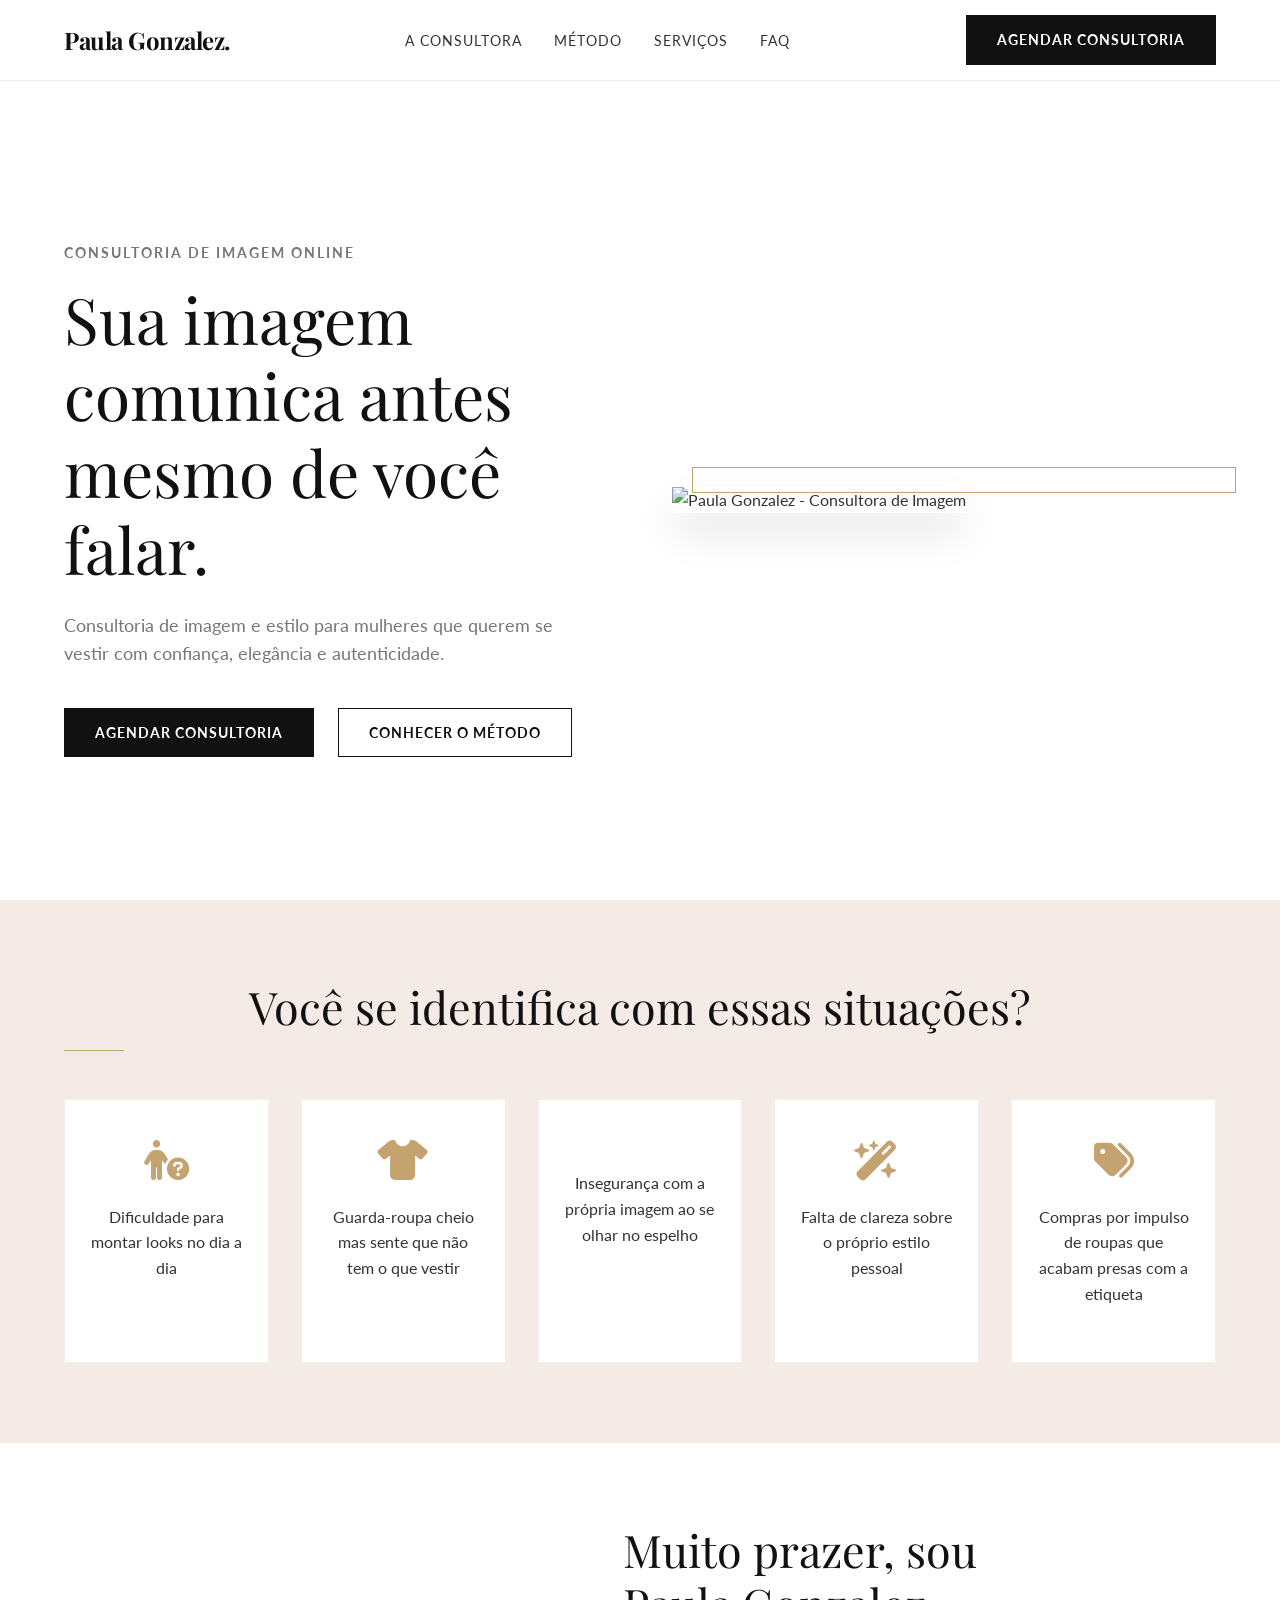
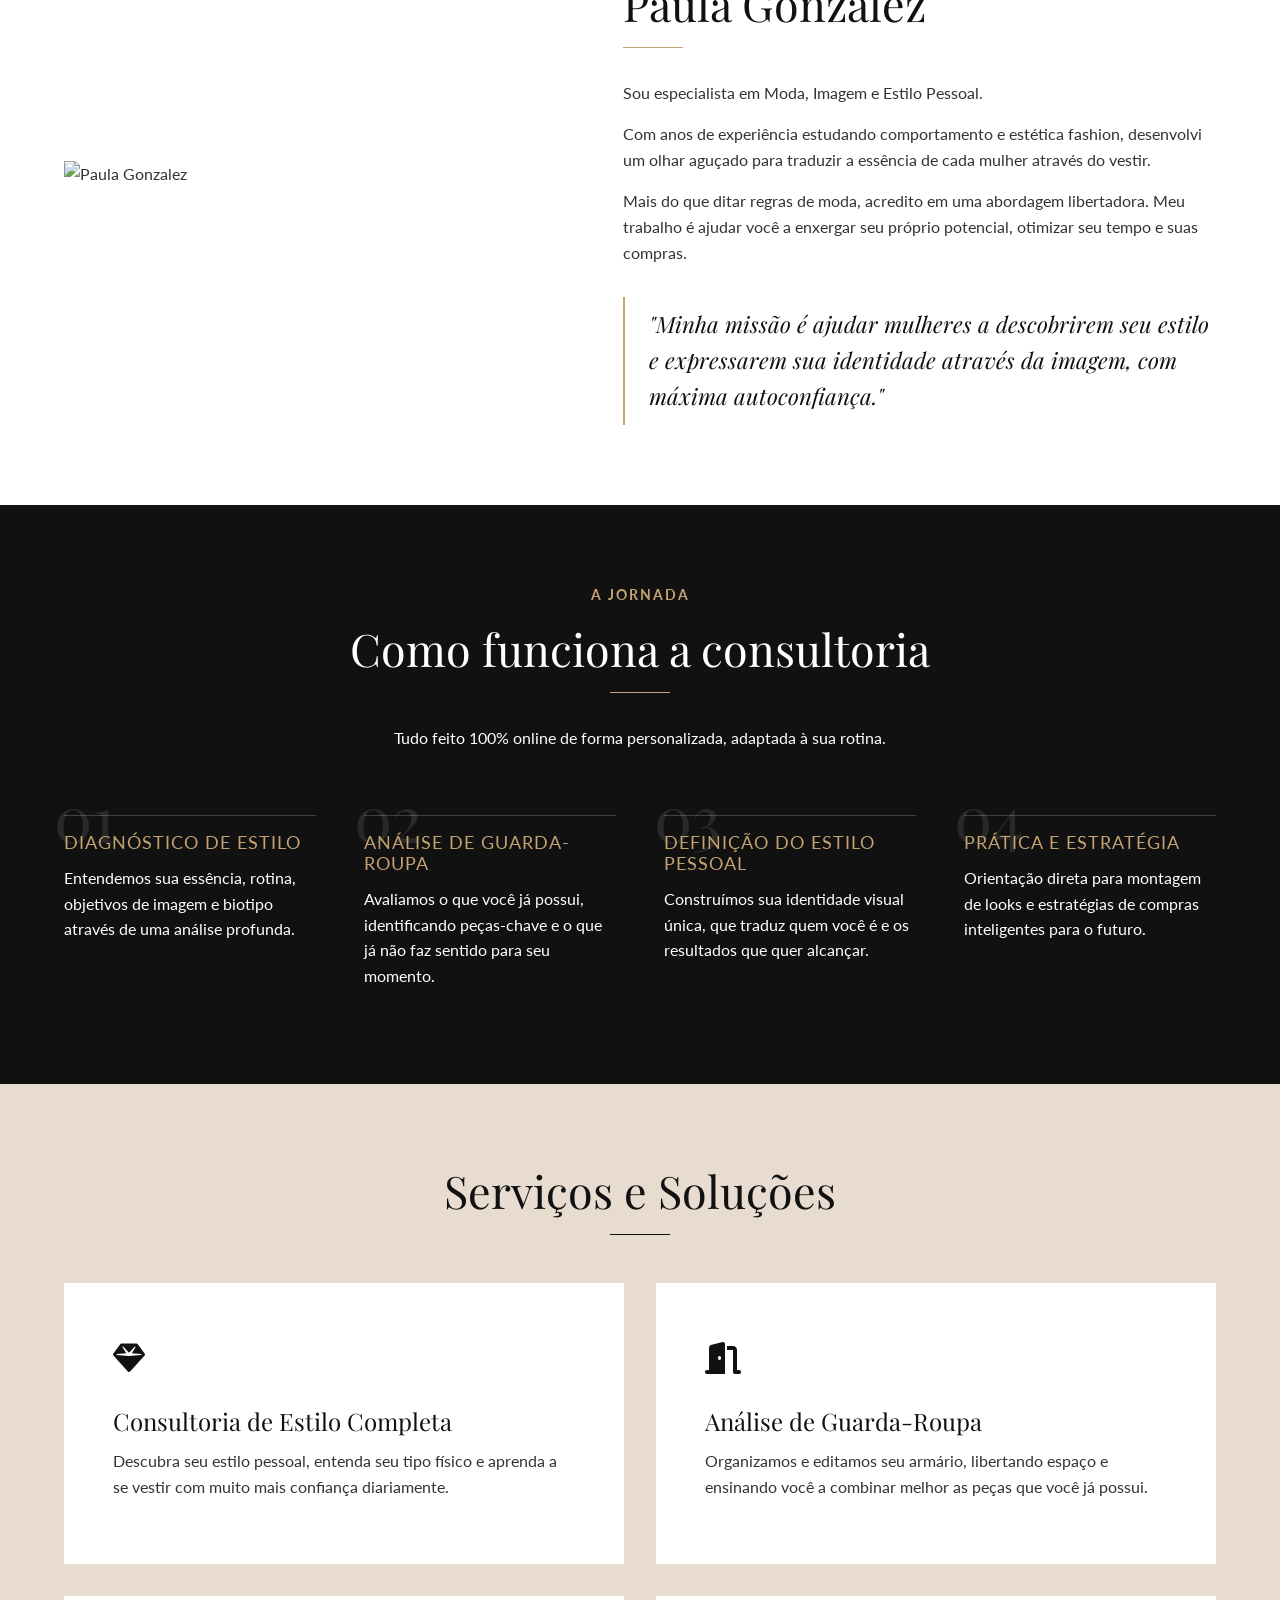
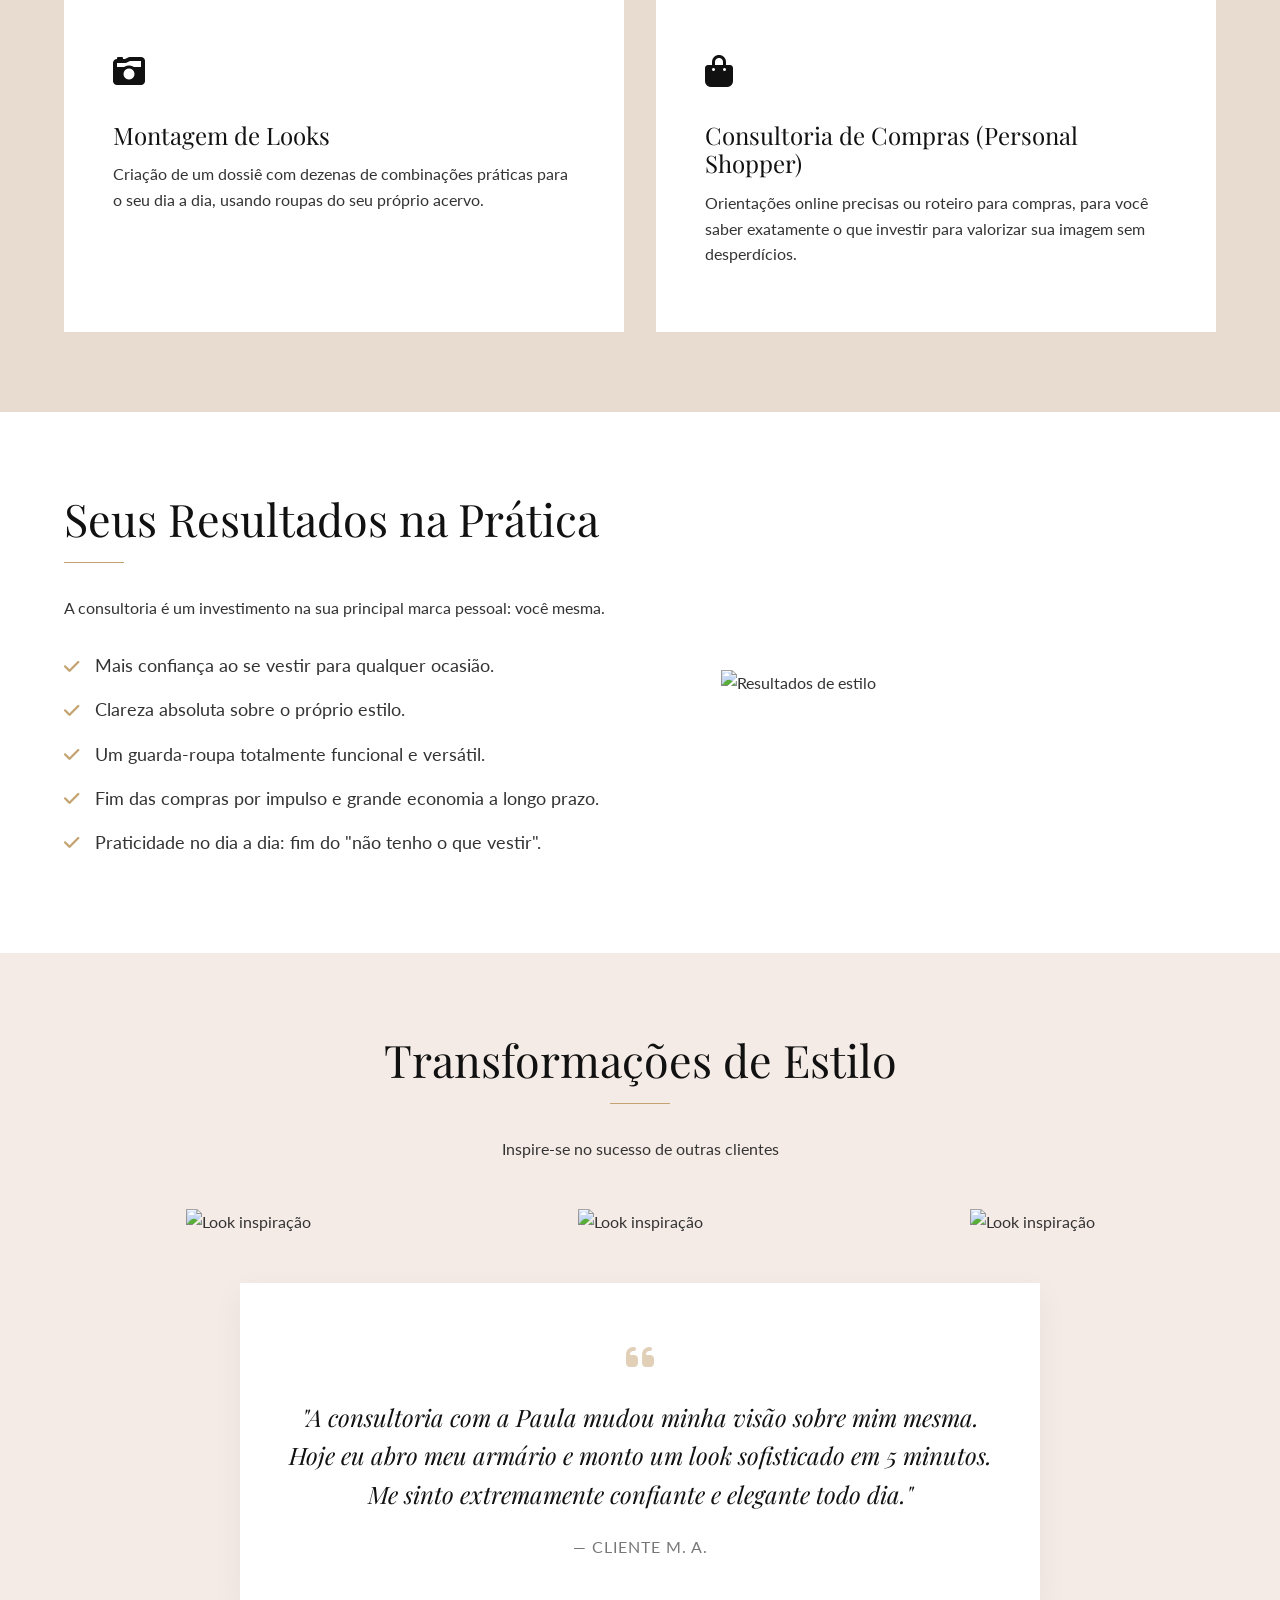
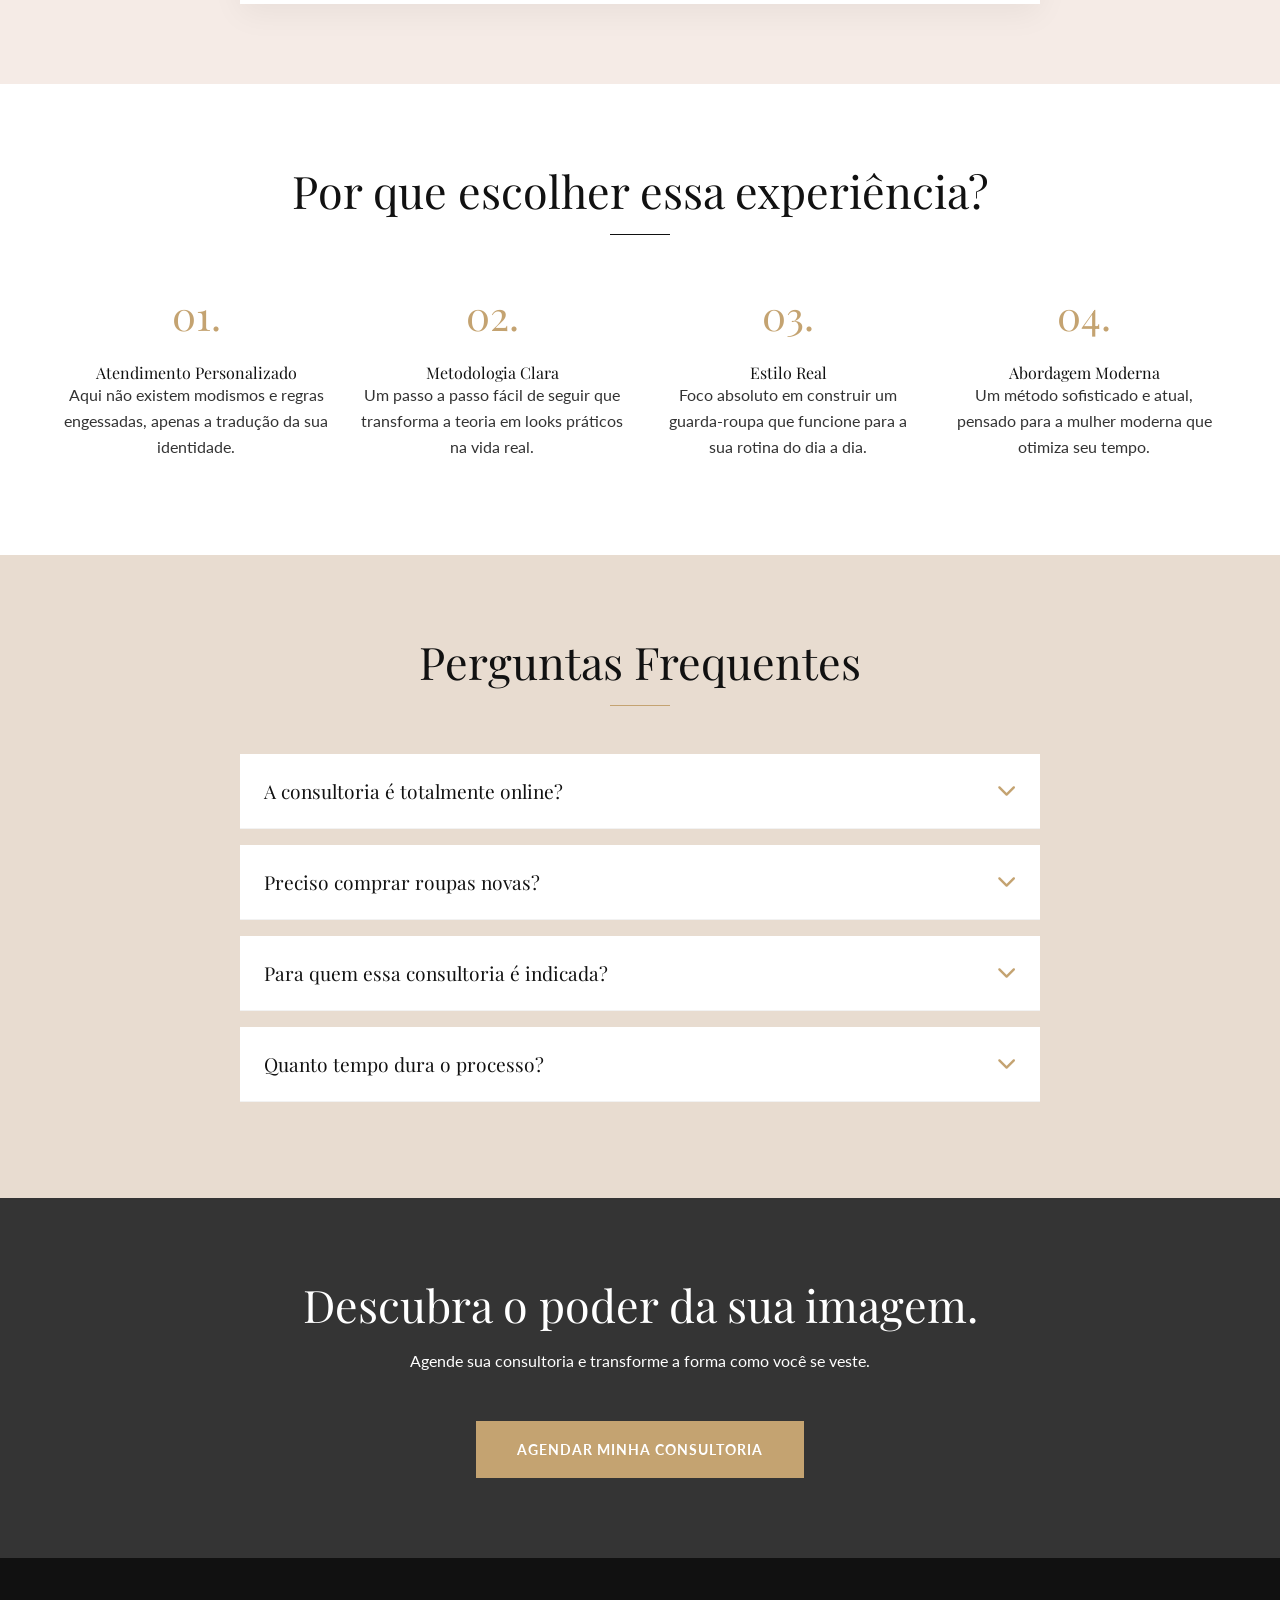
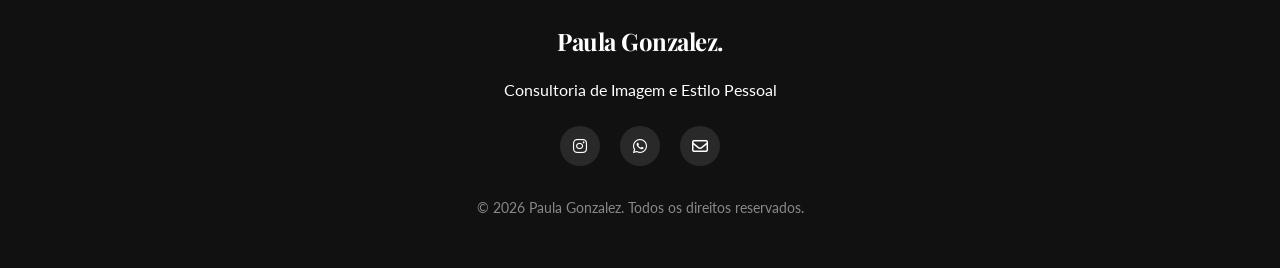
==== index.html @ 7d207715 "first commit" ====
<!DOCTYPE html>
<html lang="pt-BR">
<head>
    <meta charset="UTF-8">
    <meta name="viewport" content="width=device-width, initial-scale=1.0">
    <meta name="description" content="Consultoria de imagem e estilo pessoal para mulheres. Descubra seu estilo e se vista com confiança, elegância e autenticidade.">
    
    <title>Paula Gonzalez | Consultoria de Imagem e Estilo Pessoal</title>
    
    <!-- Google Fonts -->
    <link rel="preconnect" href="https://fonts.googleapis.com">
    <link rel="preconnect" href="https://fonts.gstatic.com" crossorigin>
    <!-- Playfair Display for headings (aesthetic elegant) & Lato for body -->
    <link href="https://fonts.googleapis.com/css2?family=Lato:wght@300;400;700&family=Playfair+Display:ital,wght@0,400;0,600;0,700;1,400&display=swap" rel="stylesheet">
    
    <!-- AOS Library for smooth animations -->
    <link href="https://unpkg.com/aos@2.3.1/dist/aos.css" rel="stylesheet">
    
    <!-- FontAwesome for icons -->
    <link rel="stylesheet" href="https://cdnjs.cloudflare.com/ajax/libs/font-awesome/6.4.0/css/all.min.css">
    
    <!-- Custom CSS -->
    <link rel="stylesheet" href="styles.css">
</head>
<body>

    <!-- Sticky Header -->
    <header id="header">
        <div class="container header-content">
            <a href="#" class="logo">Paula Gonzalez.</a>
            <nav class="desktop-nav">
                <ul>
                    <li><a href="#sobre">A Consultora</a></li>
                    <li><a href="#como-funciona">Método</a></li>
                    <li><a href="#servicos">Serviços</a></li>
                    <li><a href="#faq">FAQ</a></li>
                </ul>
            </nav>
            <a href="#contato" class="btn btn-primary d-none-mobile">Agendar Consultoria</a>
            <button class="mobile-menu-toggle" aria-label="Abrir Menu">
                <i class="fas fa-bars"></i>
            </button>
        </div>
        
        <!-- Mobile Nav Menu -->
        <nav class="mobile-nav">
            <ul>
                <li><a href="#sobre">A Consultora</a></li>
                <li><a href="#como-funciona">Método</a></li>
                <li><a href="#servicos">Serviços</a></li>
                <li><a href="#faq">FAQ</a></li>
                <li><a href="#contato" class="btn btn-primary btn-block">Agendar Consultoria</a></li>
            </ul>
        </nav>
    </header>

    <!-- 1. Hero Section -->
    <section class="hero" id="inicio">
        <div class="container hero-container">
            <div class="hero-text" data-aos="fade-up" data-aos-duration="1000">
                <span class="eyebrow">Consultoria de Imagem Online</span>
                <h1>Sua imagem comunica antes mesmo de você falar.</h1>
                <p>Consultoria de imagem e estilo para mulheres que querem se vestir com confiança, elegância e autenticidade.</p>
                <div class="hero-buttons">
                    <a href="#contato" class="btn btn-primary">Agendar consultoria</a>
                    <a href="#como-funciona" class="btn btn-outline">Conhecer o método</a>
                </div>
            </div>
            <div class="hero-image-wrapper" data-aos="fade-left" data-aos-duration="1200">
                <!-- Placeholder for Instagram profile picture/main portrait -->
                <div class="image-frame">
                    <img src="https://images.unsplash.com/photo-1515886657613-9f3515b0c78f?q=80&w=1000&auto=format&fit=crop" alt="Paula Gonzalez - Consultora de Imagem" class="hero-img">
                </div>
            </div>
        </div>
    </section>

    <!-- 2. Problema -->
    <section class="problem bg-nude section-padding" id="problema">
        <div class="container">
            <div class="section-title text-center" data-aos="fade-up">
                <h2>Você se identifica com essas situações?</h2>
                <div class="separator-gold"></div>
            </div>
            
            <div class="problem-grid">
                <div class="problem-card" data-aos="fade-up" data-aos-delay="100">
                    <i class="fa-solid fa-person-circle-question gold-icon"></i>
                    <p>Dificuldade para montar looks no dia a dia</p>
                </div>
                <div class="problem-card" data-aos="fade-up" data-aos-delay="200">
                    <i class="fa-solid fa-shirt gold-icon"></i>
                    <p>Guarda-roupa cheio mas sente que não tem o que vestir</p>
                </div>
                <div class="problem-card" data-aos="fade-up" data-aos-delay="300">
                    <i class="fa-solid fa-mirror gold-icon"></i>
                    <p>Insegurança com a própria imagem ao se olhar no espelho</p>
                </div>
                <div class="problem-card" data-aos="fade-up" data-aos-delay="400">
                    <i class="fa-solid fa-wand-magic-sparkles gold-icon"></i>
                    <p>Falta de clareza sobre o próprio estilo pessoal</p>
                </div>
                <div class="problem-card" data-aos="fade-up" data-aos-delay="500">
                    <i class="fa-solid fa-tags gold-icon"></i>
                    <p>Compras por impulso de roupas que acabam presas com a etiqueta</p>
                </div>
            </div>
        </div>
    </section>

    <!-- 3. Apresentação da consultora -->
    <section class="about section-padding" id="sobre">
        <div class="container about-container">
            <div class="about-image" data-aos="fade-right">
                <!-- Placeholder for secondary portrait -->
                <img src="https://images.unsplash.com/photo-1485230405346-71acb9518d9c?q=80&w=1000&auto=format&fit=crop" alt="Paula Gonzalez" class="about-img">
            </div>
            <div class="about-content" data-aos="fade-left">
                <h2>Muito prazer, sou <br>Paula Gonzalez</h2>
                <div class="separator-gold left"></div>
                <p>Sou especialista em Moda, Imagem e Estilo Pessoal.</p>
                <p>Com anos de experiência estudando comportamento e estética fashion, desenvolvi um olhar aguçado para traduzir a essência de cada mulher através do vestir.</p>
                <p>Mais do que ditar regras de moda, acredito em uma abordagem libertadora. Meu trabalho é ajudar você a enxergar seu próprio potencial, otimizar seu tempo e suas compras.</p>
                <blockquote class="mission-quote">
                    "Minha missão é ajudar mulheres a descobrirem seu estilo e expressarem sua identidade através da imagem, com máxima autoconfiança."
                </blockquote>
            </div>
        </div>
    </section>

    <!-- 4. Como funciona -->
    <section class="how-it-works bg-black text-white section-padding" id="como-funciona">
        <div class="container">
            <div class="section-title text-center" data-aos="fade-up">
                <span class="eyebrow gold-text">A Jornada</span>
                <h2>Como funciona a consultoria</h2>
                <div class="separator-gold mx-auto"></div>
                <p class="subtitle mt-3">Tudo feito 100% online de forma personalizada, adaptada à sua rotina.</p>
            </div>
            
            <div class="steps-container">
                <div class="step" data-aos="fade-up" data-aos-delay="100">
                    <div class="step-number">01</div>
                    <div class="step-content">
                        <h3>Diagnóstico de Estilo</h3>
                        <p>Entendemos sua essência, rotina, objetivos de imagem e biotipo através de uma análise profunda.</p>
                    </div>
                </div>
                
                <div class="step" data-aos="fade-up" data-aos-delay="200">
                    <div class="step-number">02</div>
                    <div class="step-content">
                        <h3>Análise de Guarda-Roupa</h3>
                        <p>Avaliamos o que você já possui, identificando peças-chave e o que já não faz sentido para seu momento.</p>
                    </div>
                </div>

                <div class="step" data-aos="fade-up" data-aos-delay="300">
                    <div class="step-number">03</div>
                    <div class="step-content">
                        <h3>Definição do Estilo Pessoal</h3>
                        <p>Construímos sua identidade visual única, que traduz quem você é e os resultados que quer alcançar.</p>
                    </div>
                </div>

                <div class="step" data-aos="fade-up" data-aos-delay="400">
                    <div class="step-number">04</div>
                    <div class="step-content">
                        <h3>Prática e Estratégia</h3>
                        <p>Orientação direta para montagem de looks e estratégias de compras inteligentes para o futuro.</p>
                    </div>
                </div>
            </div>
        </div>
    </section>

    <!-- 5. Serviços oferecidos -->
    <section class="services section-padding bg-beige" id="servicos">
        <div class="container">
            <div class="section-title text-center" data-aos="fade-up">
                <h2>Serviços e Soluções</h2>
                <div class="separator-black mx-auto"></div>
            </div>

            <div class="services-grid">
                <div class="service-card" data-aos="fade-up" data-aos-delay="100">
                    <div class="service-icon"><i class="fa-solid fa-gem"></i></div>
                    <h3>Consultoria de Estilo Completa</h3>
                    <p>Descubra seu estilo pessoal, entenda seu tipo físico e aprenda a se vestir com muito mais confiança diariamente.</p>
                </div>
                
                <div class="service-card" data-aos="fade-up" data-aos-delay="200">
                    <div class="service-icon"><i class="fa-solid fa-door-open"></i></div>
                    <h3>Análise de Guarda-Roupa</h3>
                    <p>Organizamos e editamos seu armário, libertando espaço e ensinando você a combinar melhor as peças que você já possui.</p>
                </div>

                <div class="service-card" data-aos="fade-up" data-aos-delay="300">
                    <div class="service-icon"><i class="fa-solid fa-camera-retro"></i></div>
                    <h3>Montagem de Looks</h3>
                    <p>Criação de um dossiê com dezenas de combinações práticas para o seu dia a dia, usando roupas do seu próprio acervo.</p>
                </div>

                <div class="service-card" data-aos="fade-up" data-aos-delay="400">
                    <div class="service-icon"><i class="fa-solid fa-bag-shopping"></i></div>
                    <h3>Consultoria de Compras (Personal Shopper)</h3>
                    <p>Orientações online precisas ou roteiro para compras, para você saber exatamente o que investir para valorizar sua imagem sem desperdícios.</p>
                </div>
            </div>
        </div>
    </section>

    <!-- 6. Resultados -->
    <section class="results section-padding" id="resultados">
        <div class="container results-container">
            <div class="results-content" data-aos="fade-right">
                <h2>Seus Resultados na Prática</h2>
                <div class="separator-gold left"></div>
                <p>A consultoria é um investimento na sua principal marca pessoal: você mesma.</p>
                <ul class="results-list mt-4">
                    <li><i class="fa-solid fa-check gold-icon"></i> Mais confiança ao se vestir para qualquer ocasião.</li>
                    <li><i class="fa-solid fa-check gold-icon"></i> Clareza absoluta sobre o próprio estilo.</li>
                    <li><i class="fa-solid fa-check gold-icon"></i> Um guarda-roupa totalmente funcional e versátil.</li>
                    <li><i class="fa-solid fa-check gold-icon"></i> Fim das compras por impulso e grande economia a longo prazo.</li>
                    <li><i class="fa-solid fa-check gold-icon"></i> Praticidade no dia a dia: fim do "não tenho o que vestir".</li>
                </ul>
            </div>
            <div class="results-image" data-aos="fade-left">
                <!-- Aesthetic lifestyle photo -->
                <img src="https://images.unsplash.com/photo-1550639525-c97d455acf70?q=80&w=1000&auto=format&fit=crop" alt="Resultados de estilo" class="results-img">
            </div>
        </div>
    </section>

    <!-- 7. Prova Social e Looks -->
    <section class="social-proof bg-nude section-padding" id="depoimentos">
        <div class="container text-center">
            <div class="section-title" data-aos="fade-up">
                <h2>Transformações de Estilo</h2>
                <div class="separator-gold mx-auto"></div>
                <p>Inspire-se no sucesso de outras clientes</p>
            </div>

            <div class="gallery-grid">
                <!-- Placeholders for IG photos -->
                <div class="gallery-item" data-aos="zoom-in" data-aos-delay="100">
                    <img src="https://images.unsplash.com/photo-1495385794356-15371f348c31?q=80&w=600&auto=format&fit=crop" alt="Look inspiração">
                </div>
                <div class="gallery-item" data-aos="zoom-in" data-aos-delay="200">
                    <img src="https://images.unsplash.com/photo-1551488831-00ddcb6c6bd3?q=80&w=600&auto=format&fit=crop" alt="Look inspiração">
                </div>
                <div class="gallery-item" data-aos="zoom-in" data-aos-delay="300">
                    <img src="https://images.unsplash.com/photo-1434389678232-0aaa5b8429ed?q=80&w=600&auto=format&fit=crop" alt="Look inspiração">
                </div>
            </div>

            <div class="testimonials mt-5">
                <div class="testimonial-card" data-aos="fade-up">
                    <div class="quote-icon"><i class="fa-solid fa-quote-left"></i></div>
                    <p>"A consultoria com a Paula mudou minha visão sobre mim mesma. Hoje eu abro meu armário e monto um look sofisticado em 5 minutos. Me sinto extremamente confiante e elegante todo dia."</p>
                    <h4>— Cliente M. A.</h4>
                </div>
            </div>
        </div>
    </section>

    <!-- 8. Diferenciais -->
    <section class="differentials section-padding text-center">
        <div class="container">
            <h2 data-aos="fade-up">Por que escolher essa experiência?</h2>
            <div class="separator-black mx-auto" data-aos="fade-up"></div>
            
            <div class="diff-grid mt-5">
                <div class="diff-item" data-aos="fade-up" data-aos-delay="100">
                    <span class="diff-number">01.</span>
                    <h4>Atendimento Personalizado</h4>
                    <p>Aqui não existem modismos e regras engessadas, apenas a tradução da sua identidade.</p>
                </div>
                <div class="diff-item" data-aos="fade-up" data-aos-delay="200">
                    <span class="diff-number">02.</span>
                    <h4>Metodologia Clara</h4>
                    <p>Um passo a passo fácil de seguir que transforma a teoria em looks práticos na vida real.</p>
                </div>
                <div class="diff-item" data-aos="fade-up" data-aos-delay="300">
                    <span class="diff-number">03.</span>
                    <h4>Estilo Real</h4>
                    <p>Foco absoluto em construir um guarda-roupa que funcione para a sua rotina do dia a dia.</p>
                </div>
                <div class="diff-item" data-aos="fade-up" data-aos-delay="400">
                    <span class="diff-number">04.</span>
                    <h4>Abordagem Moderna</h4>
                    <p>Um método sofisticado e atual, pensado para a mulher moderna que otimiza seu tempo.</p>
                </div>
            </div>
        </div>
    </section>

    <!-- 10. FAQ -->
    <section class="faq bg-beige section-padding" id="faq">
        <div class="container faq-container">
            <div class="section-title text-center" data-aos="fade-up">
                <h2>Perguntas Frequentes</h2>
                <div class="separator-gold mx-auto"></div>
            </div>
            
            <div class="accordion" data-aos="fade-up" data-aos-delay="200">
                <div class="accordion-item">
                    <button class="accordion-header">
                        A consultoria é totalmente online?
                        <i class="fas fa-chevron-down"></i>
                    </button>
                    <div class="accordion-content">
                        <p>Sim! Todo o processo foi desenvolvido com uma metodologia inovadora para ser conduzido 100% à distância, mantendo a excelência, o nível de detalhe e o contato próximo, através de encontros por vídeo e materiais digitais de suporte.</p>
                    </div>
                </div>

                <div class="accordion-item">
                    <button class="accordion-header">
                        Preciso comprar roupas novas?
                        <i class="fas fa-chevron-down"></i>
                    </button>
                    <div class="accordion-content">
                        <p>Não obrigatoriamente. O objetivo primário é otimizar o guarda-roupa que você já possui ensinando novas formas de usá-lo. As compras são direcionadas apenas para peças-chave faltantes e de forma muito estratégica.</p>
                    </div>
                </div>

                <div class="accordion-item">
                    <button class="accordion-header">
                        Para quem essa consultoria é indicada?
                        <i class="fas fa-chevron-down"></i>
                    </button>
                    <div class="accordion-content">
                        <p>Para toda mulher que sente a necessidade de alinhar sua imagem externa ao seu momento de vida interior e profissional, que deseja projetar mais autoridade e autoconfiança sem perder a própria essência.</p>
                    </div>
                </div>

                <div class="accordion-item">
                    <button class="accordion-header">
                        Quanto tempo dura o processo?
                        <i class="fas fa-chevron-down"></i>
                    </button>
                    <div class="accordion-content">
                        <p>O tempo pode variar de acordo com a sua disponibilidade para os encontros online, mas em média o processo completo de Consultoria de Estilo leva de 4 a 6 semanas para a entrega do dossiê final.</p>
                    </div>
                </div>
            </div>
        </div>
    </section>

    <!-- 9. CTA -->
    <section class="cta section-padding" id="contato">
        <div class="cta-overlay"></div>
        <div class="container text-center relative z-10" data-aos="zoom-in">
            <h2>Descubra o poder da sua imagem.</h2>
            <p>Agende sua consultoria e transforme a forma como você se veste.</p>
            <a href="https://wa.me/SEUNUMERO" target="_blank" class="btn btn-gold btn-large mt-4">Agendar Minha Consultoria</a>
        </div>
    </section>

    <!-- Footer -->
    <footer>
        <div class="container text-center">
            <a href="#" class="logo footer-logo">Paula Gonzalez.</a>
            <p>Consultoria de Imagem e Estilo Pessoal</p>
            <div class="social-links mt-3">
                <a href="https://www.instagram.com/paulagonzalez.estilo/" target="_blank" aria-label="Instagram"><i class="fab fa-instagram"></i></a>
                <a href="#" aria-label="WhatsApp"><i class="fab fa-whatsapp"></i></a>
                <a href="#" aria-label="Email"><i class="far fa-envelope"></i></a>
            </div>
            <p class="copyright mt-4">&copy; 2026 Paula Gonzalez. Todos os direitos reservados.</p>
        </div>
    </footer>

    <!-- Scripts -->
    <script src="https://unpkg.com/aos@2.3.1/dist/aos.js"></script>
    <script src="script.js"></script>
</body>
</html>
---- styles.css ----
/* =========================================
   VARIABLES & SETUP
   ========================================= */
   :root {
    --primary-color: #111111; /* Black */
    --secondary-color: #c4a371; /* Soft Gold */
    --accent-color: #e8dcd0; /* Beige */
    --bg-color: #ffffff;
    --nude-color: #f5ebe6; /* Nude */
    --text-color: #333333;
    --light-text: #777777;
    
    --font-heading: 'Playfair Display', serif;
    --font-body: 'Lato', sans-serif;
    
    --transition: all 0.3s cubic-bezier(0.25, 0.8, 0.25, 1);
}

* {
    margin: 0;
    padding: 0;
    box-sizing: border-box;
}

html {
    scroll-behavior: smooth;
    font-size: 16px;
}

body {
    font-family: var(--font-body);
    color: var(--text-color);
    background-color: var(--bg-color);
    line-height: 1.6;
    overflow-x: hidden;
}

/* =========================================
   TYPOGRAPHY
   ========================================= */
h1, h2, h3, h4, h5, h6 {
    font-family: var(--font-heading);
    color: var(--primary-color);
    font-weight: 400;
    line-height: 1.2;
}

h1 {
    font-size: clamp(2.5rem, 5vw, 4rem);
    margin-bottom: 1.5rem;
}

h2 {
    font-size: clamp(2rem, 3.5vw, 3rem);
    margin-bottom: 1rem;
}

h3 {
    font-size: 1.5rem;
    margin-bottom: 0.75rem;
}

p {
    margin-bottom: 1rem;
}

a {
    text-decoration: none;
    color: inherit;
    transition: var(--transition);
}

.eyebrow {
    text-transform: uppercase;
    letter-spacing: 2px;
    font-size: 0.85rem;
    font-weight: 700;
    color: var(--light-text);
    display: block;
    margin-bottom: 1rem;
}

/* =========================================
   UTILITIES
   ========================================= */
.container {
    width: 90%;
    max-width: 1200px;
    margin: 0 auto;
}

.text-center { text-align: center; }
.relative { position: relative; }
.z-10 { z-index: 10; }
.mt-3 { margin-top: 1.5rem; }
.mt-4 { margin-top: 2rem; }
.mt-5 { margin-top: 3rem; }

.section-padding {
    padding: 5rem 0;
}

/* Variables mapping */
.bg-nude { background-color: var(--nude-color); }
.bg-beige { background-color: var(--accent-color); }
.bg-black { background-color: var(--primary-color); }
.bg-white { background-color: var(--bg-color); }

.text-white h2, .text-white h3, .text-white p, .text-white .eyebrow {
    color: #ffffff;
}

.gold-text {
    color: var(--secondary-color) !important;
}

.gold-icon {
    color: var(--secondary-color);
}

/* Separators */
.separator-gold, .separator-black {
    height: 1px;
    width: 60px;
    margin-bottom: 2rem;
}

.separator-gold.mx-auto, .separator-black.mx-auto {
    margin-left: auto;
    margin-right: auto;
}

.separator-gold.left {
    margin-left: 0;
}

.separator-gold { background-color: var(--secondary-color); }
.separator-black { background-color: var(--primary-color); }

/* =========================================
   BUTTONS
   ========================================= */
.btn {
    display: inline-block;
    padding: 12px 30px;
    font-family: var(--font-body);
    font-size: 0.9rem;
    font-weight: 700;
    text-transform: uppercase;
    letter-spacing: 1px;
    cursor: pointer;
    border: 1px solid transparent;
}

.btn-primary {
    background-color: var(--primary-color);
    color: #ffffff;
}

.btn-primary:hover {
    background-color: #333333;
}

.btn-outline {
    background-color: transparent;
    border-color: var(--primary-color);
    color: var(--primary-color);
}

.btn-outline:hover {
    background-color: var(--primary-color);
    color: #ffffff;
}

.btn-gold {
    background-color: var(--secondary-color);
    color: #ffffff;
}

.btn-gold:hover {
    background-color: #b08d58;
}

.btn-large {
    padding: 16px 40px;
}

.btn-block {
    display: block;
    width: 100%;
    text-align: center;
}

/* =========================================
   HEADER & NAVIGATION
   ========================================= */
header {
    position: fixed;
    top: 0;
    left: 0;
    width: 100%;
    z-index: 1000;
    background-color: rgba(255, 255, 255, 0.95);
    backdrop-filter: blur(5px);
    border-bottom: 1px solid #eeeeee;
    transition: var(--transition);
}

header.scrolled {
    box-shadow: 0 4px 20px rgba(0, 0, 0, 0.05);
}

.header-content {
    display: flex;
    justify-content: space-between;
    align-items: center;
    height: 80px;
}

.logo {
    font-family: var(--font-heading);
    font-size: 1.5rem;
    font-weight: 700;
    color: var(--primary-color);
    letter-spacing: -0.5px;
}

.desktop-nav ul {
    list-style: none;
    display: flex;
    gap: 2rem;
}

.desktop-nav a {
    font-size: 0.9rem;
    font-weight: 400;
    text-transform: uppercase;
    letter-spacing: 1px;
}

.desktop-nav a:hover {
    color: var(--secondary-color);
}

.mobile-menu-toggle {
    display: none;
    background: none;
    border: none;
    font-size: 1.5rem;
    color: var(--primary-color);
    cursor: pointer;
}

.mobile-nav {
    display: none;
    background-color: #ffffff;
    padding: 2rem;
    position: absolute;
    top: 80px;
    left: 0;
    width: 100%;
    box-shadow: 0 10px 15px rgba(0,0,0,0.05);
}

.mobile-nav.active {
    display: block;
}

.mobile-nav ul {
    list-style: none;
    display: flex;
    flex-direction: column;
    gap: 1.5rem;
}

.mobile-nav a:not(.btn) {
    display: block;
    font-size: 1.1rem;
    text-transform: uppercase;
    letter-spacing: 1px;
}

/* =========================================
   HERO SECTION
   ========================================= */
.hero {
    min-height: 100vh;
    padding-top: 100px;
    display: flex;
    align-items: center;
}

.hero-container {
    display: grid;
    grid-template-columns: 1fr 1fr;
    gap: 4rem;
    align-items: center;
}

.hero-text h1 {
    margin-bottom: 1.5rem;
}

.hero-text p {
    font-size: 1.1rem;
    color: var(--light-text);
    margin-bottom: 2.5rem;
    max-width: 90%;
}

.hero-buttons {
    display: flex;
    gap: 1.5rem;
}

.hero-image-wrapper {
    position: relative;
}

.image-frame {
    position: relative;
}

.image-frame::after {
    content: '';
    position: absolute;
    top: -20px;
    right: -20px;
    bottom: 20px;
    left: 20px;
    border: 1px solid var(--secondary-color);
    z-index: -1;
}

.hero-img {
    width: 100%;
    height: auto;
    object-fit: cover;
    aspect-ratio: 4/5;
    box-shadow: 0 20px 40px rgba(0,0,0,0.1);
}

/* =========================================
   PROBLEM SECTION
   ========================================= */
.problem-grid {
    display: grid;
    grid-template-columns: repeat(auto-fit, minmax(200px, 1fr));
    gap: 2rem;
    margin-top: 3rem;
}

.problem-card {
    background-color: #ffffff;
    padding: 2.5rem 1.5rem;
    text-align: center;
    border: 1px solid #f0f0f0;
    transition: var(--transition);
}

.problem-card:hover {
    transform: translateY(-10px);
    box-shadow: 0 15px 30px rgba(0,0,0,0.05);
    border-color: var(--secondary-color);
}

.problem-card i {
    font-size: 2.5rem;
    margin-bottom: 1.5rem;
}

/* =========================================
   ABOUT SECTION
   ========================================= */
.about-container {
    display: grid;
    grid-template-columns: 1fr 1.2fr;
    gap: 4rem;
    align-items: center;
}

.about-img {
    width: 100%;
    height: auto;
    object-fit: cover;
    aspect-ratio: 3/4;
    filter: grayscale(20%);
    transition: var(--transition);
}

.about-img:hover {
    filter: grayscale(0%);
}

.mission-quote {
    font-family: var(--font-heading);
    font-size: 1.4rem;
    font-style: italic;
    color: var(--primary-color);
    border-left: 2px solid var(--secondary-color);
    padding-left: 1.5rem;
    padding-top: 10px;
    padding-bottom: 10px;
    margin-top: 2rem;
}

/* =========================================
   HOW IT WORKS (STEPS)
   ========================================= */
.steps-container {
    display: grid;
    grid-template-columns: repeat(auto-fit, minmax(250px, 1fr));
    gap: 3rem;
    margin-top: 4rem;
}

.step {
    position: relative;
}

.step-number {
    font-family: var(--font-heading);
    font-size: 4rem;
    color: rgba(255, 255, 255, 0.1);
    position: absolute;
    top: -30px;
    left: -10px;
    line-height: 1;
    z-index: 1;
}

.step-content {
    position: relative;
    z-index: 2;
    padding-top: 1rem;
    border-top: 1px solid rgba(255,255,255,0.2);
}

.step-content h3 {
    color: var(--secondary-color);
    font-family: var(--font-body);
    font-size: 1.1rem;
    text-transform: uppercase;
    letter-spacing: 1px;
}

/* =========================================
   SERVICES
   ========================================= */
.services-grid {
    display: grid;
    grid-template-columns: repeat(2, 1fr);
    gap: 2rem;
    margin-top: 3rem;
}

.service-card {
    background-color: #ffffff;
    padding: 3rem;
    border: 1px solid transparent;
    transition: var(--transition);
}

.service-card:hover {
    background-color: var(--primary-color);
    color: #ffffff;
    border-color: var(--primary-color);
}

.service-card:hover h3, .service-card:hover p {
    color: #ffffff;
}

.service-card:hover .service-icon {
    color: var(--secondary-color);
}

.service-icon {
    font-size: 2rem;
    color: var(--primary-color);
    margin-bottom: 1.5rem;
    transition: var(--transition);
}

/* =========================================
   RESULTS
   ========================================= */
.results-container {
    display: grid;
    grid-template-columns: 1.2fr 1fr;
    gap: 4rem;
    align-items: center;
}

.results-list {
    list-style: none;
}

.results-list li {
    font-size: 1.1rem;
    margin-bottom: 1rem;
    display: flex;
    align-items: center;
    gap: 1rem;
}

.results-img {
    width: 100%;
    height: auto;
    object-fit: cover;
    aspect-ratio: 3/4;
}

/* =========================================
   SOCIAL PROOF (GALLERY/TESTIMONIALS)
   ========================================= */
.gallery-grid {
    display: grid;
    grid-template-columns: repeat(3, 1fr);
    gap: 1.5rem;
    margin-top: 3rem;
}

.gallery-item {
    overflow: hidden;
    position: relative;
}

.gallery-item img {
    width: 100%;
    height: 100%;
    object-fit: cover;
    aspect-ratio: 1/1;
    transition: transform 0.8s ease;
}

.gallery-item:hover img {
    transform: scale(1.05);
}

.testimonial-card {
    max-width: 800px;
    margin: 0 auto;
    background-color: #ffffff;
    padding: 3rem;
    box-shadow: 0 10px 30px rgba(0,0,0,0.05);
}

.quote-icon {
    font-size: 2rem;
    color: var(--secondary-color);
    margin-bottom: 1rem;
    opacity: 0.5;
}

.testimonial-card p {
    font-family: var(--font-heading);
    font-size: 1.5rem;
    font-style: italic;
    color: var(--primary-color);
}

.testimonial-card h4 {
    margin-top: 1.5rem;
    font-family: var(--font-body);
    font-size: 1rem;
    text-transform: uppercase;
    letter-spacing: 1px;
    color: var(--light-text);
}

/* =========================================
   DIFFERENTIALS
   ========================================= */
.diff-grid {
    display: grid;
    grid-template-columns: repeat(4, 1fr);
    gap: 2rem;
}

.diff-number {
    font-family: var(--font-heading);
    font-size: 2.5rem;
    color: var(--secondary-color);
    display: block;
    margin-bottom: 1rem;
}

/* =========================================
   FAQ
   ========================================= */
.faq-container {
    max-width: 800px;
}

.accordion {
    margin-top: 3rem;
}

.accordion-item {
    background-color: #ffffff;
    border-bottom: 1px solid rgba(0,0,0,0.05);
    margin-bottom: 1rem;
}

.accordion-header {
    width: 100%;
    padding: 1.5rem;
    background: none;
    border: none;
    text-align: left;
    font-family: var(--font-heading);
    font-size: 1.2rem;
    color: var(--primary-color);
    cursor: pointer;
    display: flex;
    justify-content: space-between;
    align-items: center;
}

.accordion-header i {
    color: var(--secondary-color);
    transition: var(--transition);
}

.accordion-header.active i {
    transform: rotate(180deg);
}

.accordion-content {
    padding: 0 1.5rem;
    max-height: 0;
    overflow: hidden;
    transition: max-height 0.3s ease;
}

.accordion-content p {
    padding-bottom: 1.5rem;
    color: var(--light-text);
}

/* =========================================
   CTA SECTION
   ========================================= */
.cta {
    position: relative;
    background-image: url('https://images.unsplash.com/photo-1490481651871-ab68de25d43d?q=80&w=2000&auto=format&fit=crop');
    background-size: cover;
    background-position: center;
    background-attachment: fixed;
    color: white;
}

.cta-overlay {
    position: absolute;
    top: 0;
    left: 0;
    width: 100%;
    height: 100%;
    background-color: rgba(17, 17, 17, 0.85);
}

.cta h2 {
    color: white;
}

/* =========================================
   FOOTER
   ========================================= */
footer {
    background-color: var(--primary-color);
    color: #ffffff;
    padding: 4rem 0 2rem;
}

.footer-logo {
    color: #ffffff;
    margin-bottom: 1rem;
    display: inline-block;
}

.social-links a {
    display: inline-block;
    width: 40px;
    height: 40px;
    line-height: 40px;
    background-color: rgba(255,255,255,0.1);
    border-radius: 50%;
    margin: 0 0.5rem;
    transition: var(--transition);
}

.social-links a:hover {
    background-color: var(--secondary-color);
    transform: translateY(-3px);
}

.copyright {
    color: rgba(255,255,255,0.5);
    font-size: 0.85rem;
}

/* =========================================
   MEDIA QUERIES
   ========================================= */
@media (max-width: 992px) {
    .d-none-mobile {
        display: none !important;
    }
    
    .mobile-menu-toggle {
        display: block;
    }

    .desktop-nav {
        display: none;
    }

    .hero-container, .about-container, .results-container {
        grid-template-columns: 1fr;
        gap: 3rem;
    }

    .hero-text, .about-content, .results-content {
        order: -1;
    }
    
    .image-frame::after {
        display: none;
    }

    .services-grid, .diff-grid {
        grid-template-columns: repeat(2, 1fr);
    }
}

@media (max-width: 768px) {
    .services-grid, .diff-grid {
        grid-template-columns: 1fr;
    }
    
    .gallery-grid {
        grid-template-columns: 1fr;
    }
    
    h1 {
        font-size: 2.5rem;
    }
    
    h2 {
        font-size: 2rem;
    }

    .hero-buttons {
        flex-direction: column;
    }
    
    .hero {
        padding-top: 120px;
    }
}
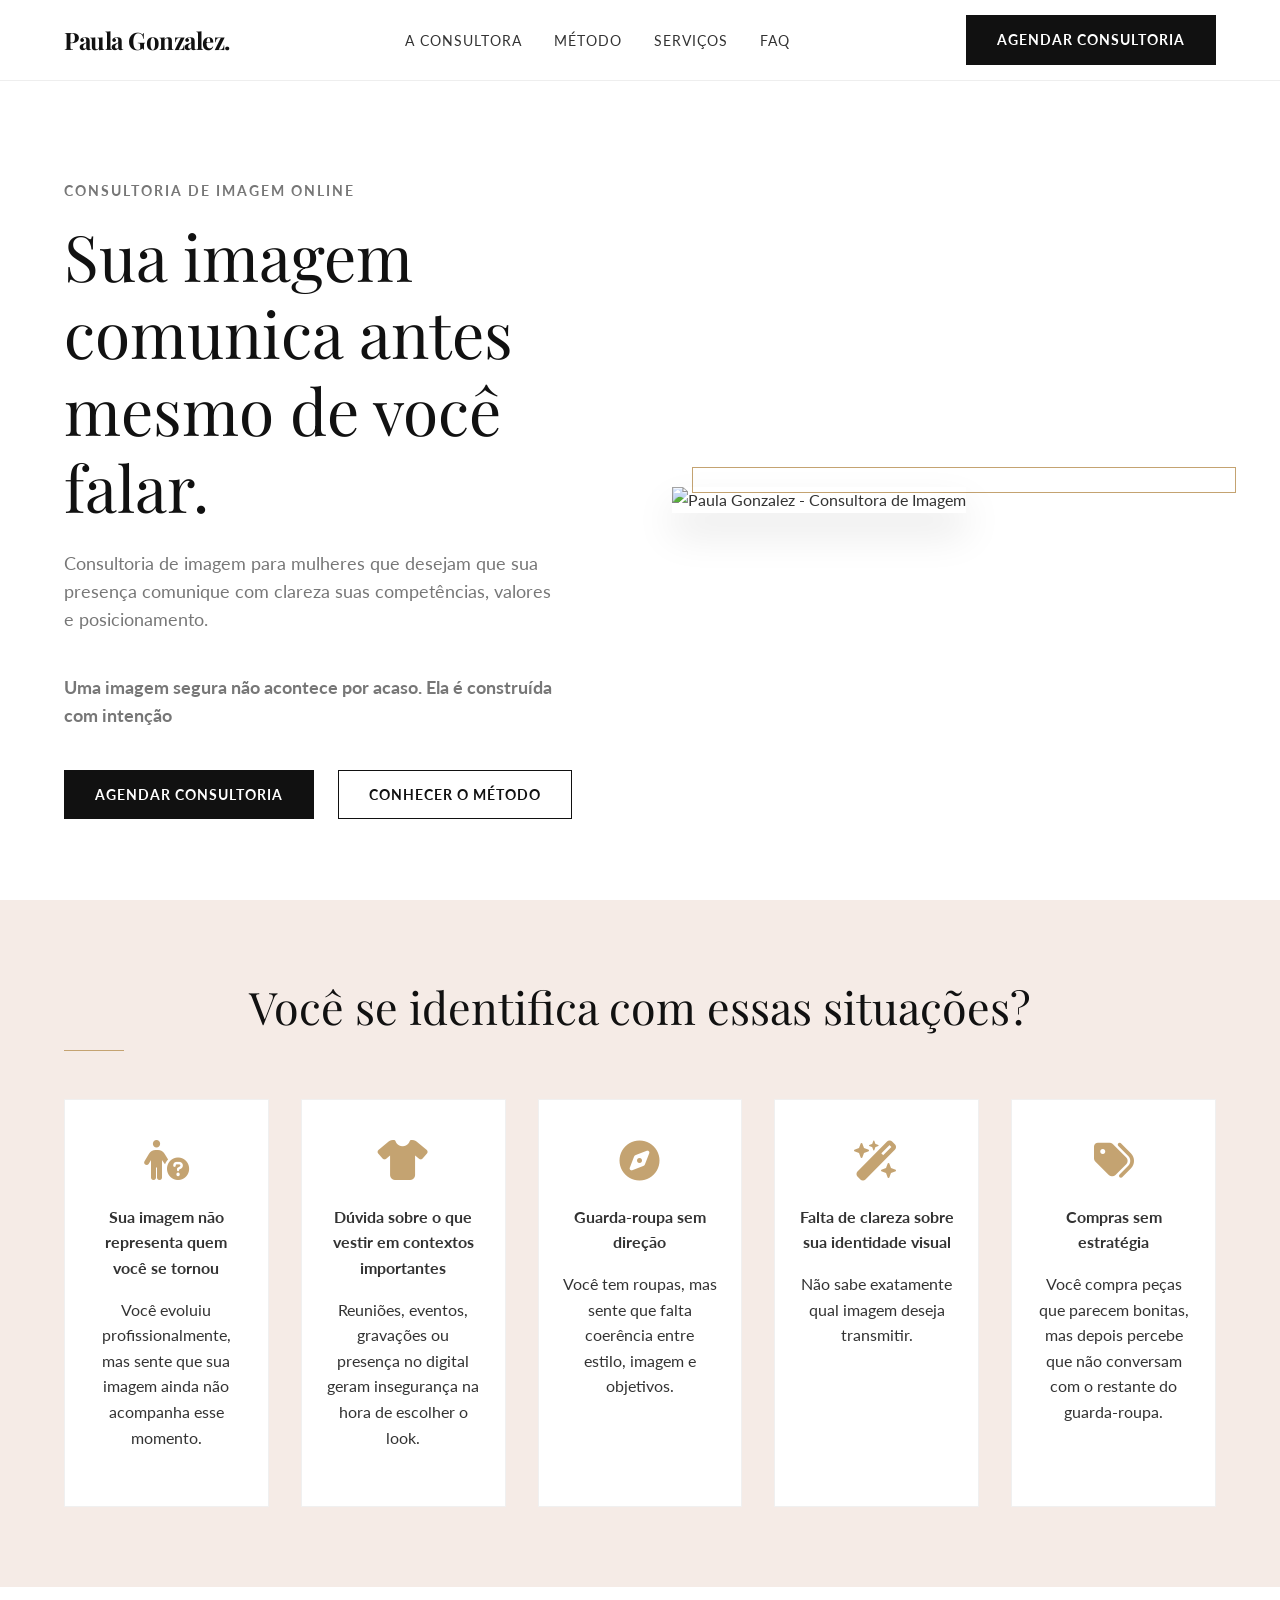
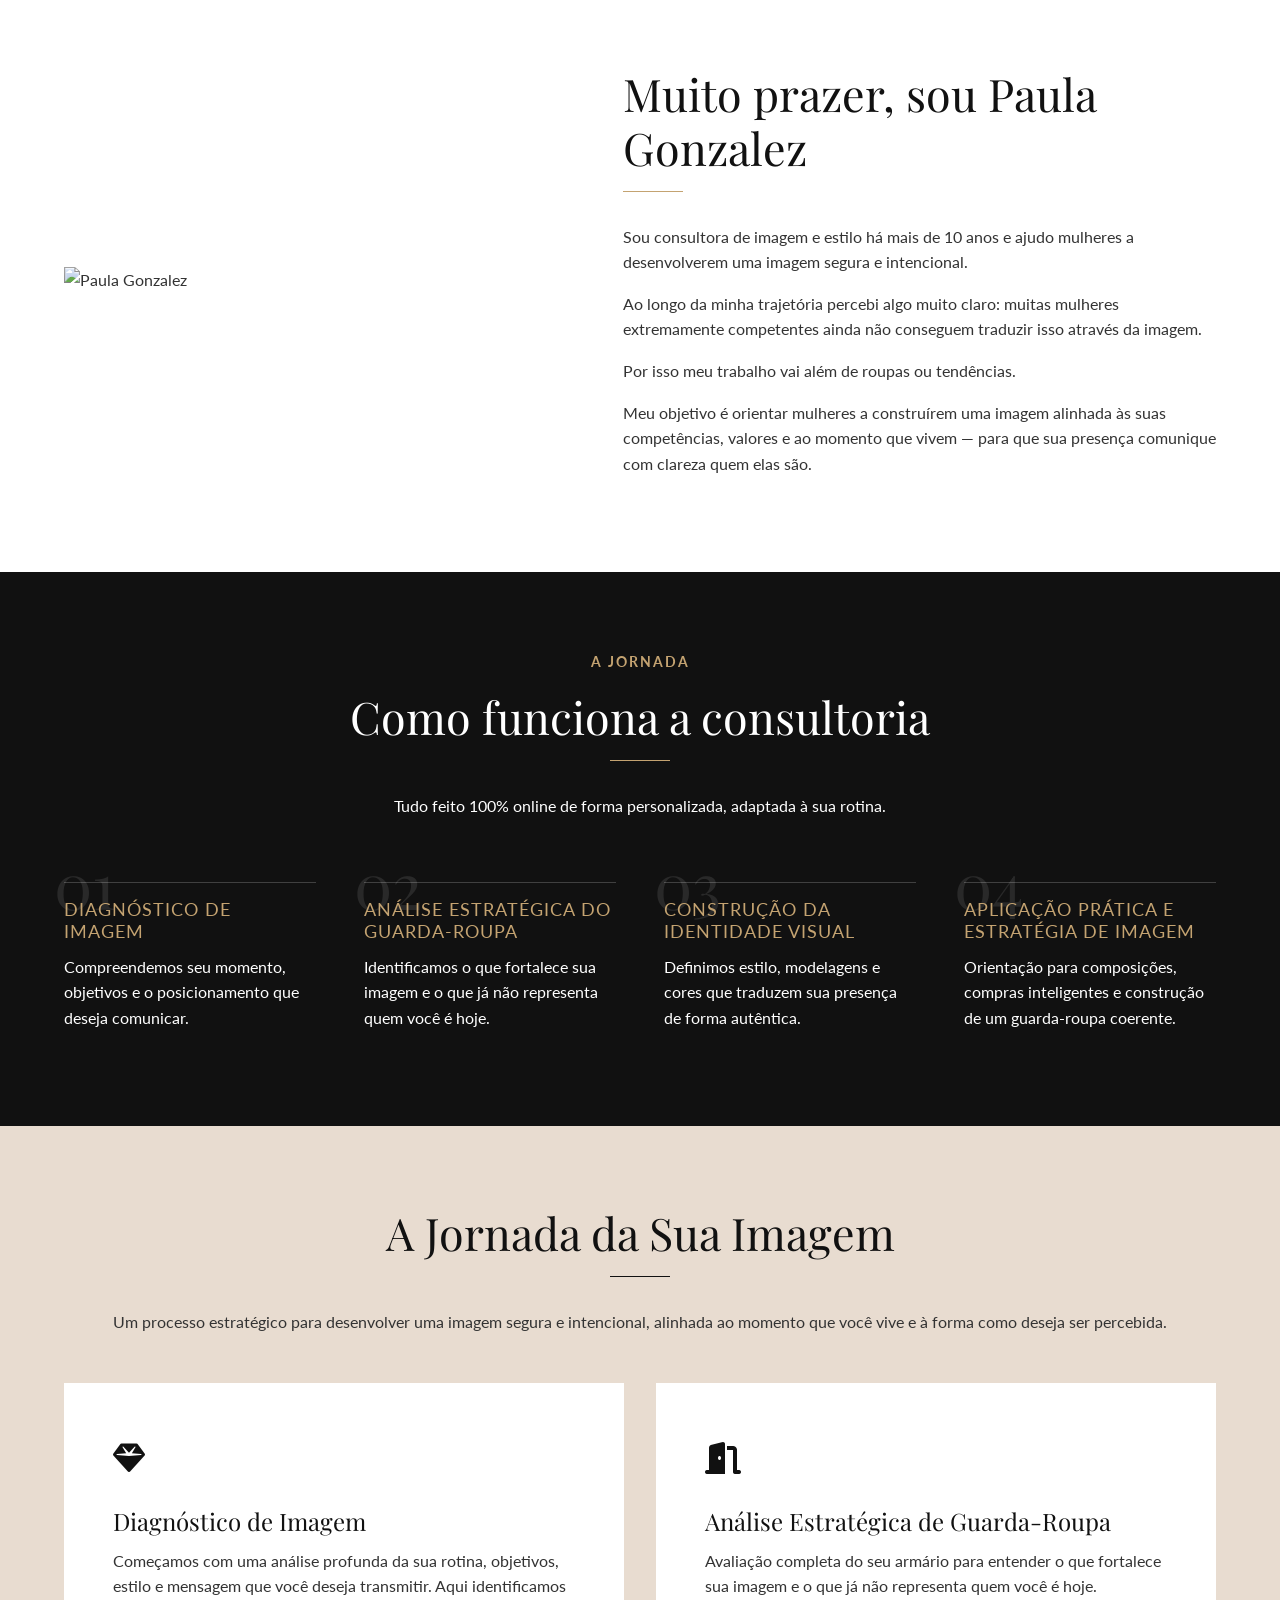
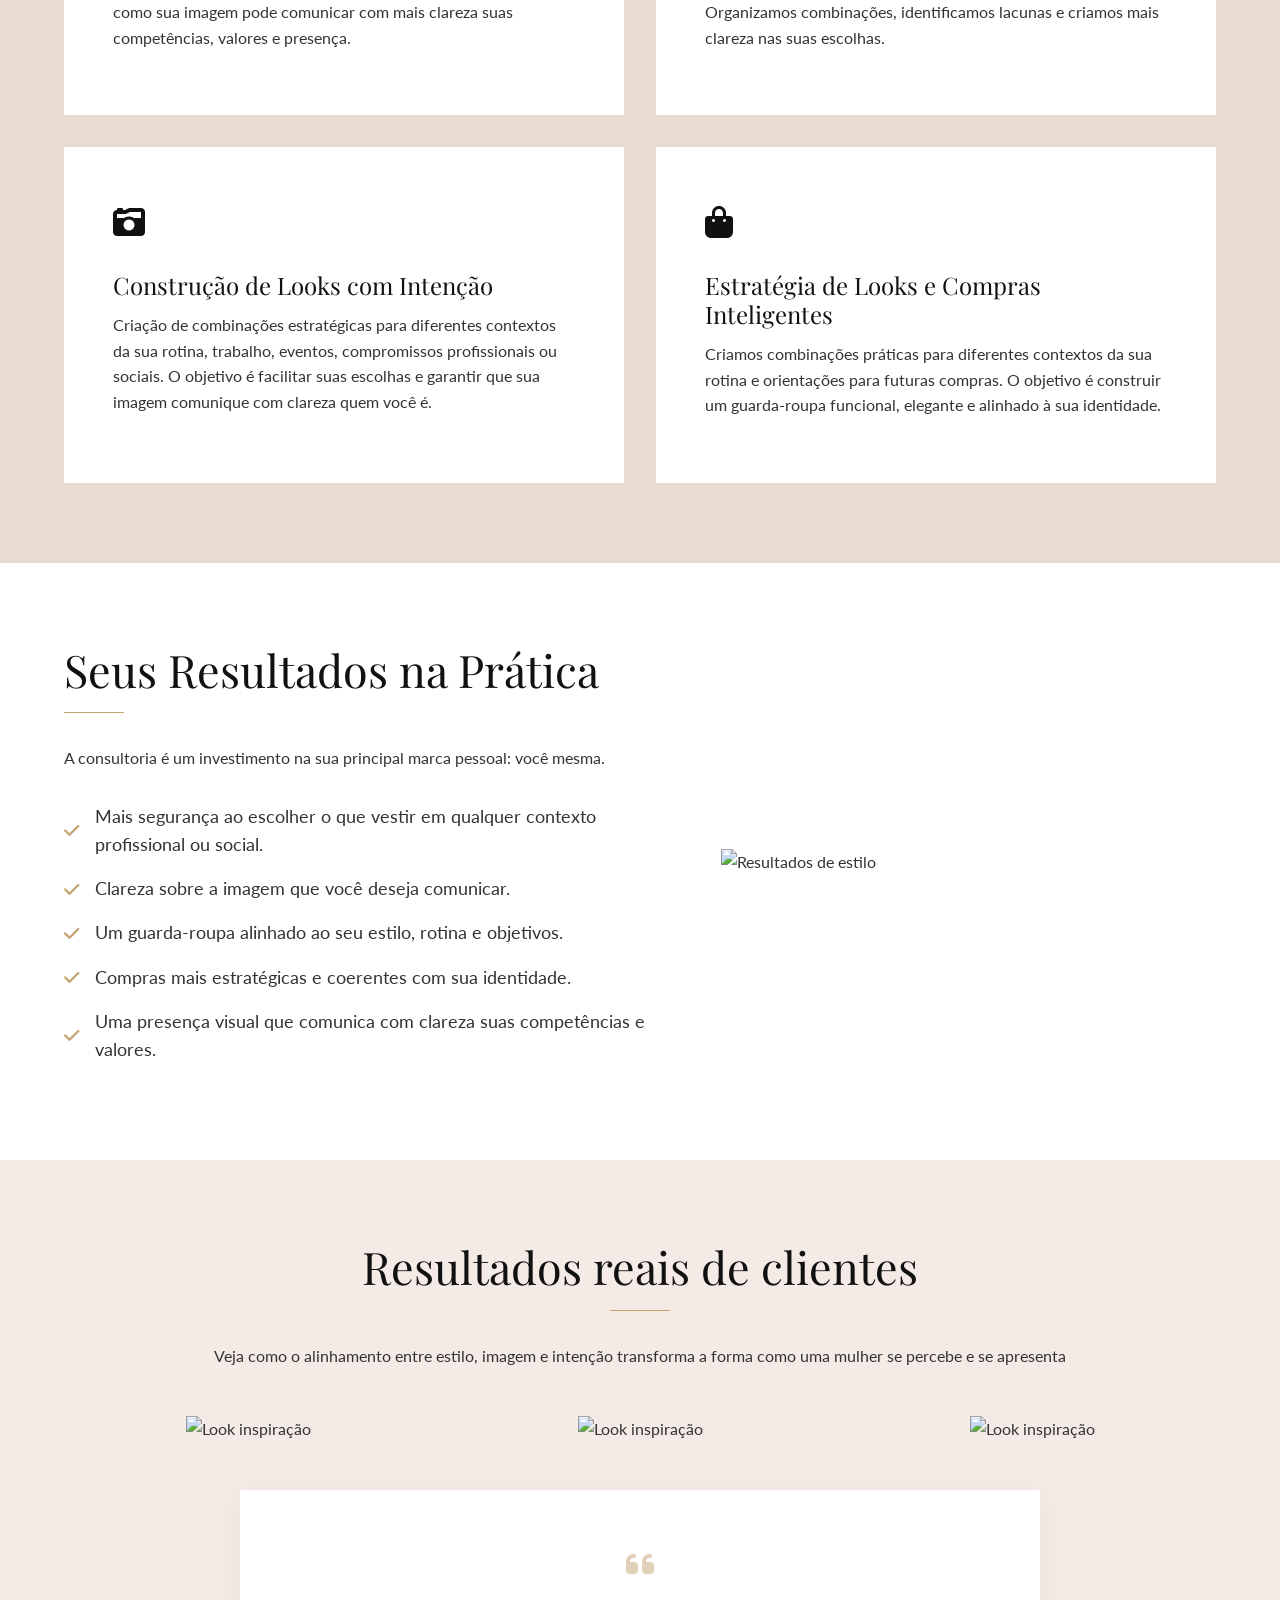
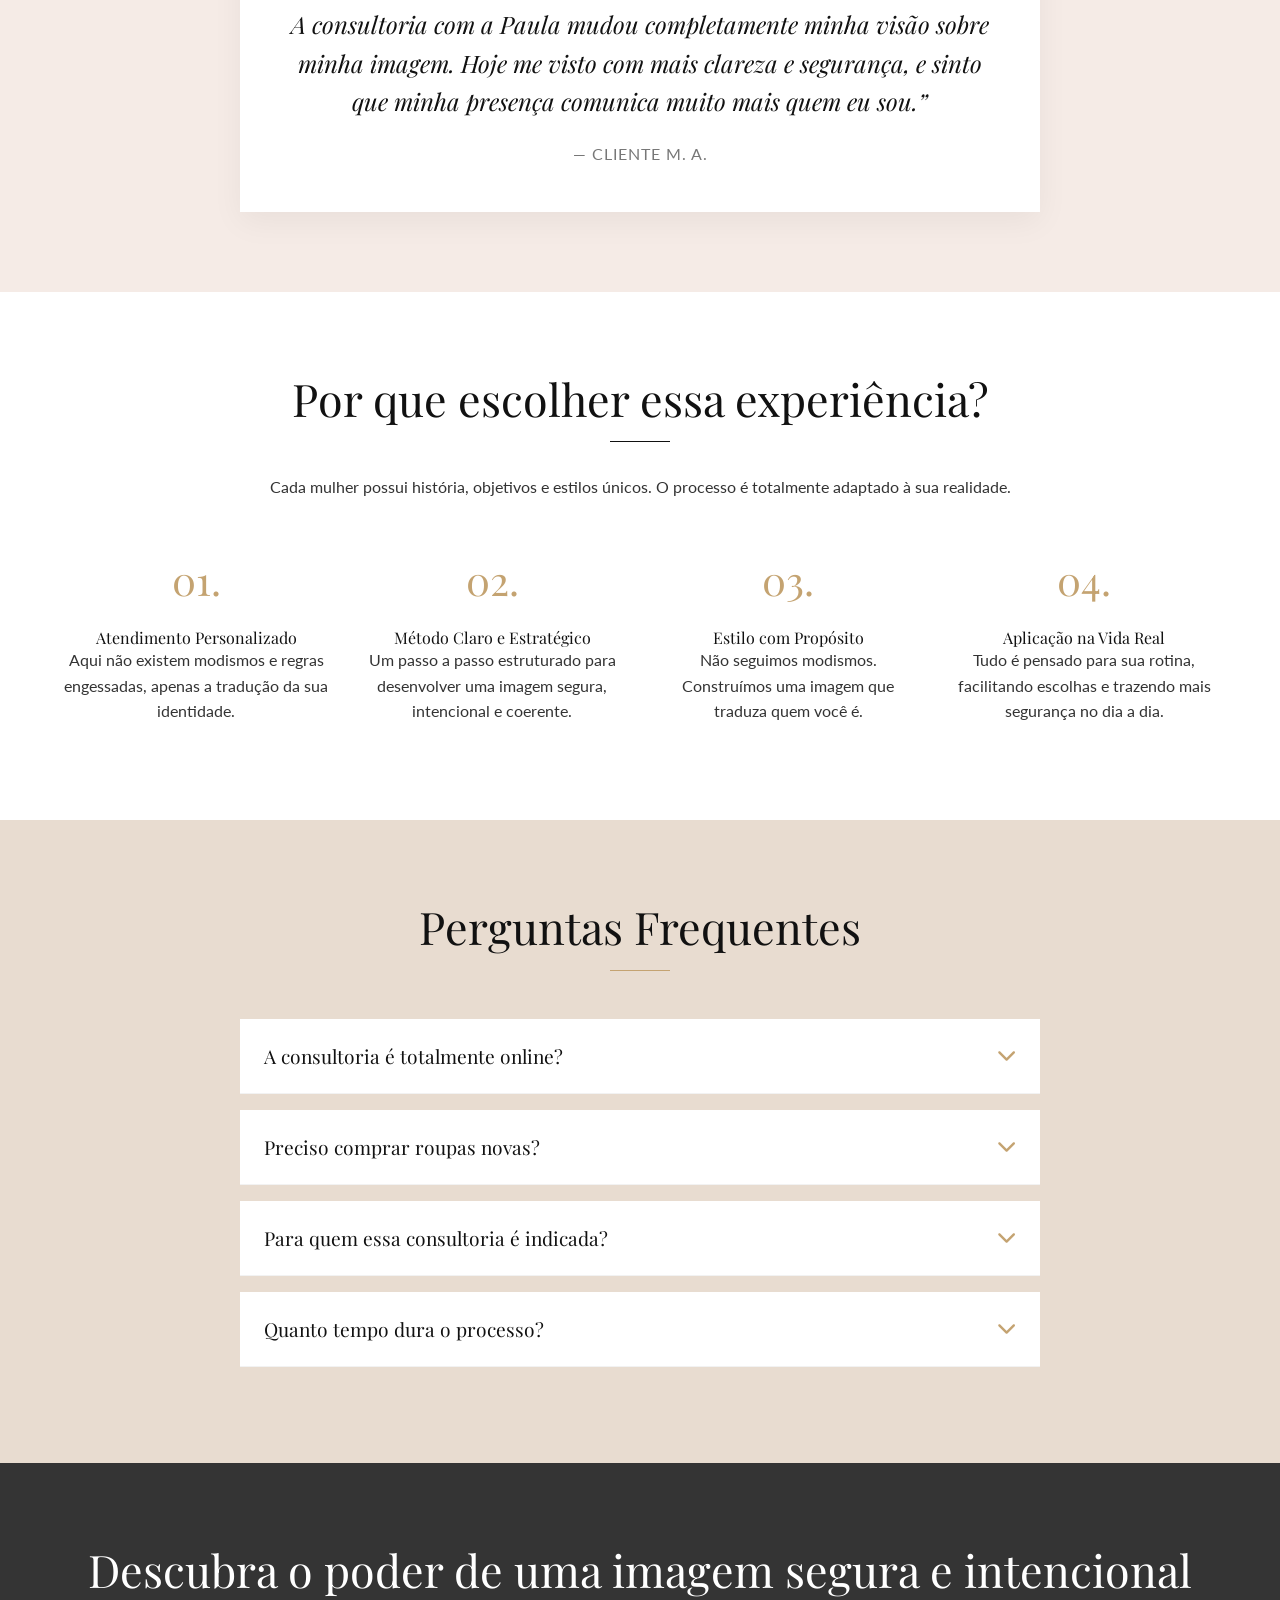
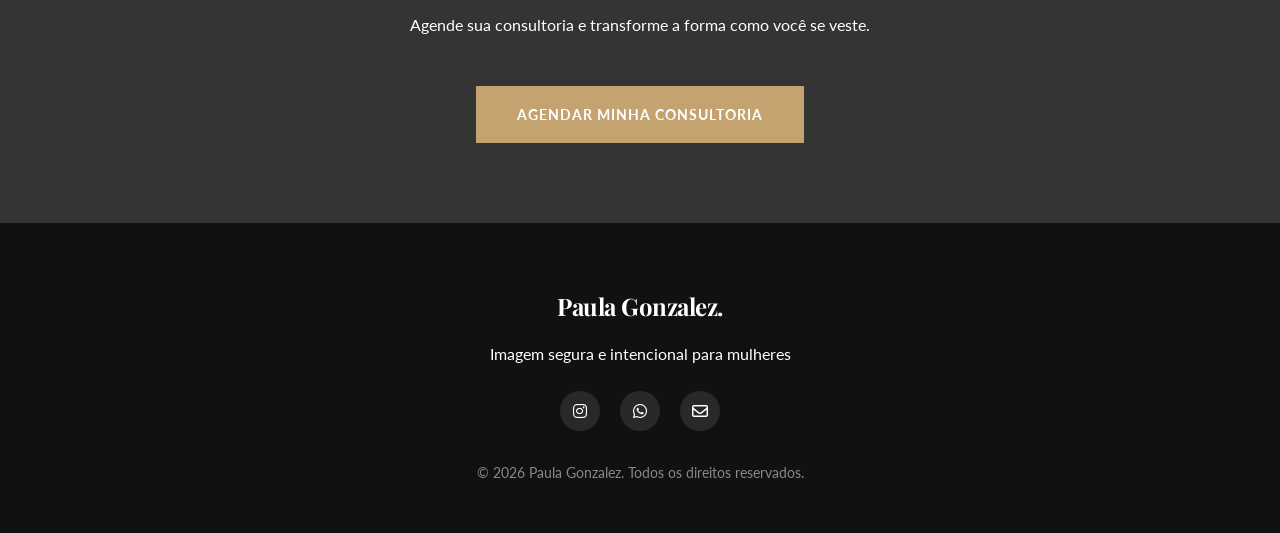
==== commit 254b613e: "melhorias" ====
--- a/index.html
+++ b/index.html
@@ -1,27 +1,32 @@
 <!DOCTYPE html>
 <html lang="pt-BR">
+
 <head>
     <meta charset="UTF-8">
     <meta name="viewport" content="width=device-width, initial-scale=1.0">
-    <meta name="description" content="Consultoria de imagem e estilo pessoal para mulheres. Descubra seu estilo e se vista com confiança, elegância e autenticidade.">
-    
+    <meta name="description"
+        content="Consultoria de imagem e estilo pessoal para mulheres. Descubra seu estilo e se vista com confiança, elegância e autenticidade.">
+
     <title>Paula Gonzalez | Consultoria de Imagem e Estilo Pessoal</title>
-    
+
     <!-- Google Fonts -->
     <link rel="preconnect" href="https://fonts.googleapis.com">
     <link rel="preconnect" href="https://fonts.gstatic.com" crossorigin>
     <!-- Playfair Display for headings (aesthetic elegant) & Lato for body -->
-    <link href="https://fonts.googleapis.com/css2?family=Lato:wght@300;400;700&family=Playfair+Display:ital,wght@0,400;0,600;0,700;1,400&display=swap" rel="stylesheet">
-    
+    <link
+        href="https://fonts.googleapis.com/css2?family=Lato:wght@300;400;700&family=Playfair+Display:ital,wght@0,400;0,600;0,700;1,400&display=swap"
+        rel="stylesheet">
+
     <!-- AOS Library for smooth animations -->
     <link href="https://unpkg.com/aos@2.3.1/dist/aos.css" rel="stylesheet">
-    
+
     <!-- FontAwesome for icons -->
     <link rel="stylesheet" href="https://cdnjs.cloudflare.com/ajax/libs/font-awesome/6.4.0/css/all.min.css">
-    
+
     <!-- Custom CSS -->
     <link rel="stylesheet" href="styles.css">
 </head>
+
 <body>
 
     <!-- Sticky Header -->
@@ -41,7 +46,7 @@
                 <i class="fas fa-bars"></i>
             </button>
         </div>
-        
+
         <!-- Mobile Nav Menu -->
         <nav class="mobile-nav">
             <ul>
@@ -60,7 +65,10 @@
             <div class="hero-text" data-aos="fade-up" data-aos-duration="1000">
                 <span class="eyebrow">Consultoria de Imagem Online</span>
                 <h1>Sua imagem comunica antes mesmo de você falar.</h1>
-                <p>Consultoria de imagem e estilo para mulheres que querem se vestir com confiança, elegância e autenticidade.</p>
+                <p>Consultoria de imagem para mulheres que desejam que sua presença comunique com clareza suas
+                    competências, valores e posicionamento.</p>
+                <p><strong>Uma imagem segura não acontece por acaso.
+                        Ela é construída com intenção</strong> </p>
                 <div class="hero-buttons">
                     <a href="#contato" class="btn btn-primary">Agendar consultoria</a>
                     <a href="#como-funciona" class="btn btn-outline">Conhecer o método</a>
@@ -69,7 +77,8 @@
             <div class="hero-image-wrapper" data-aos="fade-left" data-aos-duration="1200">
                 <!-- Placeholder for Instagram profile picture/main portrait -->
                 <div class="image-frame">
-                    <img src="https://images.unsplash.com/photo-1515886657613-9f3515b0c78f?q=80&w=1000&auto=format&fit=crop" alt="Paula Gonzalez - Consultora de Imagem" class="hero-img">
+                    <img src="https://images.unsplash.com/photo-1515886657613-9f3515b0c78f?q=80&w=1000&auto=format&fit=crop"
+                        alt="Paula Gonzalez - Consultora de Imagem" class="hero-img">
                 </div>
             </div>
         </div>
@@ -82,27 +91,35 @@
                 <h2>Você se identifica com essas situações?</h2>
                 <div class="separator-gold"></div>
             </div>
-            
+
             <div class="problem-grid">
                 <div class="problem-card" data-aos="fade-up" data-aos-delay="100">
                     <i class="fa-solid fa-person-circle-question gold-icon"></i>
-                    <p>Dificuldade para montar looks no dia a dia</p>
+                    <p><strong>Sua imagem não representa quem você se tornou</strong></p>
+                    <p>Você evoluiu profissionalmente, mas sente que sua imagem ainda não
+                        acompanha esse momento.</p>
                 </div>
                 <div class="problem-card" data-aos="fade-up" data-aos-delay="200">
                     <i class="fa-solid fa-shirt gold-icon"></i>
-                    <p>Guarda-roupa cheio mas sente que não tem o que vestir</p>
+                    <p><strong>Dúvida sobre o que vestir em contextos importantes</strong></p>
+                    <p>Reuniões, eventos, gravações ou presença no digital geram insegurança na hora de escolher o look.
+                    </p>
                 </div>
                 <div class="problem-card" data-aos="fade-up" data-aos-delay="300">
-                    <i class="fa-solid fa-mirror gold-icon"></i>
-                    <p>Insegurança com a própria imagem ao se olhar no espelho</p>
+                    <i class="fa-solid fa-compass gold-icon"></i>
+                    <p><strong>Guarda-roupa sem direção</strong></p>
+                    <p>Você tem roupas, mas sente que falta coerência entre estilo, imagem e objetivos.</p>
                 </div>
                 <div class="problem-card" data-aos="fade-up" data-aos-delay="400">
                     <i class="fa-solid fa-wand-magic-sparkles gold-icon"></i>
-                    <p>Falta de clareza sobre o próprio estilo pessoal</p>
+                    <p><strong>Falta de clareza sobre sua identidade visual</strong></p>
+                    <p>Não sabe exatamente qual imagem deseja transmitir.</p>
                 </div>
                 <div class="problem-card" data-aos="fade-up" data-aos-delay="500">
                     <i class="fa-solid fa-tags gold-icon"></i>
-                    <p>Compras por impulso de roupas que acabam presas com a etiqueta</p>
+                    <p><strong>Compras sem estratégia</strong></p>
+                    <p>Você compra peças que parecem bonitas, mas depois percebe que não conversam com o restante do
+                        guarda-roupa.</p>
                 </div>
             </div>
         </div>
@@ -113,17 +130,19 @@
         <div class="container about-container">
             <div class="about-image" data-aos="fade-right">
                 <!-- Placeholder for secondary portrait -->
-                <img src="https://images.unsplash.com/photo-1485230405346-71acb9518d9c?q=80&w=1000&auto=format&fit=crop" alt="Paula Gonzalez" class="about-img">
+                <img src="https://images.unsplash.com/photo-1485230405346-71acb9518d9c?q=80&w=1000&auto=format&fit=crop"
+                    alt="Paula Gonzalez" class="about-img">
             </div>
             <div class="about-content" data-aos="fade-left">
-                <h2>Muito prazer, sou <br>Paula Gonzalez</h2>
+                <h2>Muito prazer, sou Paula Gonzalez</h2>
                 <div class="separator-gold left"></div>
-                <p>Sou especialista em Moda, Imagem e Estilo Pessoal.</p>
-                <p>Com anos de experiência estudando comportamento e estética fashion, desenvolvi um olhar aguçado para traduzir a essência de cada mulher através do vestir.</p>
-                <p>Mais do que ditar regras de moda, acredito em uma abordagem libertadora. Meu trabalho é ajudar você a enxergar seu próprio potencial, otimizar seu tempo e suas compras.</p>
-                <blockquote class="mission-quote">
-                    "Minha missão é ajudar mulheres a descobrirem seu estilo e expressarem sua identidade através da imagem, com máxima autoconfiança."
-                </blockquote>
+                <p>Sou consultora de imagem e estilo há mais de 10 anos e ajudo mulheres a desenvolverem uma imagem
+                    segura e intencional.</p>
+                <p>Ao longo da minha trajetória percebi algo muito claro: muitas mulheres extremamente competentes ainda
+                    não conseguem traduzir isso através da imagem.</p>
+                <p>Por isso meu trabalho vai além de roupas ou tendências.</p>
+                <p>Meu objetivo é orientar mulheres a construírem uma imagem alinhada às suas competências, valores e ao
+                    momento que vivem — para que sua presença comunique com clareza quem elas são.</p>
             </div>
         </div>
     </section>
@@ -137,37 +156,38 @@
                 <div class="separator-gold mx-auto"></div>
                 <p class="subtitle mt-3">Tudo feito 100% online de forma personalizada, adaptada à sua rotina.</p>
             </div>
-            
+
             <div class="steps-container">
                 <div class="step" data-aos="fade-up" data-aos-delay="100">
                     <div class="step-number">01</div>
                     <div class="step-content">
-                        <h3>Diagnóstico de Estilo</h3>
-                        <p>Entendemos sua essência, rotina, objetivos de imagem e biotipo através de uma análise profunda.</p>
-                    </div>
-                </div>
-                
+                        <h3>Diagnóstico de imagem</h3>
+                        <p>Compreendemos seu momento, objetivos e o posicionamento que deseja comunicar.</p>
+                    </div>
+                </div>
+
                 <div class="step" data-aos="fade-up" data-aos-delay="200">
                     <div class="step-number">02</div>
                     <div class="step-content">
-                        <h3>Análise de Guarda-Roupa</h3>
-                        <p>Avaliamos o que você já possui, identificando peças-chave e o que já não faz sentido para seu momento.</p>
+                        <h3>Análise estratégica do guarda-roupa</h3>
+                        <p>Identificamos o que fortalece sua imagem e o que já não representa quem você é hoje.</p>
                     </div>
                 </div>
 
                 <div class="step" data-aos="fade-up" data-aos-delay="300">
                     <div class="step-number">03</div>
                     <div class="step-content">
-                        <h3>Definição do Estilo Pessoal</h3>
-                        <p>Construímos sua identidade visual única, que traduz quem você é e os resultados que quer alcançar.</p>
+                        <h3>Construção da identidade visual</h3>
+                        <p>Definimos estilo, modelagens e cores que traduzem sua presença de forma autêntica.</p>
                     </div>
                 </div>
 
                 <div class="step" data-aos="fade-up" data-aos-delay="400">
                     <div class="step-number">04</div>
                     <div class="step-content">
-                        <h3>Prática e Estratégia</h3>
-                        <p>Orientação direta para montagem de looks e estratégias de compras inteligentes para o futuro.</p>
+                        <h3>Aplicação prática e estratégia de imagem</h3>
+                        <p>Orientação para composições, compras inteligentes e construção de um guarda-roupa coerente.
+                        </p>
                     </div>
                 </div>
             </div>
@@ -178,33 +198,45 @@
     <section class="services section-padding bg-beige" id="servicos">
         <div class="container">
             <div class="section-title text-center" data-aos="fade-up">
-                <h2>Serviços e Soluções</h2>
+                <h2>A Jornada da Sua Imagem</h2>
                 <div class="separator-black mx-auto"></div>
+                <p>Um processo estratégico para desenvolver uma imagem segura e intencional, alinhada ao momento que
+                    você vive e à forma como deseja ser percebida.</p>
             </div>
 
             <div class="services-grid">
                 <div class="service-card" data-aos="fade-up" data-aos-delay="100">
                     <div class="service-icon"><i class="fa-solid fa-gem"></i></div>
-                    <h3>Consultoria de Estilo Completa</h3>
-                    <p>Descubra seu estilo pessoal, entenda seu tipo físico e aprenda a se vestir com muito mais confiança diariamente.</p>
-                </div>
-                
+                    <h3>Diagnóstico de Imagem</h3>
+                    <p>Começamos com uma análise profunda da sua rotina, objetivos, estilo e mensagem que você deseja
+                        transmitir.
+                        Aqui identificamos como sua imagem pode comunicar com mais clareza suas competências, valores e
+                        presença.</p>
+                </div>
+
                 <div class="service-card" data-aos="fade-up" data-aos-delay="200">
                     <div class="service-icon"><i class="fa-solid fa-door-open"></i></div>
-                    <h3>Análise de Guarda-Roupa</h3>
-                    <p>Organizamos e editamos seu armário, libertando espaço e ensinando você a combinar melhor as peças que você já possui.</p>
+                    <h3>Análise Estratégica de Guarda-Roupa</h3>
+                    <p>Avaliação completa do seu armário para entender o que fortalece sua imagem e o que já não
+                        representa quem você é hoje.
+                        Organizamos combinações, identificamos lacunas e criamos mais clareza nas suas escolhas.</p>
                 </div>
 
                 <div class="service-card" data-aos="fade-up" data-aos-delay="300">
                     <div class="service-icon"><i class="fa-solid fa-camera-retro"></i></div>
-                    <h3>Montagem de Looks</h3>
-                    <p>Criação de um dossiê com dezenas de combinações práticas para o seu dia a dia, usando roupas do seu próprio acervo.</p>
+                    <h3>Construção de Looks com Intenção</h3>
+                    <p>Criação de combinações estratégicas para diferentes contextos da sua rotina, trabalho, eventos,
+                        compromissos profissionais ou sociais.
+                        O objetivo é facilitar suas escolhas e garantir que sua imagem comunique com clareza quem você
+                        é.</p>
                 </div>
 
                 <div class="service-card" data-aos="fade-up" data-aos-delay="400">
                     <div class="service-icon"><i class="fa-solid fa-bag-shopping"></i></div>
-                    <h3>Consultoria de Compras (Personal Shopper)</h3>
-                    <p>Orientações online precisas ou roteiro para compras, para você saber exatamente o que investir para valorizar sua imagem sem desperdícios.</p>
+                    <h3>Estratégia de Looks e Compras Inteligentes</h3>
+                    <p>Criamos combinações práticas para diferentes contextos da sua rotina e orientações para futuras
+                        compras.
+                        O objetivo é construir um guarda-roupa funcional, elegante e alinhado à sua identidade.</p>
                 </div>
             </div>
         </div>
@@ -218,16 +250,24 @@
                 <div class="separator-gold left"></div>
                 <p>A consultoria é um investimento na sua principal marca pessoal: você mesma.</p>
                 <ul class="results-list mt-4">
-                    <li><i class="fa-solid fa-check gold-icon"></i> Mais confiança ao se vestir para qualquer ocasião.</li>
-                    <li><i class="fa-solid fa-check gold-icon"></i> Clareza absoluta sobre o próprio estilo.</li>
-                    <li><i class="fa-solid fa-check gold-icon"></i> Um guarda-roupa totalmente funcional e versátil.</li>
-                    <li><i class="fa-solid fa-check gold-icon"></i> Fim das compras por impulso e grande economia a longo prazo.</li>
-                    <li><i class="fa-solid fa-check gold-icon"></i> Praticidade no dia a dia: fim do "não tenho o que vestir".</li>
+                    <li><i class="fa-solid fa-check gold-icon"></i> Mais segurança ao escolher o que vestir em qualquer
+                        contexto profissional ou social.
+                    </li>
+                    <li><i class="fa-solid fa-check gold-icon"></i> Clareza sobre a imagem que você deseja comunicar.
+                    </li>
+                    <li><i class="fa-solid fa-check gold-icon"></i> Um guarda-roupa alinhado ao seu estilo, rotina e
+                        objetivos.
+                    </li>
+                    <li><i class="fa-solid fa-check gold-icon"></i> Compras mais estratégicas e coerentes com sua
+                        identidade.</li>
+                    <li><i class="fa-solid fa-check gold-icon"></i> Uma presença visual que comunica com clareza suas
+                        competências e valores.</li>
                 </ul>
             </div>
             <div class="results-image" data-aos="fade-left">
                 <!-- Aesthetic lifestyle photo -->
-                <img src="https://images.unsplash.com/photo-1550639525-c97d455acf70?q=80&w=1000&auto=format&fit=crop" alt="Resultados de estilo" class="results-img">
+                <img src="https://images.unsplash.com/photo-1550639525-c97d455acf70?q=80&w=1000&auto=format&fit=crop"
+                    alt="Resultados de estilo" class="results-img">
             </div>
         </div>
     </section>
@@ -236,28 +276,33 @@
     <section class="social-proof bg-nude section-padding" id="depoimentos">
         <div class="container text-center">
             <div class="section-title" data-aos="fade-up">
-                <h2>Transformações de Estilo</h2>
+                <h2>Resultados reais de clientes</h2>
                 <div class="separator-gold mx-auto"></div>
-                <p>Inspire-se no sucesso de outras clientes</p>
+                <p>Veja como o alinhamento entre estilo, imagem e intenção transforma a forma como uma mulher se percebe
+                    e se apresenta</p>
             </div>
 
             <div class="gallery-grid">
                 <!-- Placeholders for IG photos -->
                 <div class="gallery-item" data-aos="zoom-in" data-aos-delay="100">
-                    <img src="https://images.unsplash.com/photo-1495385794356-15371f348c31?q=80&w=600&auto=format&fit=crop" alt="Look inspiração">
+                    <img src="https://images.unsplash.com/photo-1495385794356-15371f348c31?q=80&w=600&auto=format&fit=crop"
+                        alt="Look inspiração">
                 </div>
                 <div class="gallery-item" data-aos="zoom-in" data-aos-delay="200">
-                    <img src="https://images.unsplash.com/photo-1551488831-00ddcb6c6bd3?q=80&w=600&auto=format&fit=crop" alt="Look inspiração">
+                    <img src="https://images.unsplash.com/photo-1551488831-00ddcb6c6bd3?q=80&w=600&auto=format&fit=crop"
+                        alt="Look inspiração">
                 </div>
                 <div class="gallery-item" data-aos="zoom-in" data-aos-delay="300">
-                    <img src="https://images.unsplash.com/photo-1434389678232-0aaa5b8429ed?q=80&w=600&auto=format&fit=crop" alt="Look inspiração">
+                    <img src="https://images.unsplash.com/photo-1434389678232-0aaa5b8429ed?q=80&w=600&auto=format&fit=crop"
+                        alt="Look inspiração">
                 </div>
             </div>
 
             <div class="testimonials mt-5">
                 <div class="testimonial-card" data-aos="fade-up">
                     <div class="quote-icon"><i class="fa-solid fa-quote-left"></i></div>
-                    <p>"A consultoria com a Paula mudou minha visão sobre mim mesma. Hoje eu abro meu armário e monto um look sofisticado em 5 minutos. Me sinto extremamente confiante e elegante todo dia."</p>
+                    <p>A consultoria com a Paula mudou completamente minha visão sobre minha imagem. Hoje me visto com
+                        mais clareza e segurança, e sinto que minha presença comunica muito mais quem eu sou.”</p>
                     <h4>— Cliente M. A.</h4>
                 </div>
             </div>
@@ -266,10 +311,14 @@
 
     <!-- 8. Diferenciais -->
     <section class="differentials section-padding text-center">
-        <div class="container">
-            <h2 data-aos="fade-up">Por que escolher essa experiência?</h2>
-            <div class="separator-black mx-auto" data-aos="fade-up"></div>
-            
+        <div class="container text-center">
+            <div class="section-title" data-aos="fade-up">
+                <h2 data-aos="fade-up">Por que escolher essa experiência?</h2>
+                <div class="separator-black mx-auto" data-aos="fade-up"></div>
+                <p>Cada mulher possui história, objetivos e estilos únicos. O processo é totalmente adaptado à sua
+                    realidade.</p>
+            </div>
+
             <div class="diff-grid mt-5">
                 <div class="diff-item" data-aos="fade-up" data-aos-delay="100">
                     <span class="diff-number">01.</span>
@@ -278,18 +327,18 @@
                 </div>
                 <div class="diff-item" data-aos="fade-up" data-aos-delay="200">
                     <span class="diff-number">02.</span>
-                    <h4>Metodologia Clara</h4>
-                    <p>Um passo a passo fácil de seguir que transforma a teoria em looks práticos na vida real.</p>
+                    <h4>Método Claro e Estratégico</h4>
+                    <p>Um passo a passo estruturado para desenvolver uma imagem segura, intencional e coerente.</p>
                 </div>
                 <div class="diff-item" data-aos="fade-up" data-aos-delay="300">
                     <span class="diff-number">03.</span>
-                    <h4>Estilo Real</h4>
-                    <p>Foco absoluto em construir um guarda-roupa que funcione para a sua rotina do dia a dia.</p>
+                    <h4>Estilo com Propósito</h4>
+                    <p>Não seguimos modismos. Construímos uma imagem que traduza quem você é.</p>
                 </div>
                 <div class="diff-item" data-aos="fade-up" data-aos-delay="400">
                     <span class="diff-number">04.</span>
-                    <h4>Abordagem Moderna</h4>
-                    <p>Um método sofisticado e atual, pensado para a mulher moderna que otimiza seu tempo.</p>
+                    <h4>Aplicação na Vida Real</h4>
+                    <p>Tudo é pensado para sua rotina, facilitando escolhas e trazendo mais segurança no dia a dia.</p>
                 </div>
             </div>
         </div>
@@ -302,7 +351,7 @@
                 <h2>Perguntas Frequentes</h2>
                 <div class="separator-gold mx-auto"></div>
             </div>
-            
+
             <div class="accordion" data-aos="fade-up" data-aos-delay="200">
                 <div class="accordion-item">
                     <button class="accordion-header">
@@ -310,7 +359,9 @@
                         <i class="fas fa-chevron-down"></i>
                     </button>
                     <div class="accordion-content">
-                        <p>Sim! Todo o processo foi desenvolvido com uma metodologia inovadora para ser conduzido 100% à distância, mantendo a excelência, o nível de detalhe e o contato próximo, através de encontros por vídeo e materiais digitais de suporte.</p>
+                        <p>Sim! Todo o processo foi desenvolvido com uma metodologia inovadora para ser conduzido 100% à
+                            distância, mantendo a excelência, o nível de detalhe e o contato próximo, através de
+                            encontros por vídeo e materiais digitais de suporte.</p>
                     </div>
                 </div>
 
@@ -320,7 +371,9 @@
                         <i class="fas fa-chevron-down"></i>
                     </button>
                     <div class="accordion-content">
-                        <p>Não obrigatoriamente. O objetivo primário é otimizar o guarda-roupa que você já possui ensinando novas formas de usá-lo. As compras são direcionadas apenas para peças-chave faltantes e de forma muito estratégica.</p>
+                        <p>Não obrigatoriamente. O objetivo primário é otimizar o guarda-roupa que você já possui
+                            ensinando novas formas de usá-lo. As compras são direcionadas apenas para peças-chave
+                            faltantes e de forma muito estratégica.</p>
                     </div>
                 </div>
 
@@ -330,7 +383,9 @@
                         <i class="fas fa-chevron-down"></i>
                     </button>
                     <div class="accordion-content">
-                        <p>Para toda mulher que sente a necessidade de alinhar sua imagem externa ao seu momento de vida interior e profissional, que deseja projetar mais autoridade e autoconfiança sem perder a própria essência.</p>
+                        <p>Esta consultoria é indicada para mulheres que desejam desenvolver uma imagem mais segura,
+                            coerente e alinhada ao momento que vivem — seja no ambiente profissional, social ou no
+                            digital.</p>
                     </div>
                 </div>
 
@@ -340,7 +395,9 @@
                         <i class="fas fa-chevron-down"></i>
                     </button>
                     <div class="accordion-content">
-                        <p>O tempo pode variar de acordo com a sua disponibilidade para os encontros online, mas em média o processo completo de Consultoria de Estilo leva de 4 a 6 semanas para a entrega do dossiê final.</p>
+                        <p>O tempo pode variar de acordo com a sua disponibilidade para os encontros online, mas em
+                            média o processo completo de Consultoria de Estilo leva de 4 a 6 semanas para a entrega do
+                            dossiê final.</p>
                     </div>
                 </div>
             </div>
@@ -351,9 +408,10 @@
     <section class="cta section-padding" id="contato">
         <div class="cta-overlay"></div>
         <div class="container text-center relative z-10" data-aos="zoom-in">
-            <h2>Descubra o poder da sua imagem.</h2>
+            <h2>Descubra o poder de uma imagem segura e intencional</h2>
             <p>Agende sua consultoria e transforme a forma como você se veste.</p>
-            <a href="https://wa.me/SEUNUMERO" target="_blank" class="btn btn-gold btn-large mt-4">Agendar Minha Consultoria</a>
+            <a href="https://wa.me/SEUNUMERO" target="_blank" class="btn btn-gold btn-large mt-4">Agendar Minha
+                Consultoria</a>
         </div>
     </section>
 
@@ -361,9 +419,10 @@
     <footer>
         <div class="container text-center">
             <a href="#" class="logo footer-logo">Paula Gonzalez.</a>
-            <p>Consultoria de Imagem e Estilo Pessoal</p>
+            <p>Imagem segura e intencional para mulheres</p>
             <div class="social-links mt-3">
-                <a href="https://www.instagram.com/paulagonzalez.estilo/" target="_blank" aria-label="Instagram"><i class="fab fa-instagram"></i></a>
+                <a href="https://www.instagram.com/paulagonzalez.estilo/" target="_blank" aria-label="Instagram"><i
+                        class="fab fa-instagram"></i></a>
                 <a href="#" aria-label="WhatsApp"><i class="fab fa-whatsapp"></i></a>
                 <a href="#" aria-label="Email"><i class="far fa-envelope"></i></a>
             </div>
@@ -375,4 +434,5 @@
     <script src="https://unpkg.com/aos@2.3.1/dist/aos.js"></script>
     <script src="script.js"></script>
 </body>
-</html>
+
+</html>
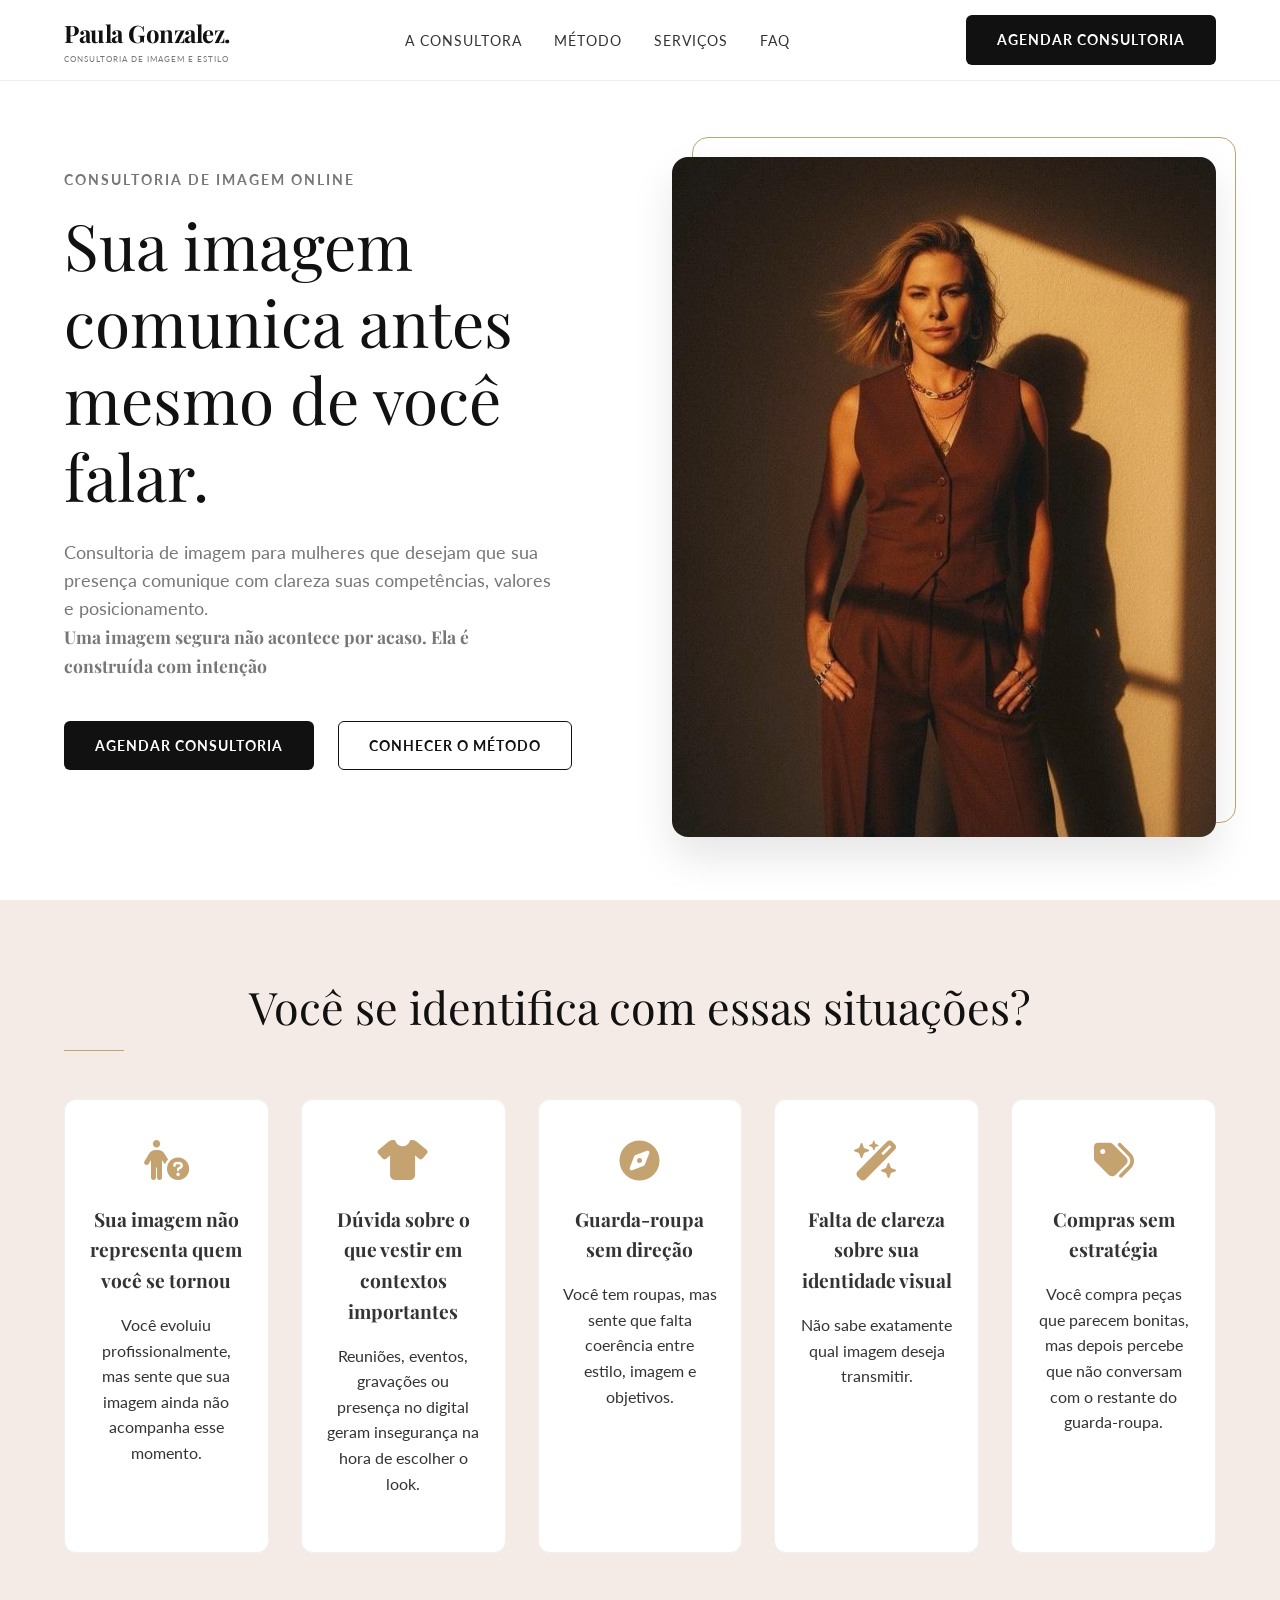
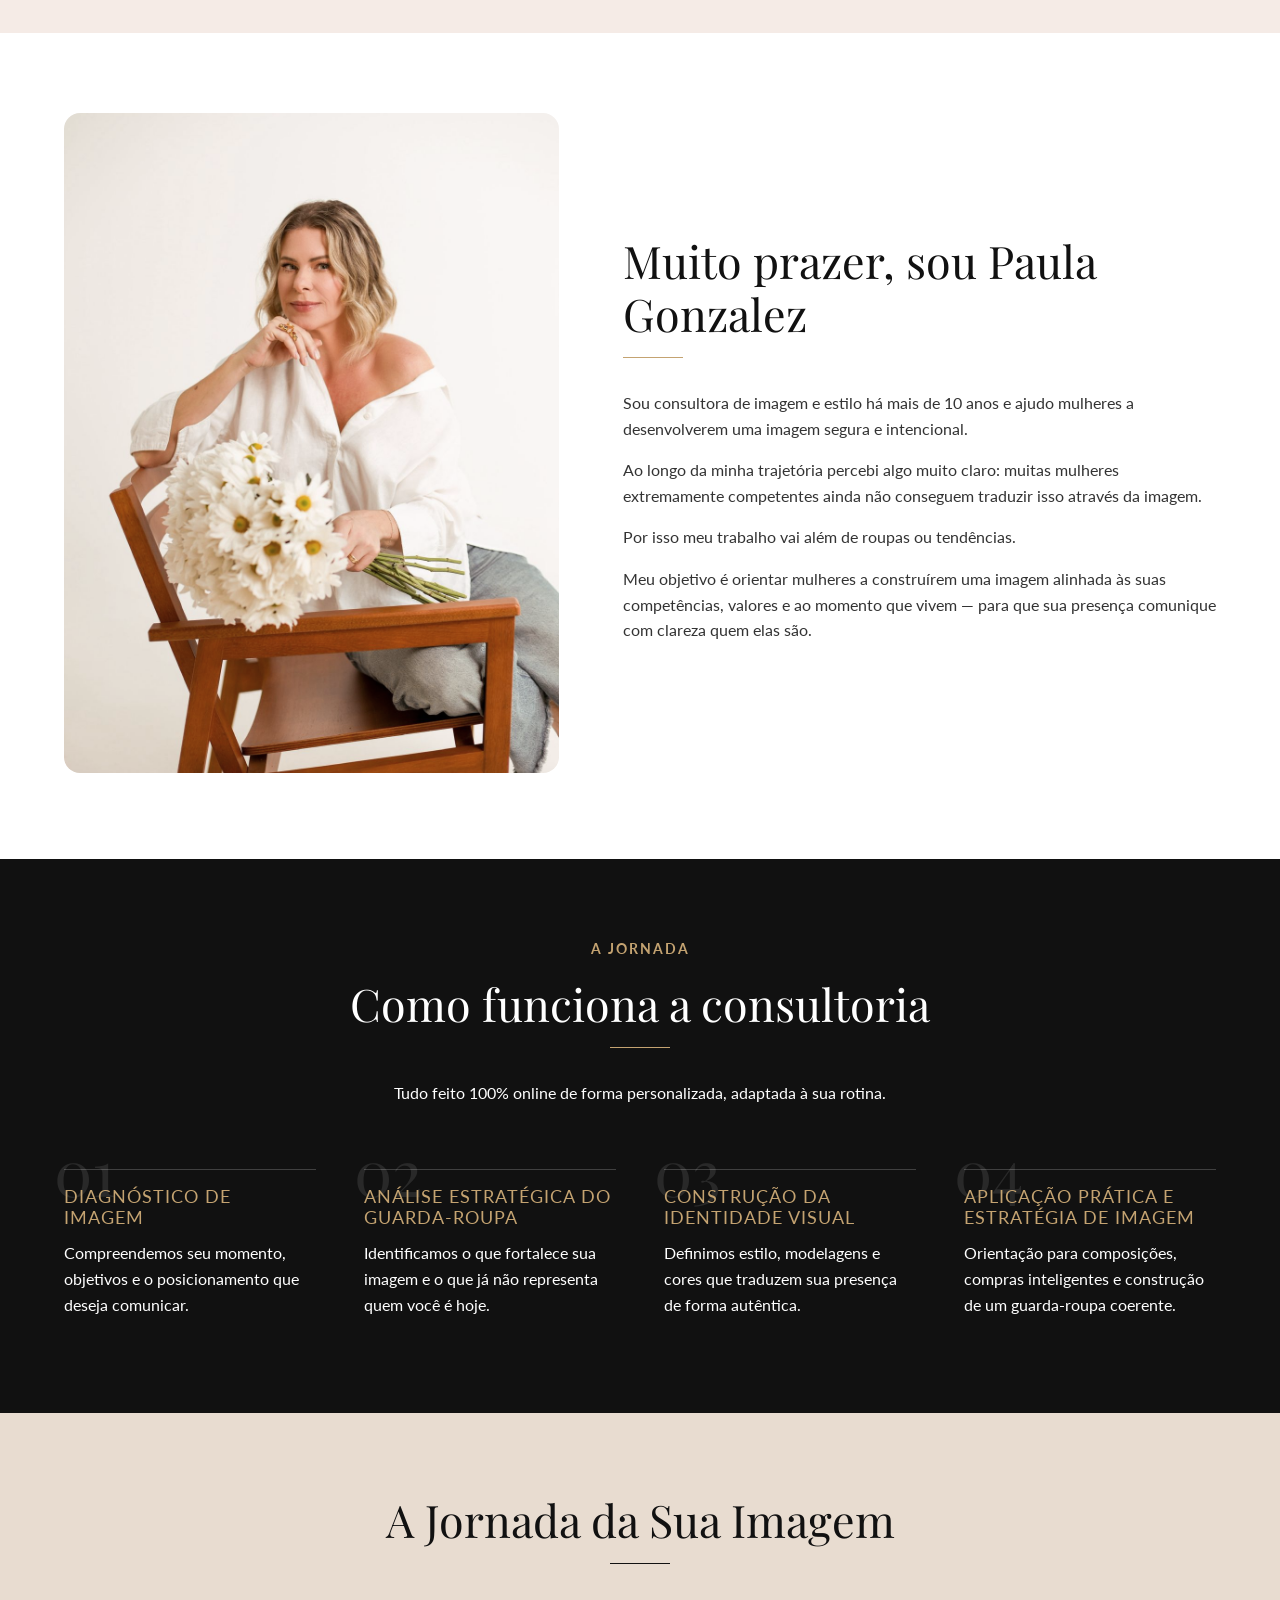
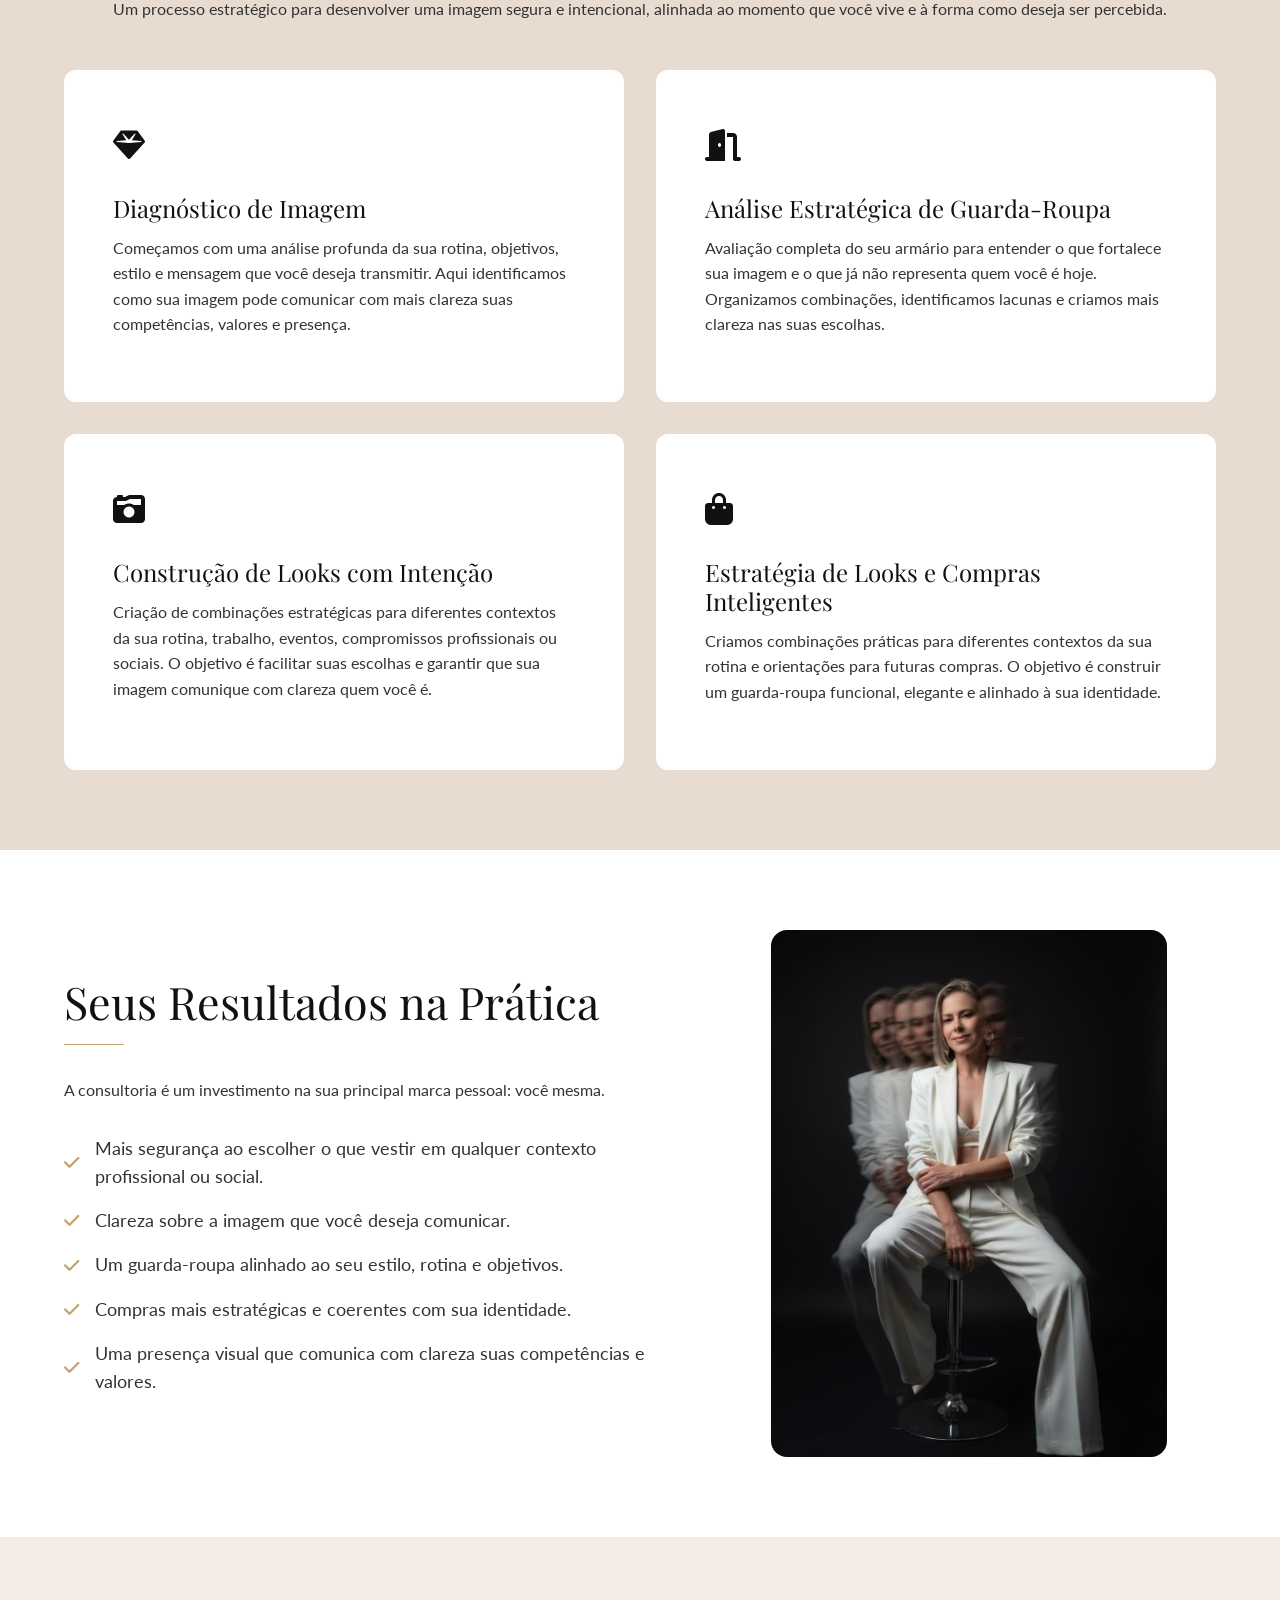
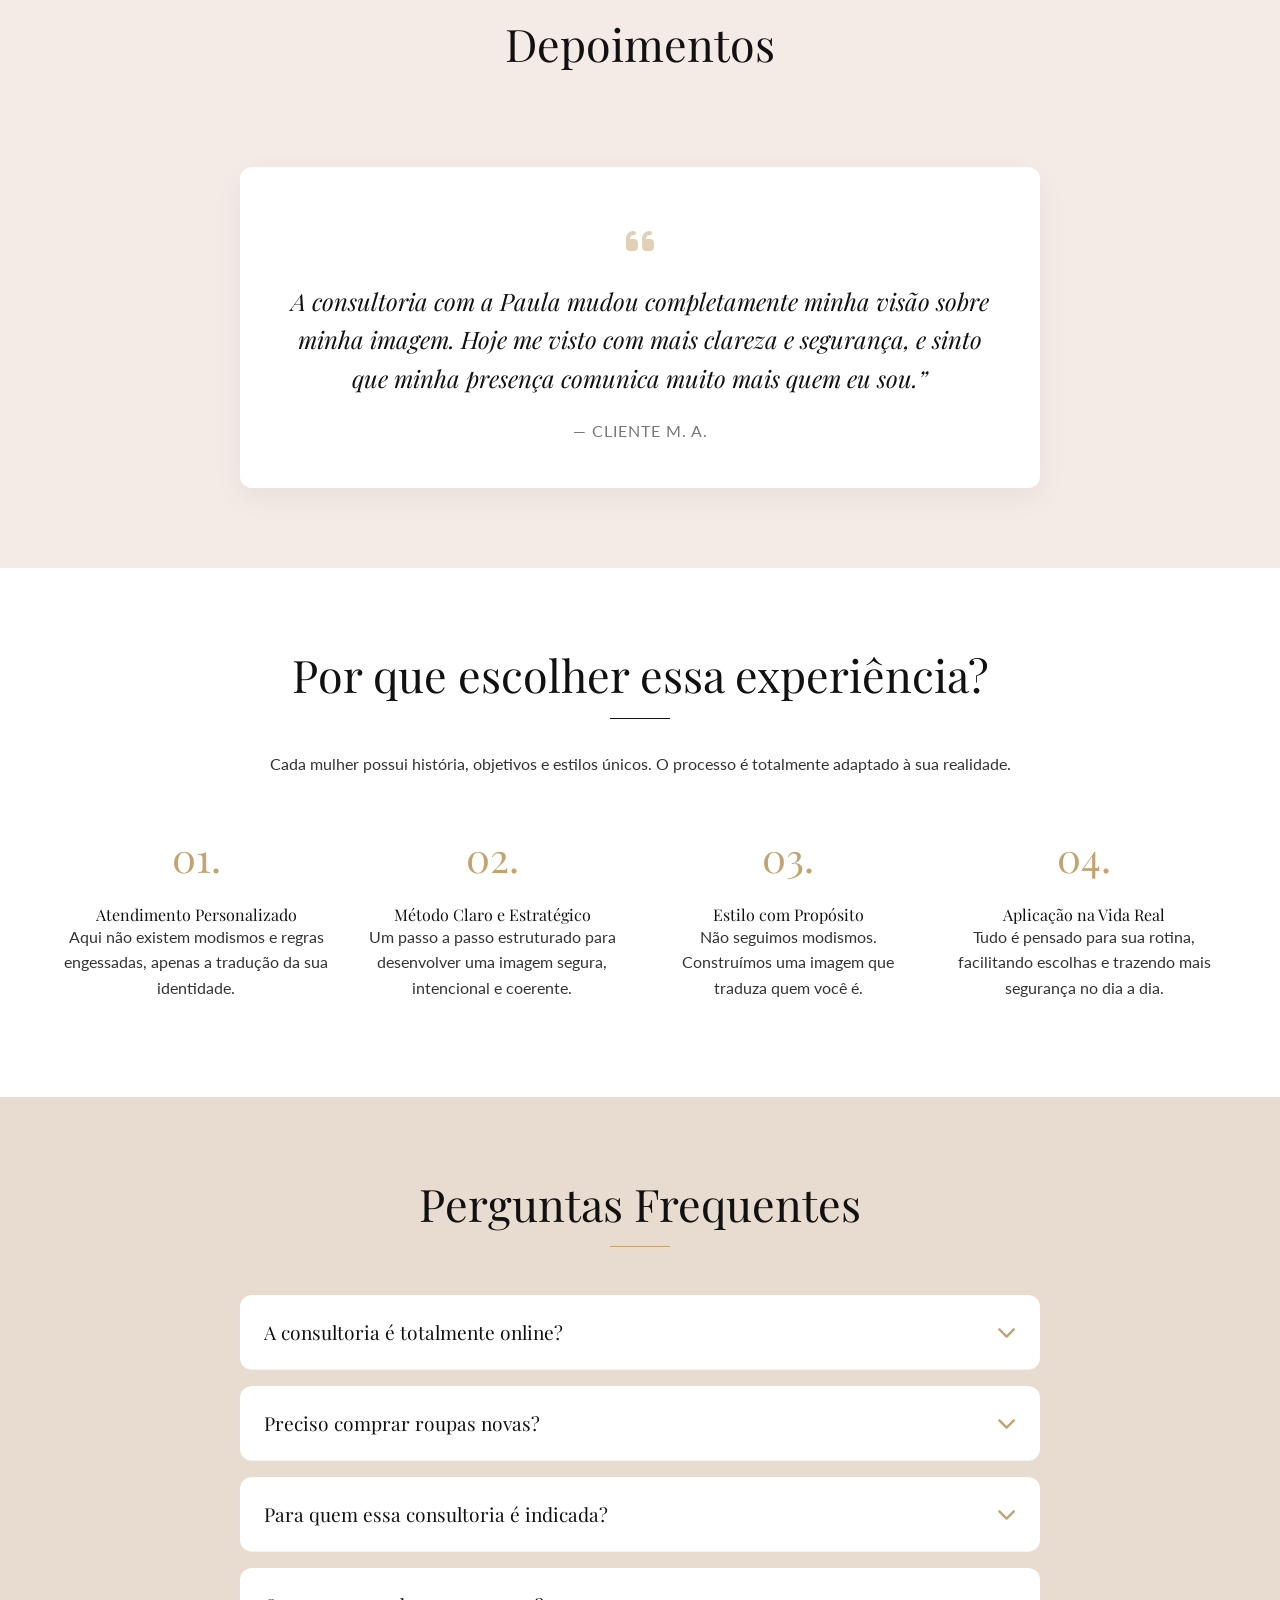
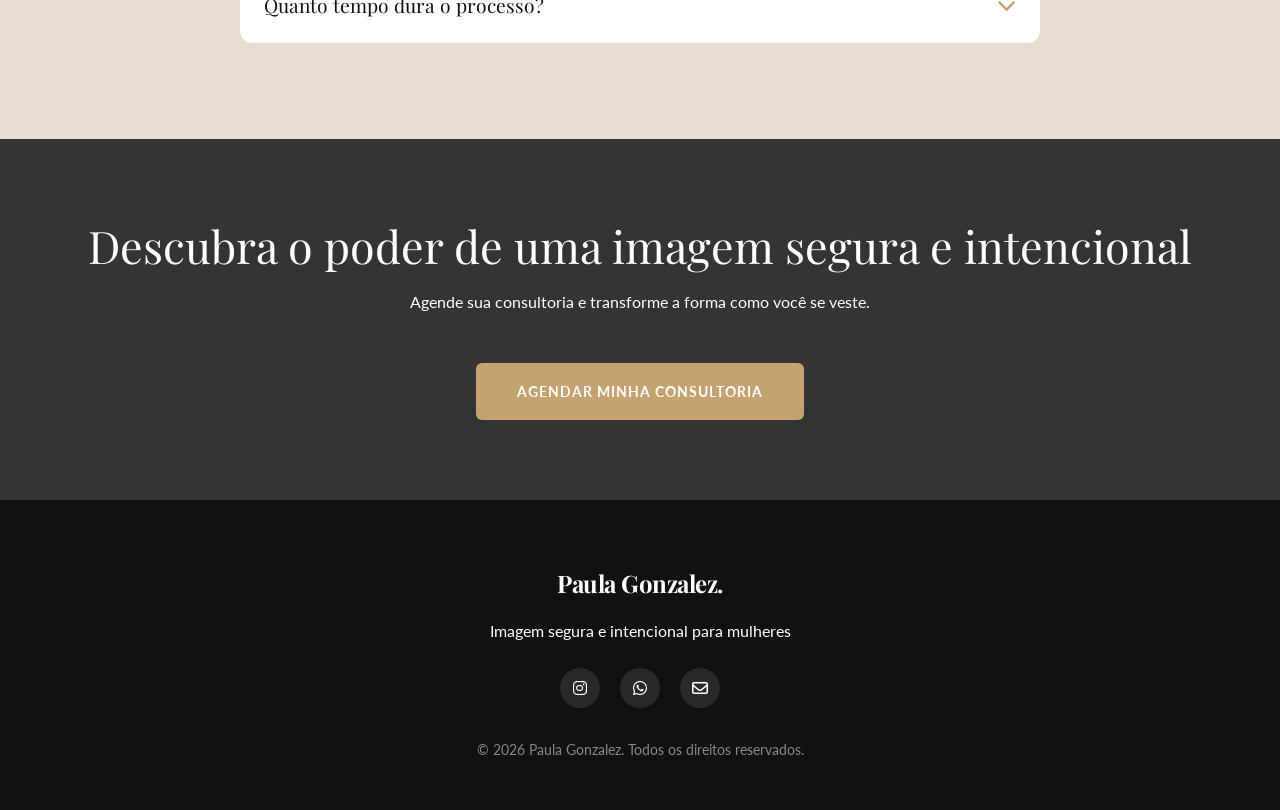
==== commit 303244e0: "melhorando" ====
--- a/index.html
+++ b/index.html
@@ -32,7 +32,13 @@
     <!-- Sticky Header -->
     <header id="header">
         <div class="container header-content">
-            <a href="#" class="logo">Paula Gonzalez.</a>
+            <div class="logo-container">
+                <a href="#" class="logo">Paula Gonzalez.</a>
+                <p
+                    style="font-size: 0.5rem; margin-bottom: 0; text-transform: uppercase; letter-spacing: 1px; color: var(--light-text);">
+                    Consultoria de Imagem e Estilo</p>
+            </div>
+
             <nav class="desktop-nav">
                 <ul>
                     <li><a href="#sobre">A Consultora</a></li>
@@ -62,13 +68,15 @@
     <!-- 1. Hero Section -->
     <section class="hero" id="inicio">
         <div class="container hero-container">
-            <div class="hero-text" data-aos="fade-up" data-aos-duration="1000">
+            <div class="hero-text" style="margin-top: -60px;" data-aos="fade-up" data-aos-duration="1000">
                 <span class="eyebrow">Consultoria de Imagem Online</span>
                 <h1>Sua imagem comunica antes mesmo de você falar.</h1>
                 <p>Consultoria de imagem para mulheres que desejam que sua presença comunique com clareza suas
-                    competências, valores e posicionamento.</p>
-                <p><strong>Uma imagem segura não acontece por acaso.
-                        Ela é construída com intenção</strong> </p>
+                    competências, valores e posicionamento. </br>
+                    <strong class="frase-hero">Uma imagem segura não
+                        acontece por acaso.
+                        Ela é construída com intenção</strong>
+                </p>
                 <div class="hero-buttons">
                     <a href="#contato" class="btn btn-primary">Agendar consultoria</a>
                     <a href="#como-funciona" class="btn btn-outline">Conhecer o método</a>
@@ -77,8 +85,7 @@
             <div class="hero-image-wrapper" data-aos="fade-left" data-aos-duration="1200">
                 <!-- Placeholder for Instagram profile picture/main portrait -->
                 <div class="image-frame">
-                    <img src="https://images.unsplash.com/photo-1515886657613-9f3515b0c78f?q=80&w=1000&auto=format&fit=crop"
-                        alt="Paula Gonzalez - Consultora de Imagem" class="hero-img">
+                    <img src="img/foto1.jpeg" alt="Paula Gonzalez - Consultora de Imagem" class="hero-img">
                 </div>
             </div>
         </div>
@@ -130,8 +137,7 @@
         <div class="container about-container">
             <div class="about-image" data-aos="fade-right">
                 <!-- Placeholder for secondary portrait -->
-                <img src="https://images.unsplash.com/photo-1485230405346-71acb9518d9c?q=80&w=1000&auto=format&fit=crop"
-                    alt="Paula Gonzalez" class="about-img">
+                <img src="img/foto2.jpeg" alt="Paula Gonzalez" class="about-img">
             </div>
             <div class="about-content" data-aos="fade-left">
                 <h2>Muito prazer, sou Paula Gonzalez</h2>
@@ -266,8 +272,9 @@
             </div>
             <div class="results-image" data-aos="fade-left">
                 <!-- Aesthetic lifestyle photo -->
-                <img src="https://images.unsplash.com/photo-1550639525-c97d455acf70?q=80&w=1000&auto=format&fit=crop"
-                    alt="Resultados de estilo" class="results-img">
+                <img src="img/foto3.jpeg" alt="Resultados de estilo" class="results-img"
+                    style="width: 80%; margin: 0 auto; display: block;">
+
             </div>
         </div>
     </section>
@@ -276,15 +283,16 @@
     <section class="social-proof bg-nude section-padding" id="depoimentos">
         <div class="container text-center">
             <div class="section-title" data-aos="fade-up">
-                <h2>Resultados reais de clientes</h2>
+                <h2>Depoimentos</h2>
+                <!-- <h2>Resultados reais de clientes</h2>
                 <div class="separator-gold mx-auto"></div>
                 <p>Veja como o alinhamento entre estilo, imagem e intenção transforma a forma como uma mulher se percebe
-                    e se apresenta</p>
+                    e se apresenta</p> -->
             </div>
 
             <div class="gallery-grid">
                 <!-- Placeholders for IG photos -->
-                <div class="gallery-item" data-aos="zoom-in" data-aos-delay="100">
+                <!-- <div class="gallery-item" data-aos="zoom-in" data-aos-delay="100">
                     <img src="https://images.unsplash.com/photo-1495385794356-15371f348c31?q=80&w=600&auto=format&fit=crop"
                         alt="Look inspiração">
                 </div>
@@ -295,7 +303,7 @@
                 <div class="gallery-item" data-aos="zoom-in" data-aos-delay="300">
                     <img src="https://images.unsplash.com/photo-1434389678232-0aaa5b8429ed?q=80&w=600&auto=format&fit=crop"
                         alt="Look inspiração">
-                </div>
+                </div> -->
             </div>
 
             <div class="testimonials mt-5">
@@ -410,7 +418,8 @@
         <div class="container text-center relative z-10" data-aos="zoom-in">
             <h2>Descubra o poder de uma imagem segura e intencional</h2>
             <p>Agende sua consultoria e transforme a forma como você se veste.</p>
-            <a href="https://wa.me/SEUNUMERO" target="_blank" class="btn btn-gold btn-large mt-4">Agendar Minha
+            <a href="https://wa.me/554591454407?text=Olá,%20gostaria%20de%20saber%20mais%20sobre%20a%20consultoria%20de%20imagem."
+                target="_blank" class="btn btn-gold btn-large mt-4">Agendar Minha
                 Consultoria</a>
         </div>
     </section>
@@ -423,8 +432,10 @@
             <div class="social-links mt-3">
                 <a href="https://www.instagram.com/paulagonzalez.estilo/" target="_blank" aria-label="Instagram"><i
                         class="fab fa-instagram"></i></a>
-                <a href="#" aria-label="WhatsApp"><i class="fab fa-whatsapp"></i></a>
-                <a href="#" aria-label="Email"><i class="far fa-envelope"></i></a>
+                <a href="https://wa.me/554591454407?text=Olá,%20gostaria%20de%20saber%20mais%20sobre%20a%20consultoria%20de%20imagem."
+                    target="_blank" aria-label="WhatsApp"><i class="fab fa-whatsapp"></i></a>
+                <a href="mailto:contatopaulagonzalez@gmail.com" aria-label="Email"><i class="far fa-envelope"></i></a>
+
             </div>
             <p class="copyright mt-4">&copy; 2026 Paula Gonzalez. Todos os direitos reservados.</p>
         </div>
--- a/styles.css
+++ b/styles.css
@@ -1,18 +1,22 @@
 /* =========================================
    VARIABLES & SETUP
    ========================================= */
-   :root {
-    --primary-color: #111111; /* Black */
-    --secondary-color: #c4a371; /* Soft Gold */
-    --accent-color: #e8dcd0; /* Beige */
+:root {
+    --primary-color: #111111;
+    /* Black */
+    --secondary-color: #c4a371;
+    /* Soft Gold */
+    --accent-color: #e8dcd0;
+    /* Beige */
     --bg-color: #ffffff;
-    --nude-color: #f5ebe6; /* Nude */
+    --nude-color: #f5ebe6;
+    /* Nude */
     --text-color: #333333;
     --light-text: #777777;
-    
+
     --font-heading: 'Playfair Display', serif;
     --font-body: 'Lato', sans-serif;
-    
+
     --transition: all 0.3s cubic-bezier(0.25, 0.8, 0.25, 1);
 }
 
@@ -38,7 +42,12 @@
 /* =========================================
    TYPOGRAPHY
    ========================================= */
-h1, h2, h3, h4, h5, h6 {
+h1,
+h2,
+h3,
+h4,
+h5,
+h6 {
     font-family: var(--font-heading);
     color: var(--primary-color);
     font-weight: 400;
@@ -80,6 +89,20 @@
     margin-bottom: 1rem;
 }
 
+.problem-card p strong {
+    font-family: var(--font-heading);
+    font-size: 1.2rem;
+    /* opcional: deixa um pouquinho maior */
+}
+
+.frase-hero {
+    font-family: var(--font-heading);
+
+    text-align: center;
+    /* opcional: deixa um pouquinho maior */
+}
+
+
 /* =========================================
    UTILITIES
    ========================================= */
@@ -89,24 +112,55 @@
     margin: 0 auto;
 }
 
-.text-center { text-align: center; }
-.relative { position: relative; }
-.z-10 { z-index: 10; }
-.mt-3 { margin-top: 1.5rem; }
-.mt-4 { margin-top: 2rem; }
-.mt-5 { margin-top: 3rem; }
+.text-center {
+    text-align: center;
+}
+
+.relative {
+    position: relative;
+}
+
+.z-10 {
+    z-index: 10;
+}
+
+.mt-3 {
+    margin-top: 1.5rem;
+}
+
+.mt-4 {
+    margin-top: 2rem;
+}
+
+.mt-5 {
+    margin-top: 3rem;
+}
 
 .section-padding {
     padding: 5rem 0;
 }
 
 /* Variables mapping */
-.bg-nude { background-color: var(--nude-color); }
-.bg-beige { background-color: var(--accent-color); }
-.bg-black { background-color: var(--primary-color); }
-.bg-white { background-color: var(--bg-color); }
-
-.text-white h2, .text-white h3, .text-white p, .text-white .eyebrow {
+.bg-nude {
+    background-color: var(--nude-color);
+}
+
+.bg-beige {
+    background-color: var(--accent-color);
+}
+
+.bg-black {
+    background-color: var(--primary-color);
+}
+
+.bg-white {
+    background-color: var(--bg-color);
+}
+
+.text-white h2,
+.text-white h3,
+.text-white p,
+.text-white .eyebrow {
     color: #ffffff;
 }
 
@@ -119,13 +173,15 @@
 }
 
 /* Separators */
-.separator-gold, .separator-black {
+.separator-gold,
+.separator-black {
     height: 1px;
     width: 60px;
     margin-bottom: 2rem;
 }
 
-.separator-gold.mx-auto, .separator-black.mx-auto {
+.separator-gold.mx-auto,
+.separator-black.mx-auto {
     margin-left: auto;
     margin-right: auto;
 }
@@ -134,8 +190,13 @@
     margin-left: 0;
 }
 
-.separator-gold { background-color: var(--secondary-color); }
-.separator-black { background-color: var(--primary-color); }
+.separator-gold {
+    background-color: var(--secondary-color);
+}
+
+.separator-black {
+    background-color: var(--primary-color);
+}
 
 /* =========================================
    BUTTONS
@@ -259,7 +320,7 @@
     top: 80px;
     left: 0;
     width: 100%;
-    box-shadow: 0 10px 15px rgba(0,0,0,0.05);
+    box-shadow: 0 10px 15px rgba(0, 0, 0, 0.05);
 }
 
 .mobile-nav.active {
@@ -337,7 +398,7 @@
     height: auto;
     object-fit: cover;
     aspect-ratio: 4/5;
-    box-shadow: 0 20px 40px rgba(0,0,0,0.1);
+    box-shadow: 0 20px 40px rgba(0, 0, 0, 0.1);
 }
 
 /* =========================================
@@ -360,7 +421,7 @@
 
 .problem-card:hover {
     transform: translateY(-10px);
-    box-shadow: 0 15px 30px rgba(0,0,0,0.05);
+    box-shadow: 0 15px 30px rgba(0, 0, 0, 0.05);
     border-color: var(--secondary-color);
 }
 
@@ -433,7 +494,7 @@
     position: relative;
     z-index: 2;
     padding-top: 1rem;
-    border-top: 1px solid rgba(255,255,255,0.2);
+    border-top: 1px solid rgba(255, 255, 255, 0.2);
 }
 
 .step-content h3 {
@@ -467,7 +528,8 @@
     border-color: var(--primary-color);
 }
 
-.service-card:hover h3, .service-card:hover p {
+.service-card:hover h3,
+.service-card:hover p {
     color: #ffffff;
 }
 
@@ -543,7 +605,7 @@
     margin: 0 auto;
     background-color: #ffffff;
     padding: 3rem;
-    box-shadow: 0 10px 30px rgba(0,0,0,0.05);
+    box-shadow: 0 10px 30px rgba(0, 0, 0, 0.05);
 }
 
 .quote-icon {
@@ -599,7 +661,7 @@
 
 .accordion-item {
     background-color: #ffffff;
-    border-bottom: 1px solid rgba(0,0,0,0.05);
+    border-bottom: 1px solid rgba(0, 0, 0, 0.05);
     margin-bottom: 1rem;
 }
 
@@ -684,7 +746,7 @@
     width: 40px;
     height: 40px;
     line-height: 40px;
-    background-color: rgba(255,255,255,0.1);
+    background-color: rgba(255, 255, 255, 0.1);
     border-radius: 50%;
     margin: 0 0.5rem;
     transition: var(--transition);
@@ -696,9 +758,44 @@
 }
 
 .copyright {
-    color: rgba(255,255,255,0.5);
+    color: rgba(255, 255, 255, 0.5);
     font-size: 0.85rem;
 }
+
+
+/* =========================================
+   BORDAS ARREDONDADAS (Suavização do layout)
+   ========================================= */
+
+/* 1. Botões */
+.btn {
+    border-radius: 6px;
+    /* Mude para 30px se quiser botões em formato de "pílula" */
+}
+
+/* 2. Cartões (Problemas, Serviços, Depoimentos e FAQ) */
+.problem-card,
+.service-card,
+.testimonial-card,
+.accordion-item {
+    border-radius: 12px;
+}
+
+/* 3. Imagens (Fotos da consultora e galeria) */
+.hero-img,
+.about-img,
+.results-img,
+.gallery-item,
+.gallery-item img {
+    border-radius: 16px;
+}
+
+/* 4. A moldura dourada atrás da foto principal */
+.image-frame::after {
+    border-radius: 16px;
+}
+
+
 
 /* =========================================
    MEDIA QUERIES
@@ -707,7 +804,7 @@
     .d-none-mobile {
         display: none !important;
     }
-    
+
     .mobile-menu-toggle {
         display: block;
     }
@@ -716,37 +813,44 @@
         display: none;
     }
 
-    .hero-container, .about-container, .results-container {
+    .hero-container,
+    .about-container,
+    .results-container {
         grid-template-columns: 1fr;
         gap: 3rem;
     }
 
-    .hero-text, .about-content, .results-content {
+    .hero-text,
+    .about-content,
+    .results-content {
         order: -1;
     }
-    
+
     .image-frame::after {
         display: none;
     }
 
-    .services-grid, .diff-grid {
+    .services-grid,
+    .diff-grid {
         grid-template-columns: repeat(2, 1fr);
     }
 }
 
 @media (max-width: 768px) {
-    .services-grid, .diff-grid {
+
+    .services-grid,
+    .diff-grid {
         grid-template-columns: 1fr;
     }
-    
+
     .gallery-grid {
         grid-template-columns: 1fr;
     }
-    
+
     h1 {
         font-size: 2.5rem;
     }
-    
+
     h2 {
         font-size: 2rem;
     }
@@ -754,8 +858,8 @@
     .hero-buttons {
         flex-direction: column;
     }
-    
+
     .hero {
         padding-top: 120px;
     }
-}
+}
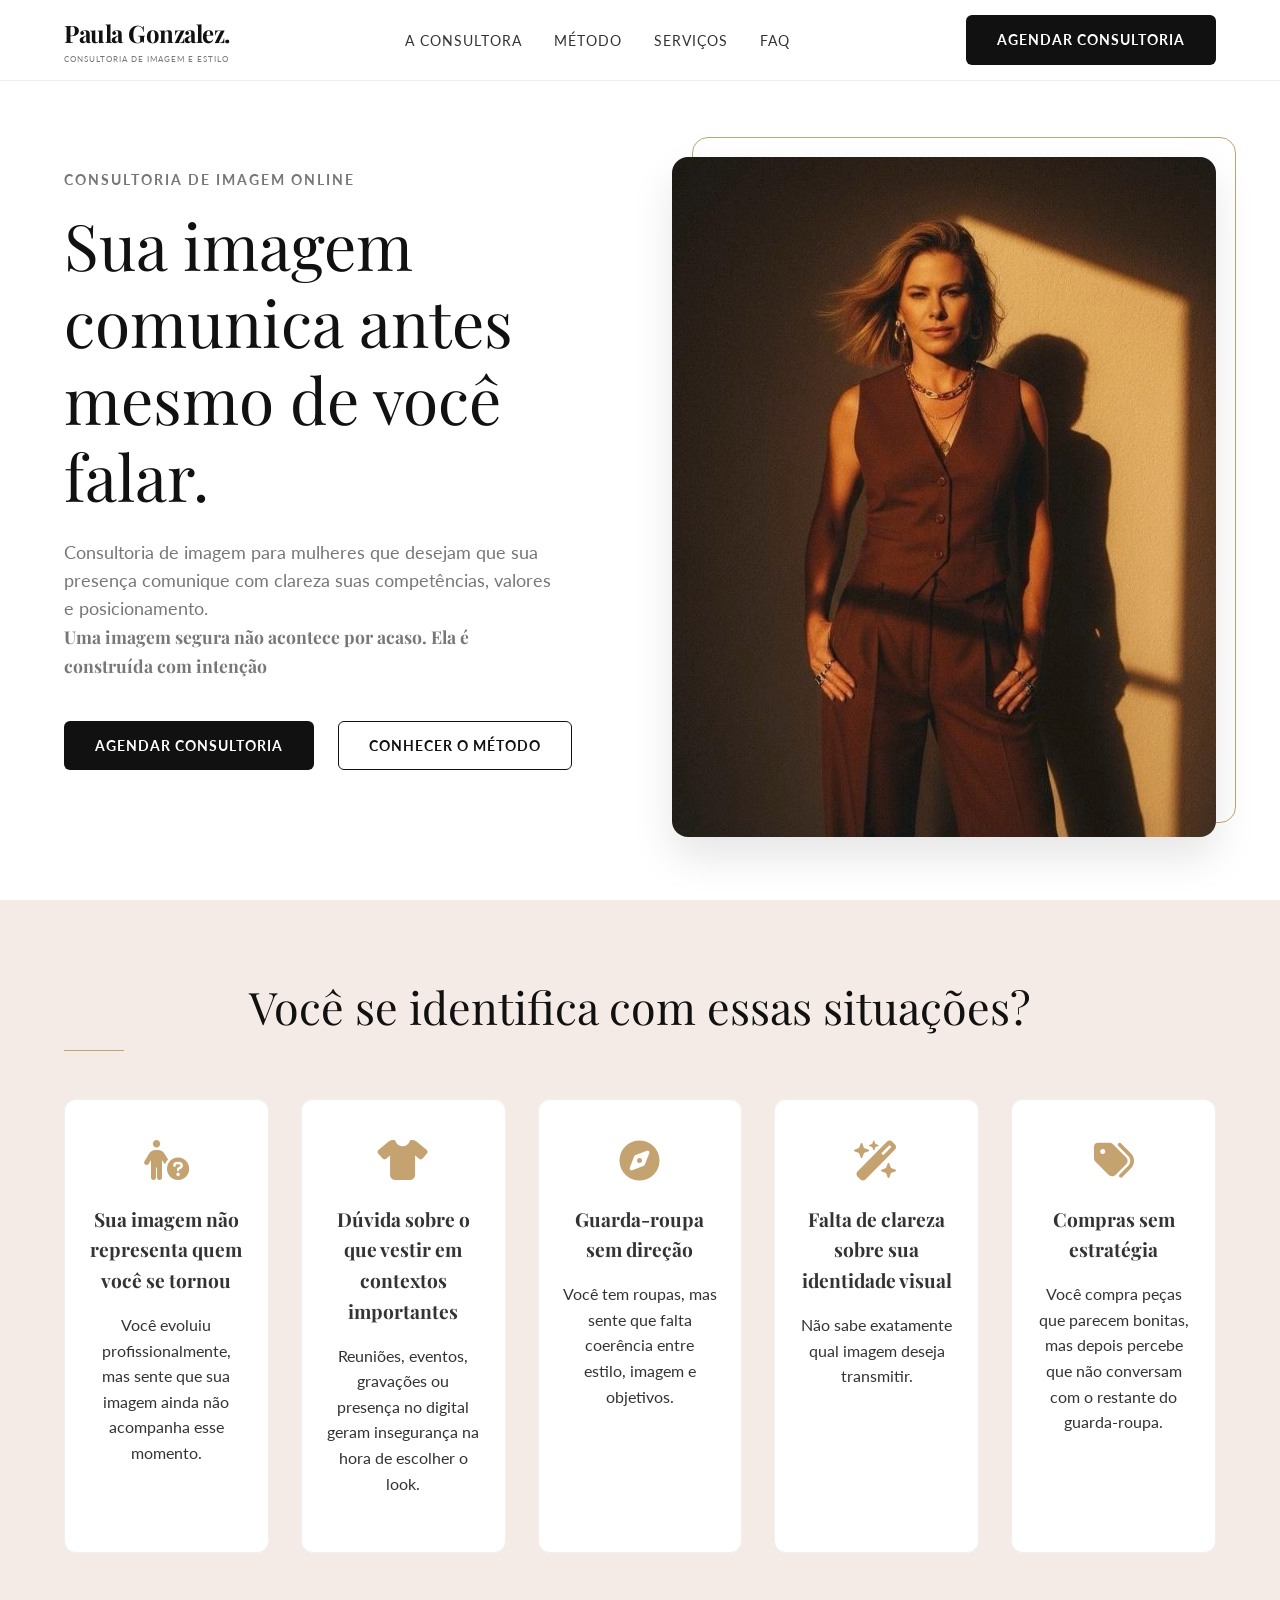
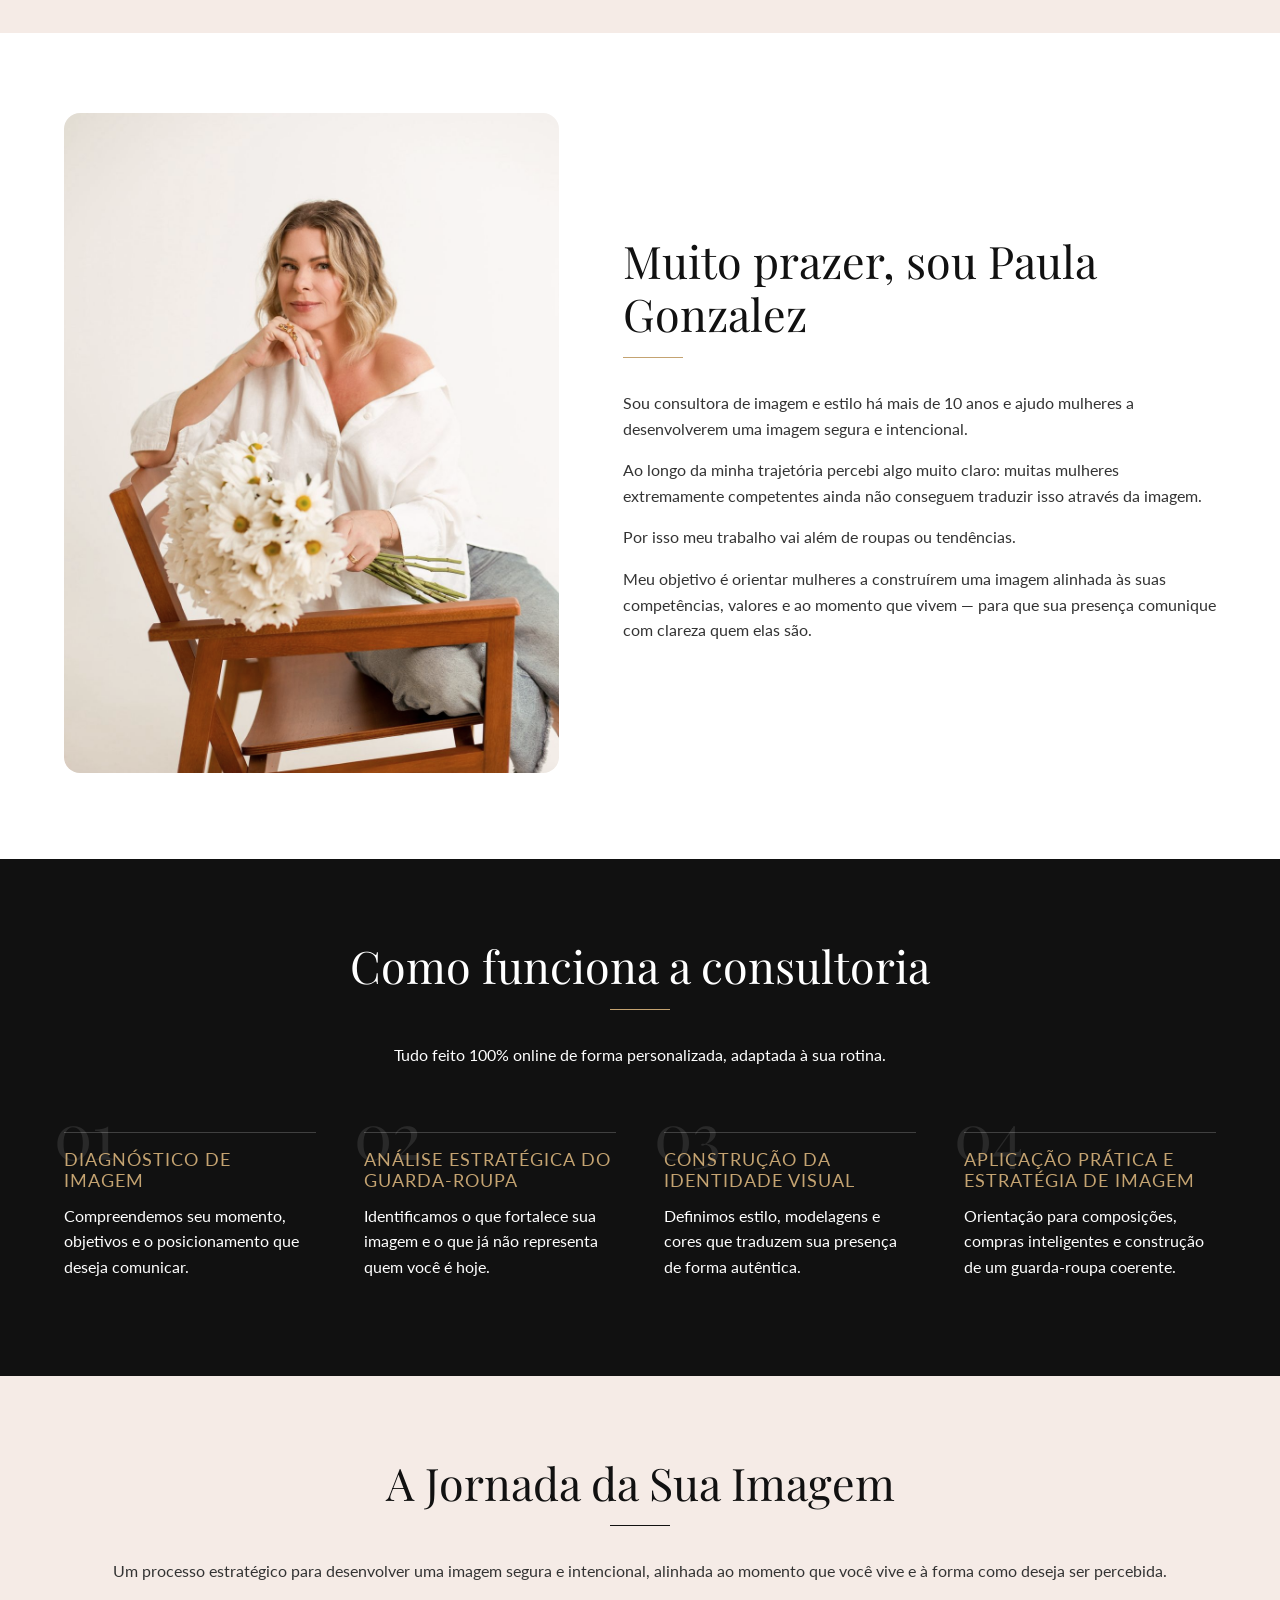
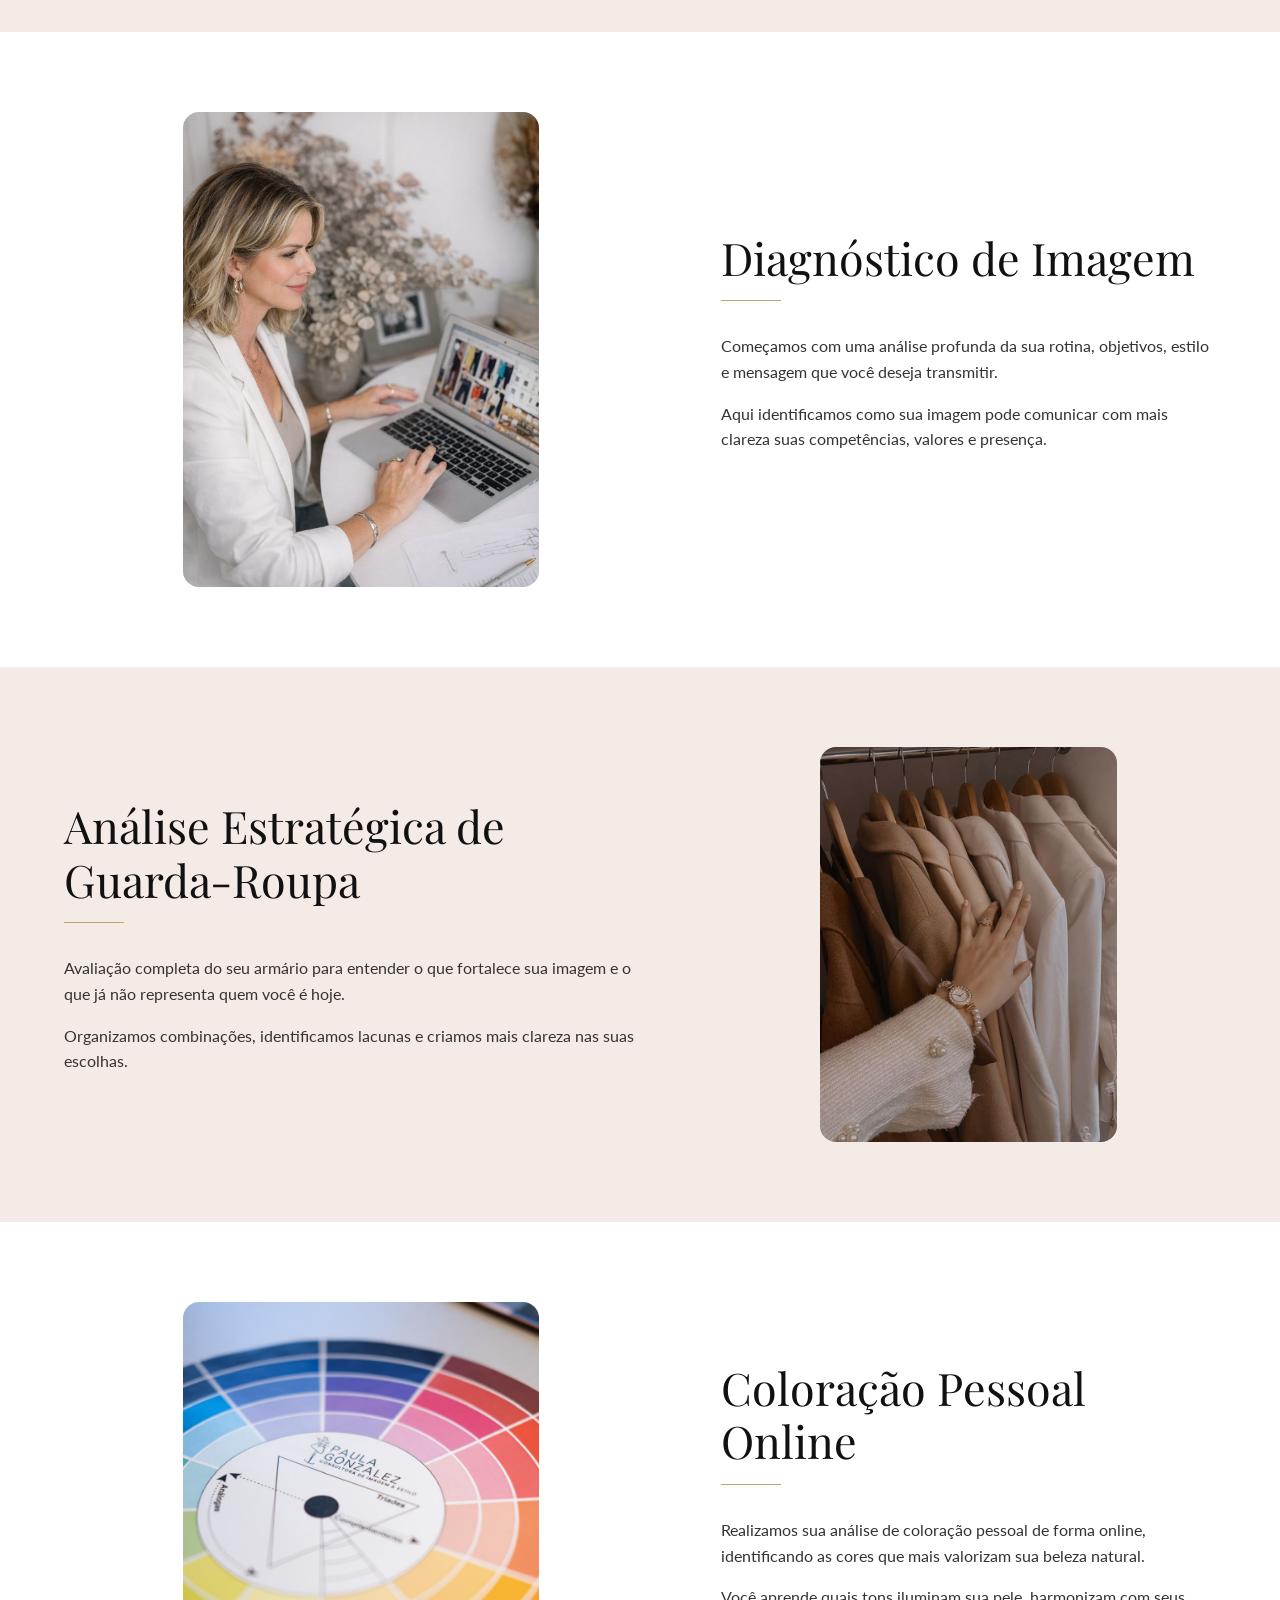
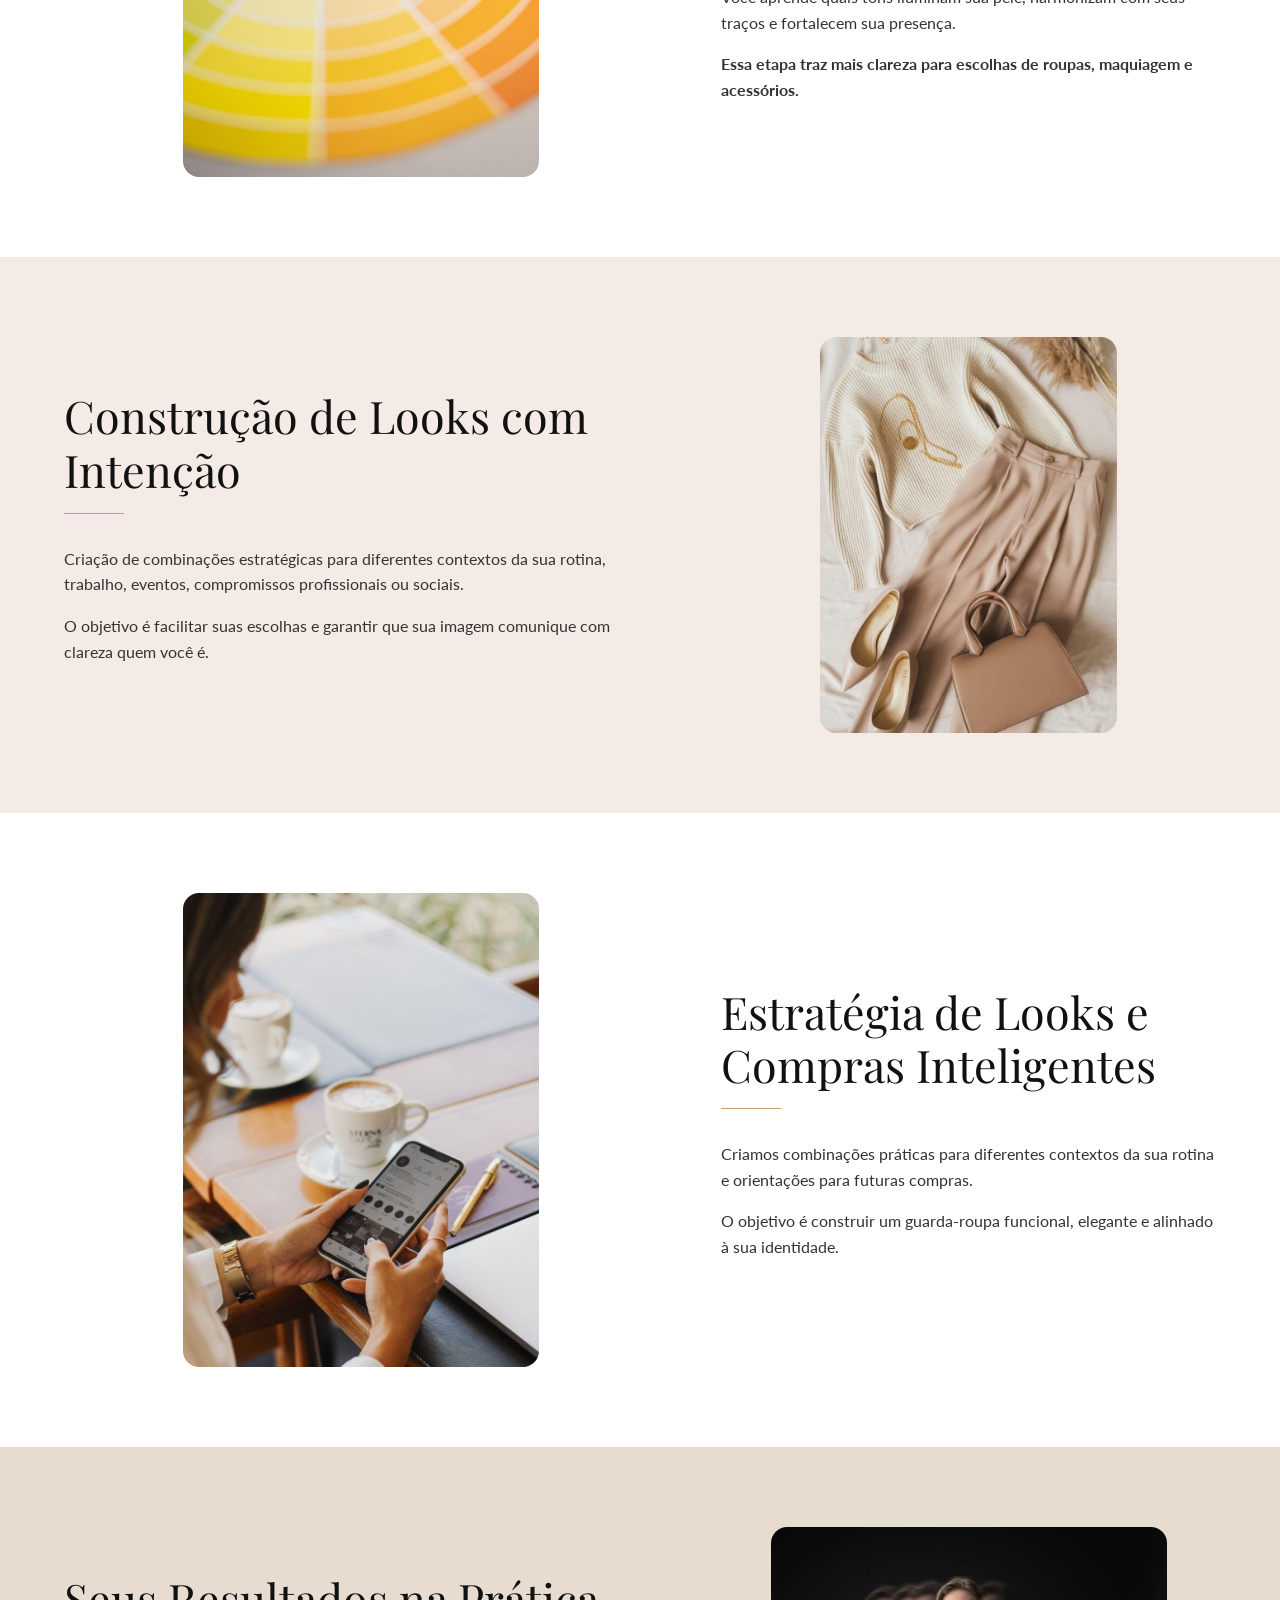
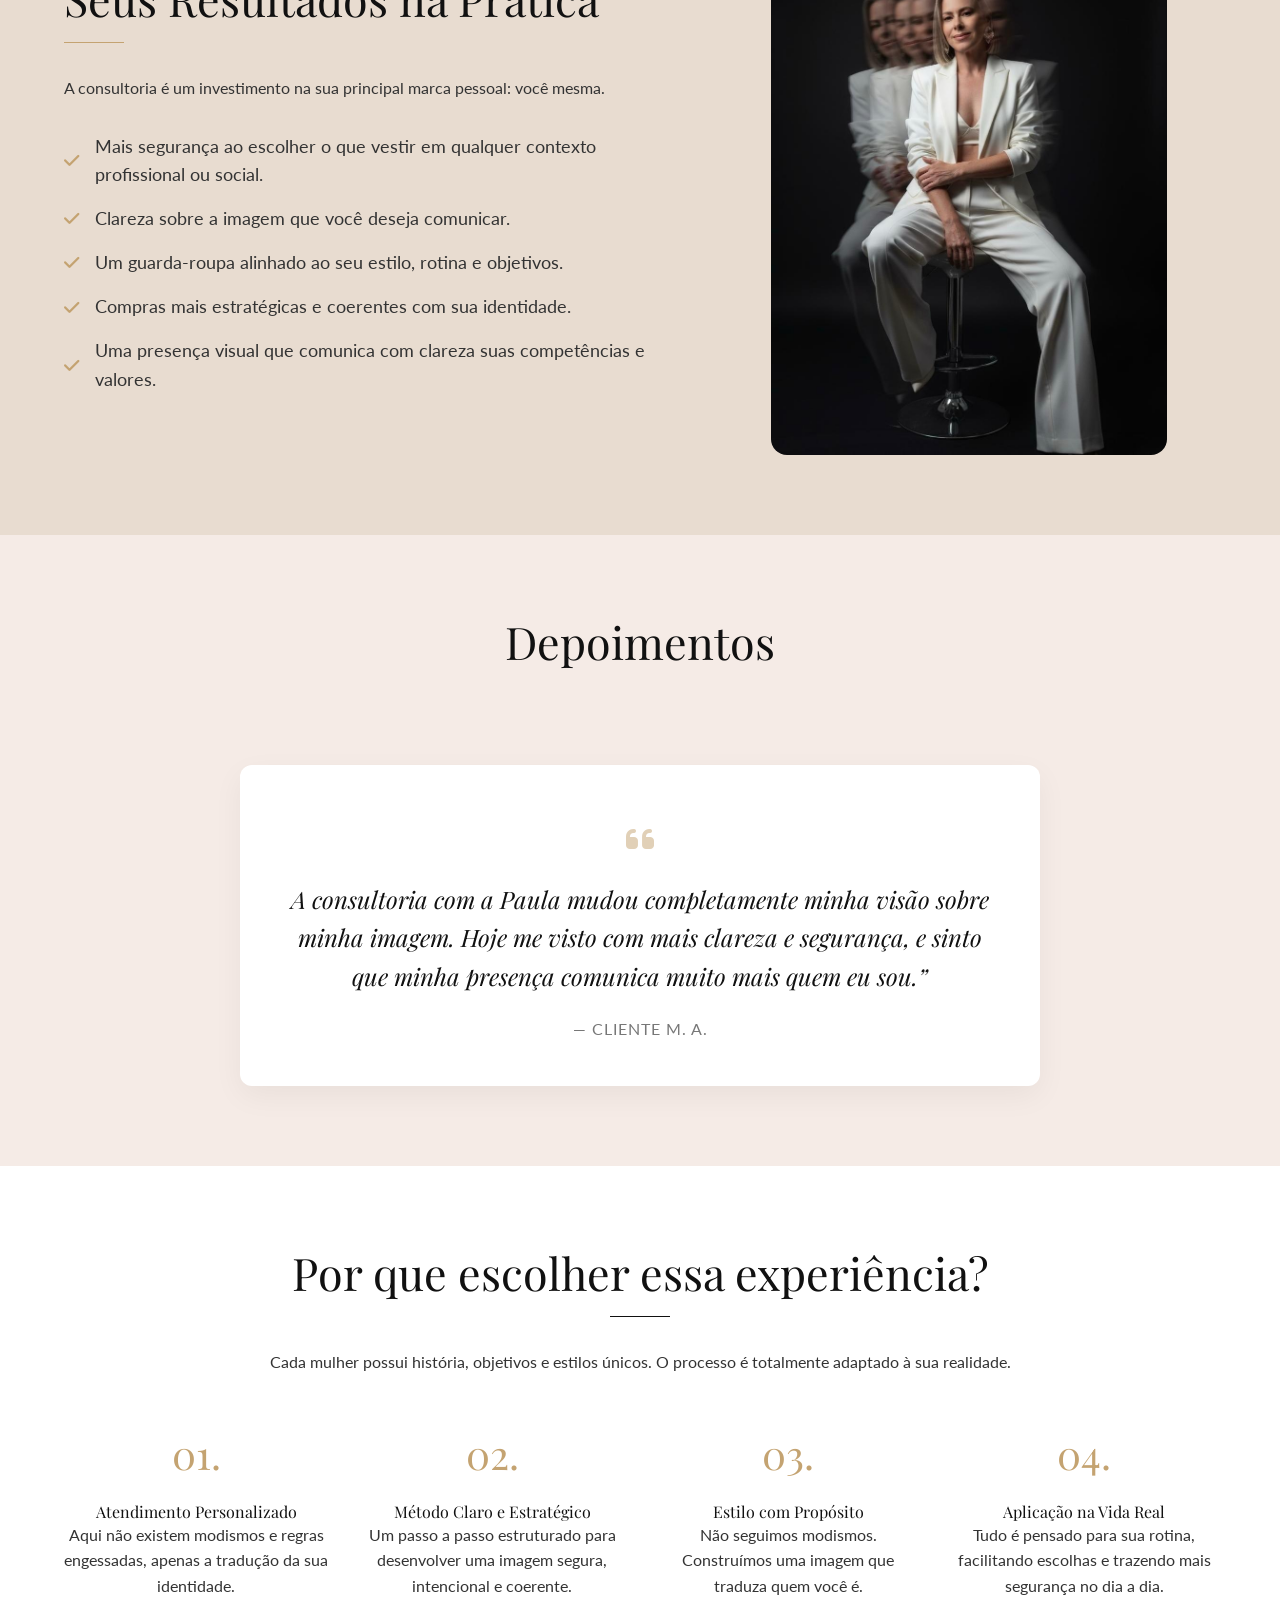
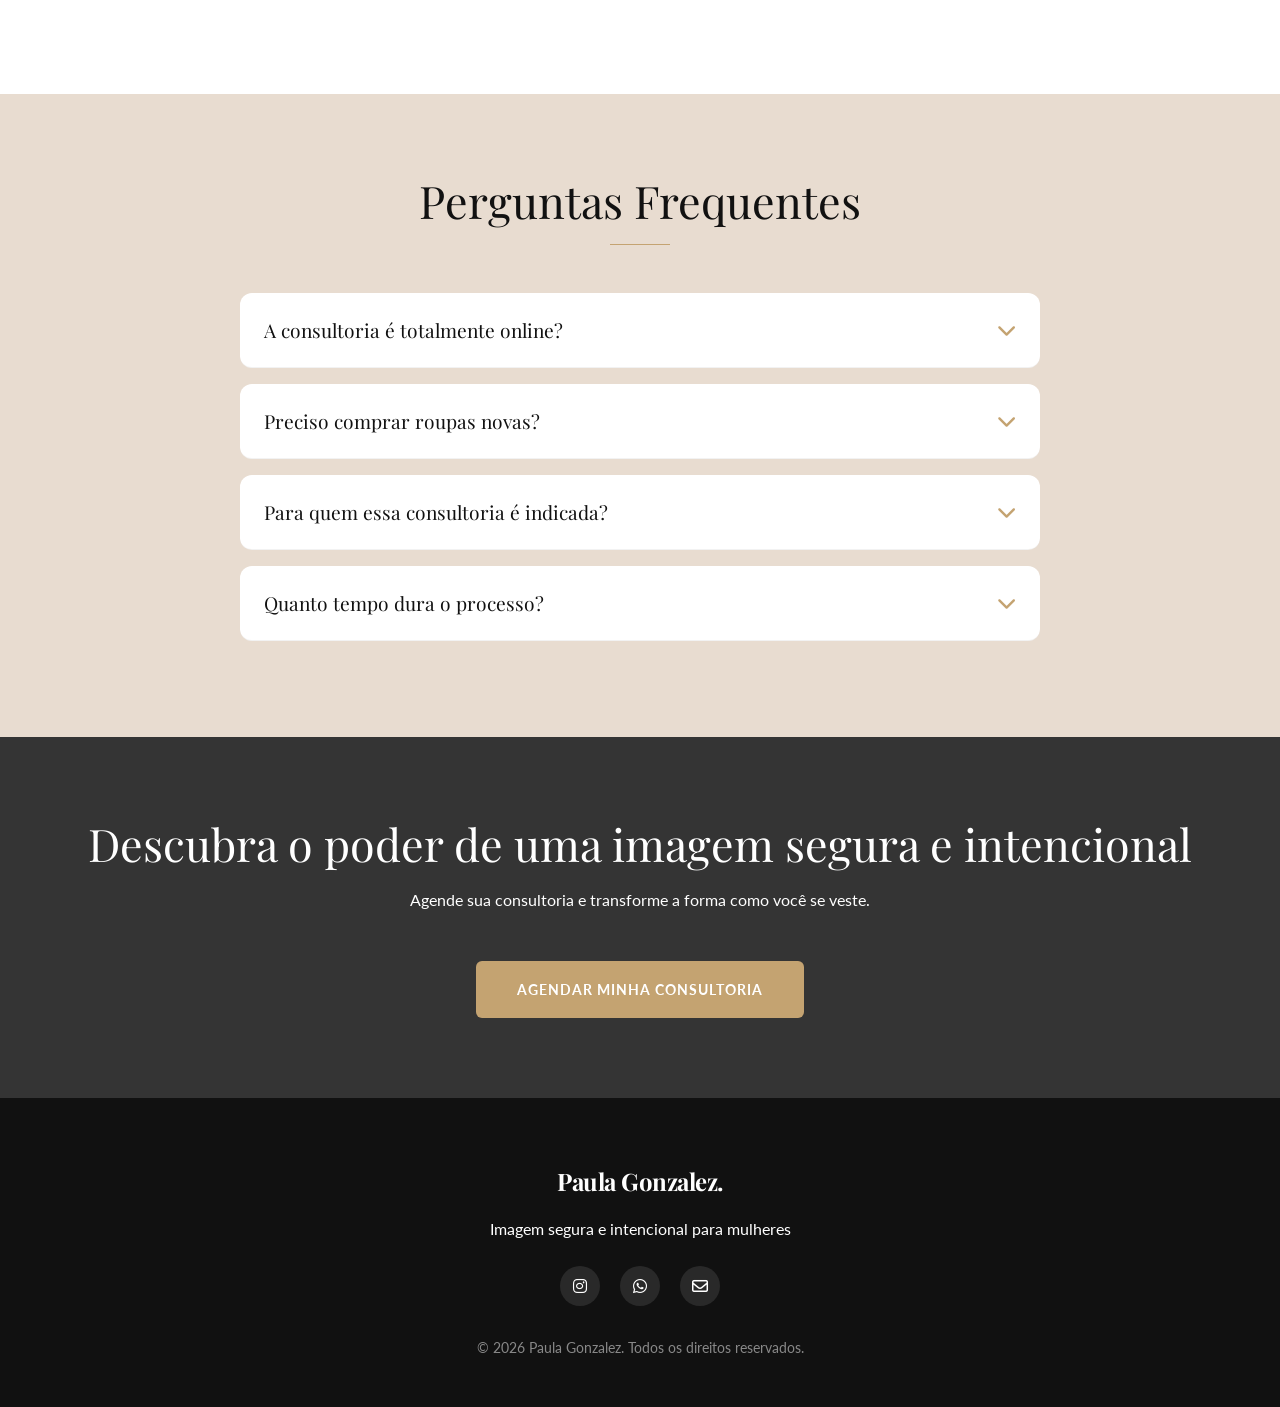
==== commit 50c9ac59: "melhorias" ====
--- a/index.html
+++ b/index.html
@@ -157,7 +157,6 @@
     <section class="how-it-works bg-black text-white section-padding" id="como-funciona">
         <div class="container">
             <div class="section-title text-center" data-aos="fade-up">
-                <span class="eyebrow gold-text">A Jornada</span>
                 <h2>Como funciona a consultoria</h2>
                 <div class="separator-gold mx-auto"></div>
                 <p class="subtitle mt-3">Tudo feito 100% online de forma personalizada, adaptada à sua rotina.</p>
@@ -200,8 +199,9 @@
         </div>
     </section>
 
-    <!-- 5. Serviços oferecidos -->
-    <section class="services section-padding bg-beige" id="servicos">
+    <!-- Nova Seção: Coloração Pessoal -->
+    <!-- Título Incial da Jornada -->
+    <section class="section-padding bg-nude" id="servicos" style="padding-bottom: 2rem;">
         <div class="container">
             <div class="section-title text-center" data-aos="fade-up">
                 <h2>A Jornada da Sua Imagem</h2>
@@ -209,47 +209,102 @@
                 <p>Um processo estratégico para desenvolver uma imagem segura e intencional, alinhada ao momento que
                     você vive e à forma como deseja ser percebida.</p>
             </div>
-
-            <div class="services-grid">
-                <div class="service-card" data-aos="fade-up" data-aos-delay="100">
-                    <div class="service-icon"><i class="fa-solid fa-gem"></i></div>
-                    <h3>Diagnóstico de Imagem</h3>
-                    <p>Começamos com uma análise profunda da sua rotina, objetivos, estilo e mensagem que você deseja
-                        transmitir.
-                        Aqui identificamos como sua imagem pode comunicar com mais clareza suas competências, valores e
-                        presença.</p>
-                </div>
-
-                <div class="service-card" data-aos="fade-up" data-aos-delay="200">
-                    <div class="service-icon"><i class="fa-solid fa-door-open"></i></div>
-                    <h3>Análise Estratégica de Guarda-Roupa</h3>
-                    <p>Avaliação completa do seu armário para entender o que fortalece sua imagem e o que já não
-                        representa quem você é hoje.
-                        Organizamos combinações, identificamos lacunas e criamos mais clareza nas suas escolhas.</p>
-                </div>
-
-                <div class="service-card" data-aos="fade-up" data-aos-delay="300">
-                    <div class="service-icon"><i class="fa-solid fa-camera-retro"></i></div>
-                    <h3>Construção de Looks com Intenção</h3>
-                    <p>Criação de combinações estratégicas para diferentes contextos da sua rotina, trabalho, eventos,
-                        compromissos profissionais ou sociais.
-                        O objetivo é facilitar suas escolhas e garantir que sua imagem comunique com clareza quem você
-                        é.</p>
-                </div>
-
-                <div class="service-card" data-aos="fade-up" data-aos-delay="400">
-                    <div class="service-icon"><i class="fa-solid fa-bag-shopping"></i></div>
-                    <h3>Estratégia de Looks e Compras Inteligentes</h3>
-                    <p>Criamos combinações práticas para diferentes contextos da sua rotina e orientações para futuras
-                        compras.
-                        O objetivo é construir um guarda-roupa funcional, elegante e alinhado à sua identidade.</p>
-                </div>
+        </div>
+    </section>
+
+    <!-- 1. Diagnóstico de Imagem -->
+    <section class="color-analysis section-padding bg-white" id="diagnostico">
+        <div class="container results-container">
+            <div class="color-image" data-aos="fade-right">
+                <img src="img/foto6.jpeg" alt="Diagnóstico de Imagem" class="results-img"
+                    style="border-radius: 16px; width: 60%; margin: 0 auto; display: block;">
+            </div>
+            <div class="color-content" data-aos="fade-left">
+                <h2>Diagnóstico de Imagem</h2>
+                <div class="separator-gold left"></div>
+                <p>Começamos com uma análise profunda da sua rotina, objetivos, estilo e mensagem que você deseja
+                    transmitir.</p>
+                <p>Aqui identificamos como sua imagem pode comunicar com mais clareza suas competências, valores e
+                    presença.</p>
+            </div>
+        </div>
+    </section>
+
+    <!-- 2. Análise Estratégica de Guarda-Roupa -->
+    <section class="color-analysis section-padding bg-nude" id="analise-guarda-roupa">
+        <div class="container results-container">
+            <div class="color-content" data-aos="fade-right">
+                <h2>Análise Estratégica de Guarda-Roupa</h2>
+                <div class="separator-gold left"></div>
+                <p>Avaliação completa do seu armário para entender o que fortalece sua imagem e o que já não representa
+                    quem você é hoje.</p>
+                <p>Organizamos combinações, identificamos lacunas e criamos mais clareza nas suas escolhas.</p>
+            </div>
+            <div class="color-image" data-aos="fade-left">
+                <img src="img/foto5.jpeg" alt="Análise Estratégica de Guarda-Roupa" class="results-img"
+                    style="border-radius: 16px; width: 60%; margin: 0 auto; display: block;">
+            </div>
+        </div>
+    </section>
+
+    <!-- 3. Coloração Pessoal Online -->
+    <section class="color-analysis section-padding bg-white" id="coloracao">
+        <div class="container results-container">
+            <div class="color-image" data-aos="fade-right">
+                <img src="img/foto4.jpeg" style="width: 60%; margin: 0 auto; display: block;"
+                    alt="Coloração Pessoal Online" class="results-img"
+                    style="border-radius: 16px; width: 60%; margin: 0 auto; display: block;">
+            </div>
+            <div class="color-content" data-aos="fade-left">
+                <h2>Coloração Pessoal Online</h2>
+                <div class="separator-gold left"></div>
+                <p>Realizamos sua análise de coloração pessoal de forma online, identificando as cores que mais
+                    valorizam sua beleza natural.</p>
+                <p>Você aprende quais tons iluminam sua pele, harmonizam com seus traços e fortalecem sua presença.</p>
+                <p><strong>Essa etapa traz mais clareza para escolhas de roupas, maquiagem e acessórios.</strong></p>
+
+
+            </div>
+        </div>
+    </section>
+
+    <!-- 4. Construção de Looks com Intenção -->
+    <section class="color-analysis section-padding bg-nude" id="looks">
+        <div class="container results-container">
+            <div class="color-content" data-aos="fade-right">
+                <h2>Construção de Looks com Intenção</h2>
+                <div class="separator-gold left"></div>
+                <p>Criação de combinações estratégicas para diferentes contextos da sua rotina, trabalho, eventos,
+                    compromissos profissionais ou sociais.</p>
+                <p>O objetivo é facilitar suas escolhas e garantir que sua imagem comunique com clareza quem você
+                    é.</p>
+            </div>
+            <div class="color-image" data-aos="fade-left">
+                <img src="img/foto7.jpeg" alt="Construção de Looks com Intenção" class="results-img"
+                    style="border-radius: 16px; width: 60%; margin: 0 auto; display: block;">
+            </div>
+        </div>
+    </section>
+
+    <!-- 5. Estratégia de Looks e Compras Inteligentes -->
+    <section class="color-analysis section-padding bg-white" id="compras">
+        <div class="container results-container">
+            <div class="color-image" data-aos="fade-right">
+                <img src="img/foto8.jpeg" alt="Estratégia de Looks e Compras Inteligentes" class="results-img"
+                    style="border-radius: 16px; width: 60%; margin: 0 auto; display: block;">
+            </div>
+            <div class="color-content" data-aos="fade-left">
+                <h2>Estratégia de Looks e Compras Inteligentes</h2>
+                <div class="separator-gold left"></div>
+                <p>Criamos combinações práticas para diferentes contextos da sua rotina e orientações para futuras
+                    compras.</p>
+                <p>O objetivo é construir um guarda-roupa funcional, elegante e alinhado à sua identidade.</p>
             </div>
         </div>
     </section>
 
     <!-- 6. Resultados -->
-    <section class="results section-padding" id="resultados">
+    <section class="results section-padding bg-beige" id="resultados">
         <div class="container results-container">
             <div class="results-content" data-aos="fade-right">
                 <h2>Seus Resultados na Prática</h2>
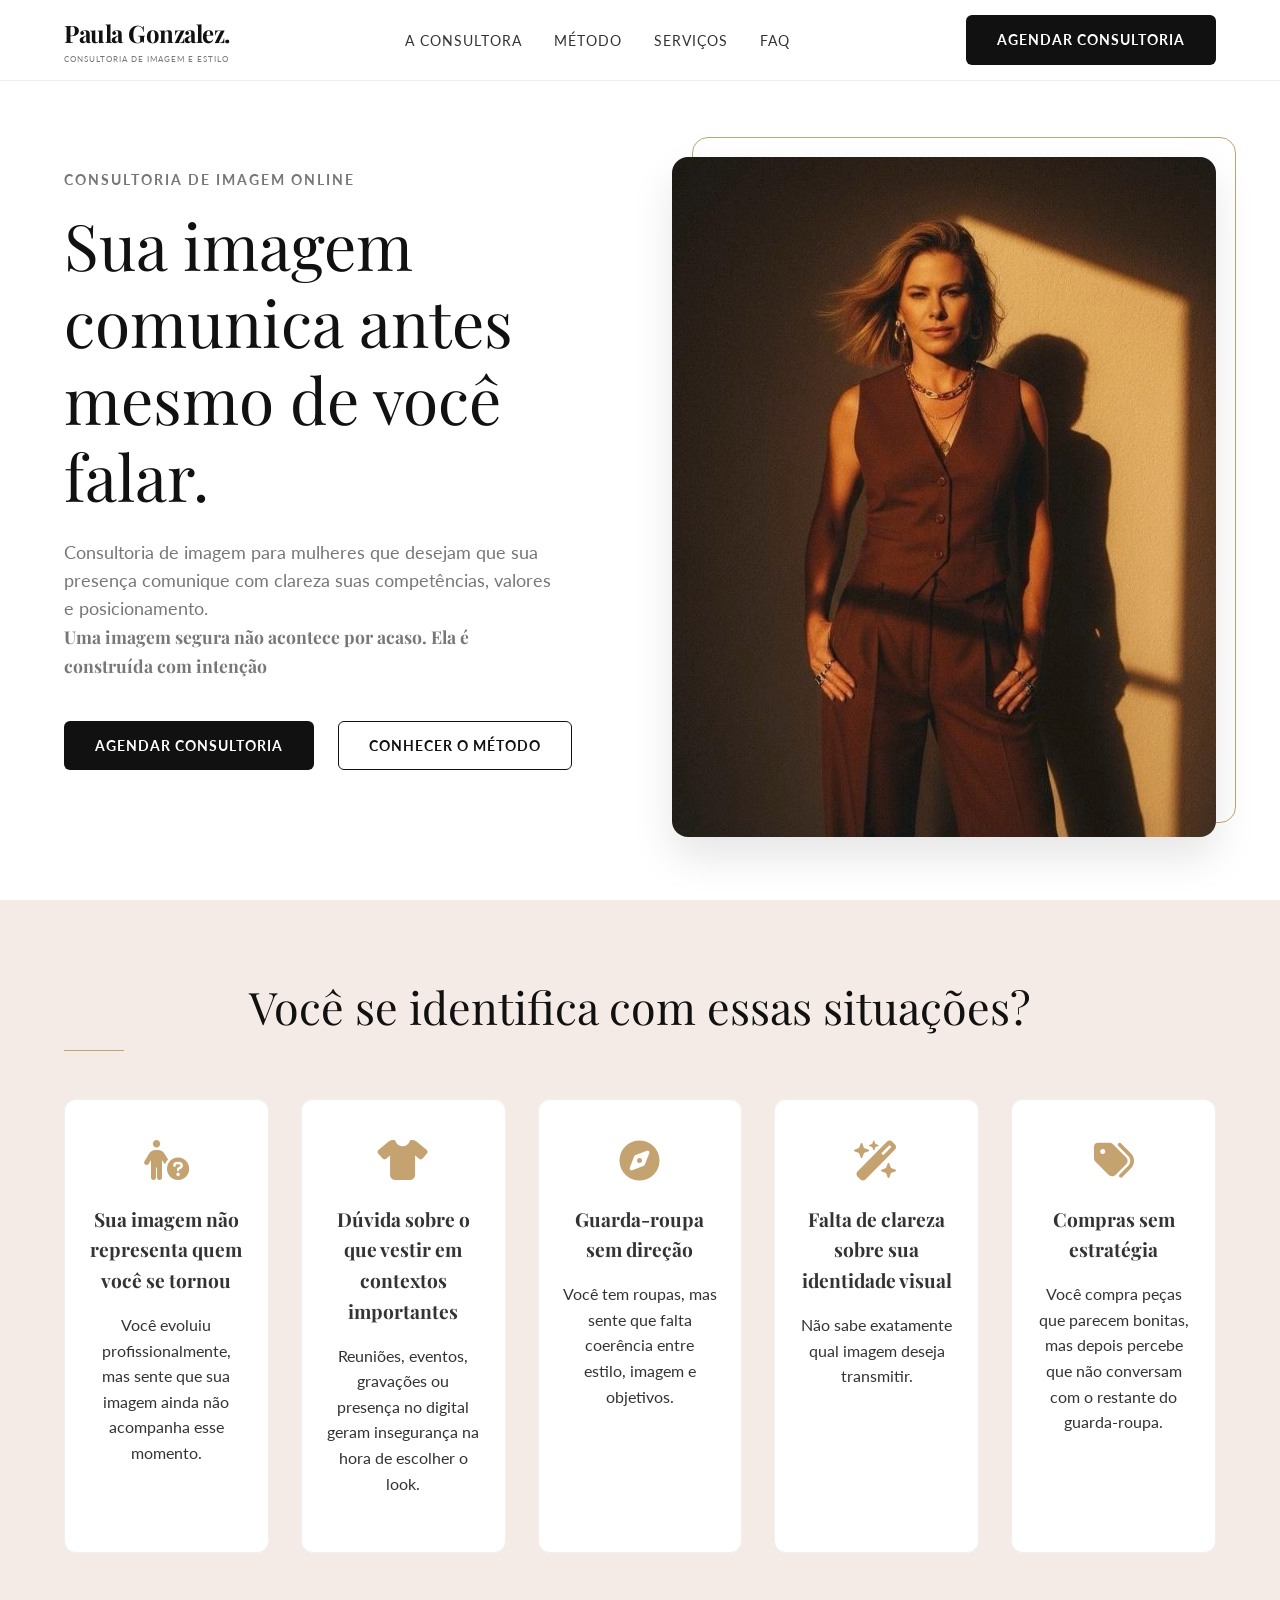
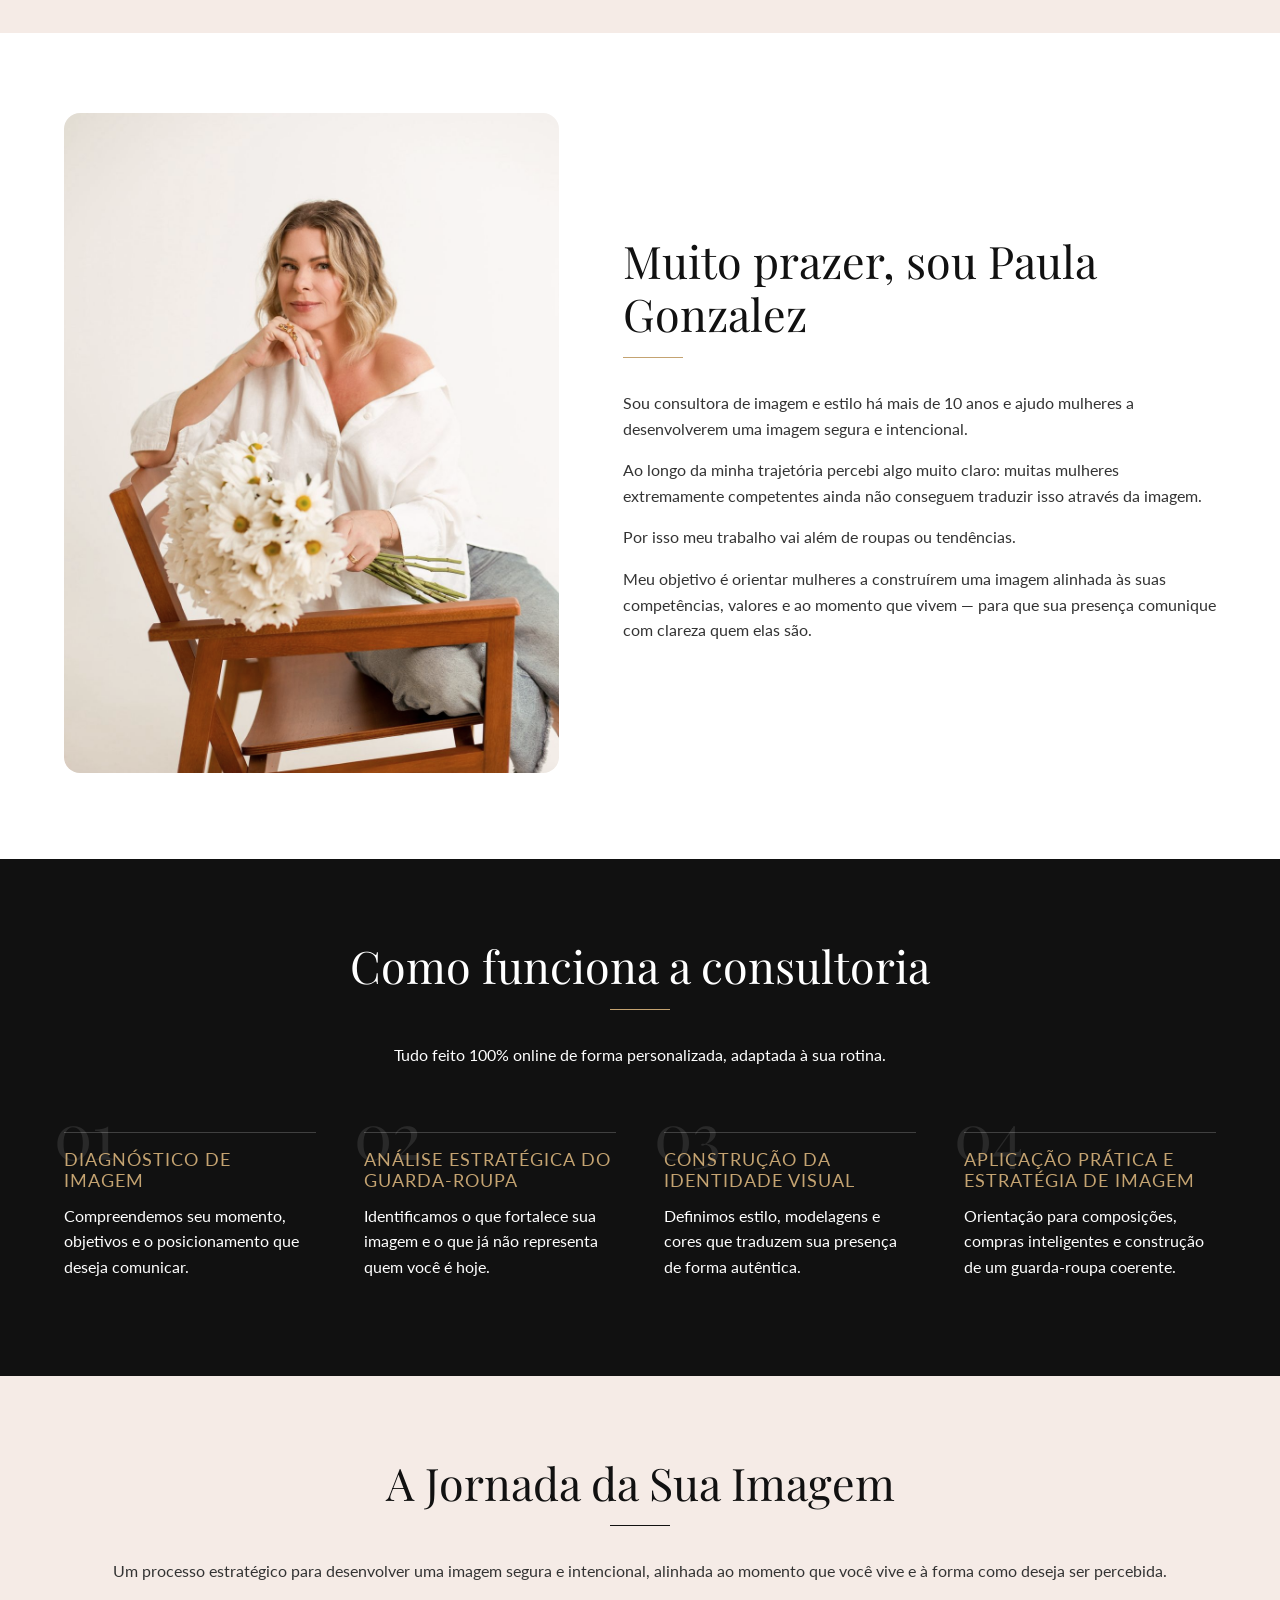
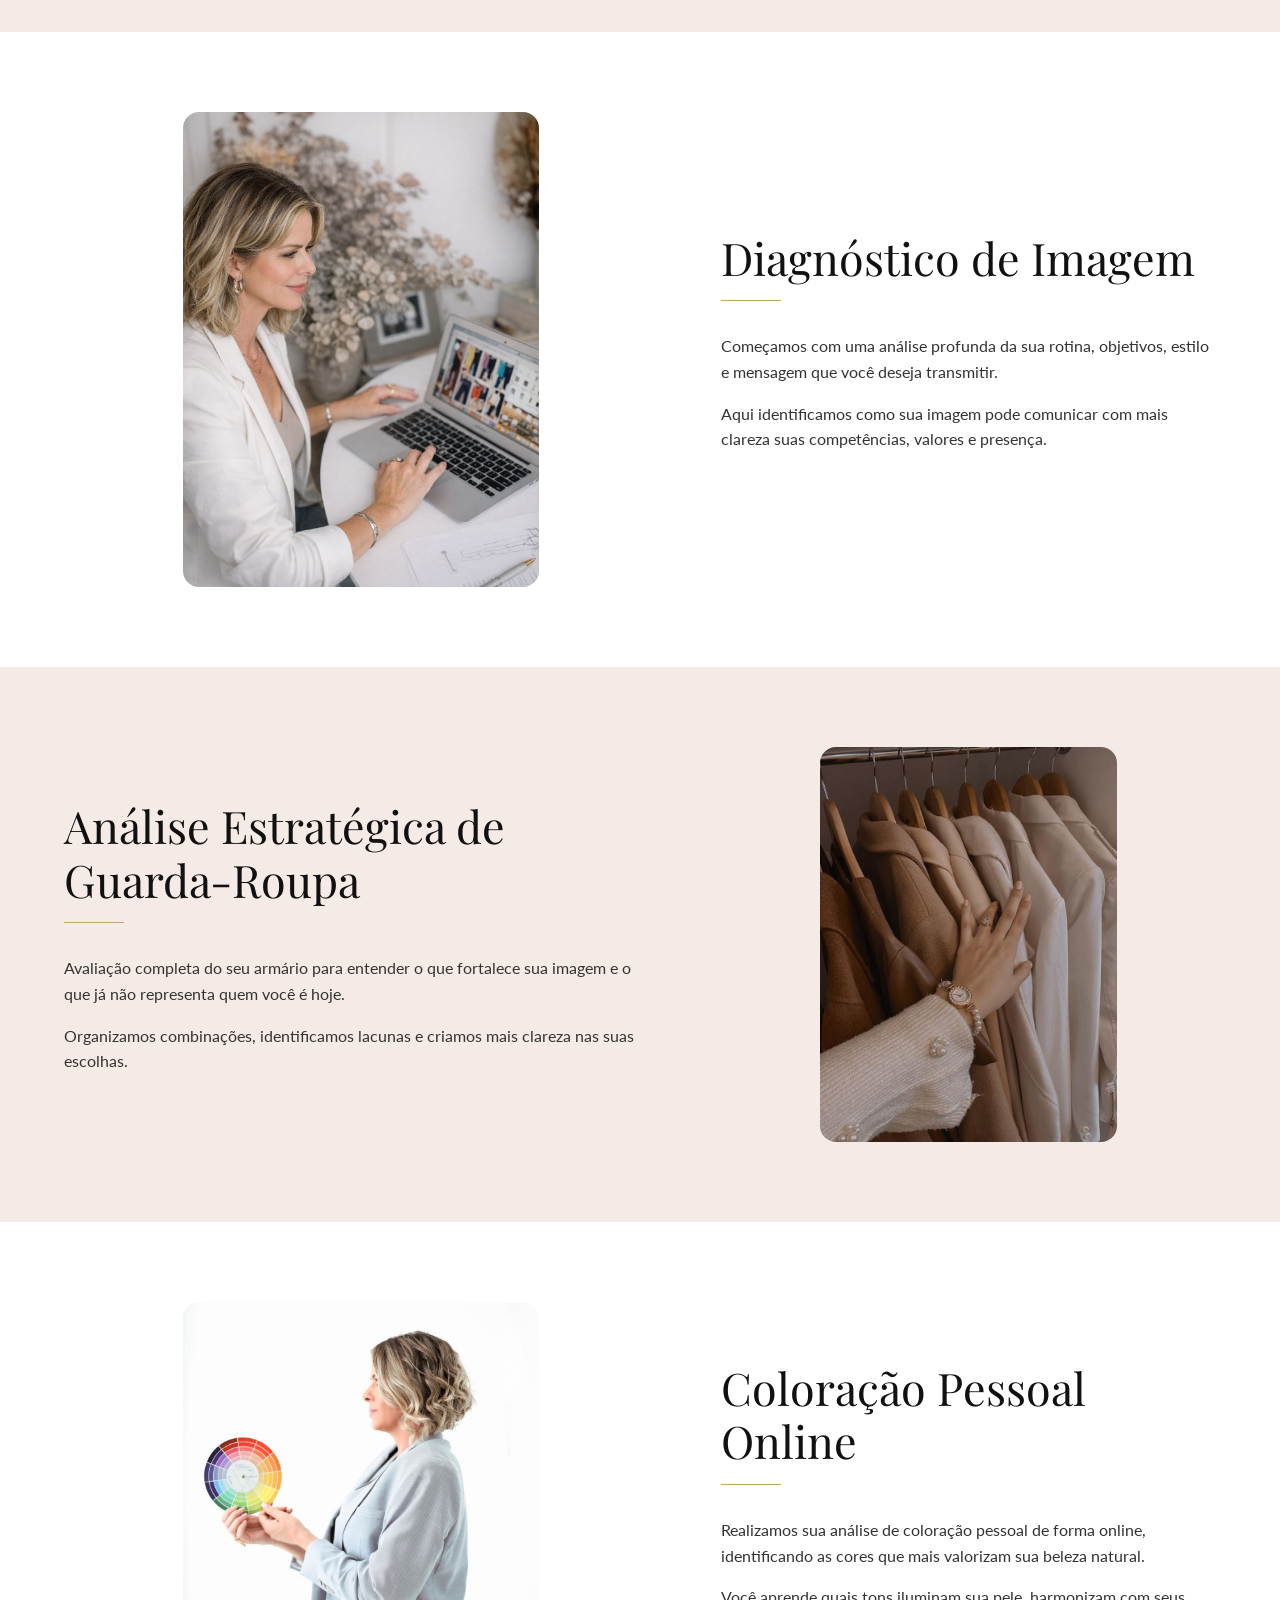
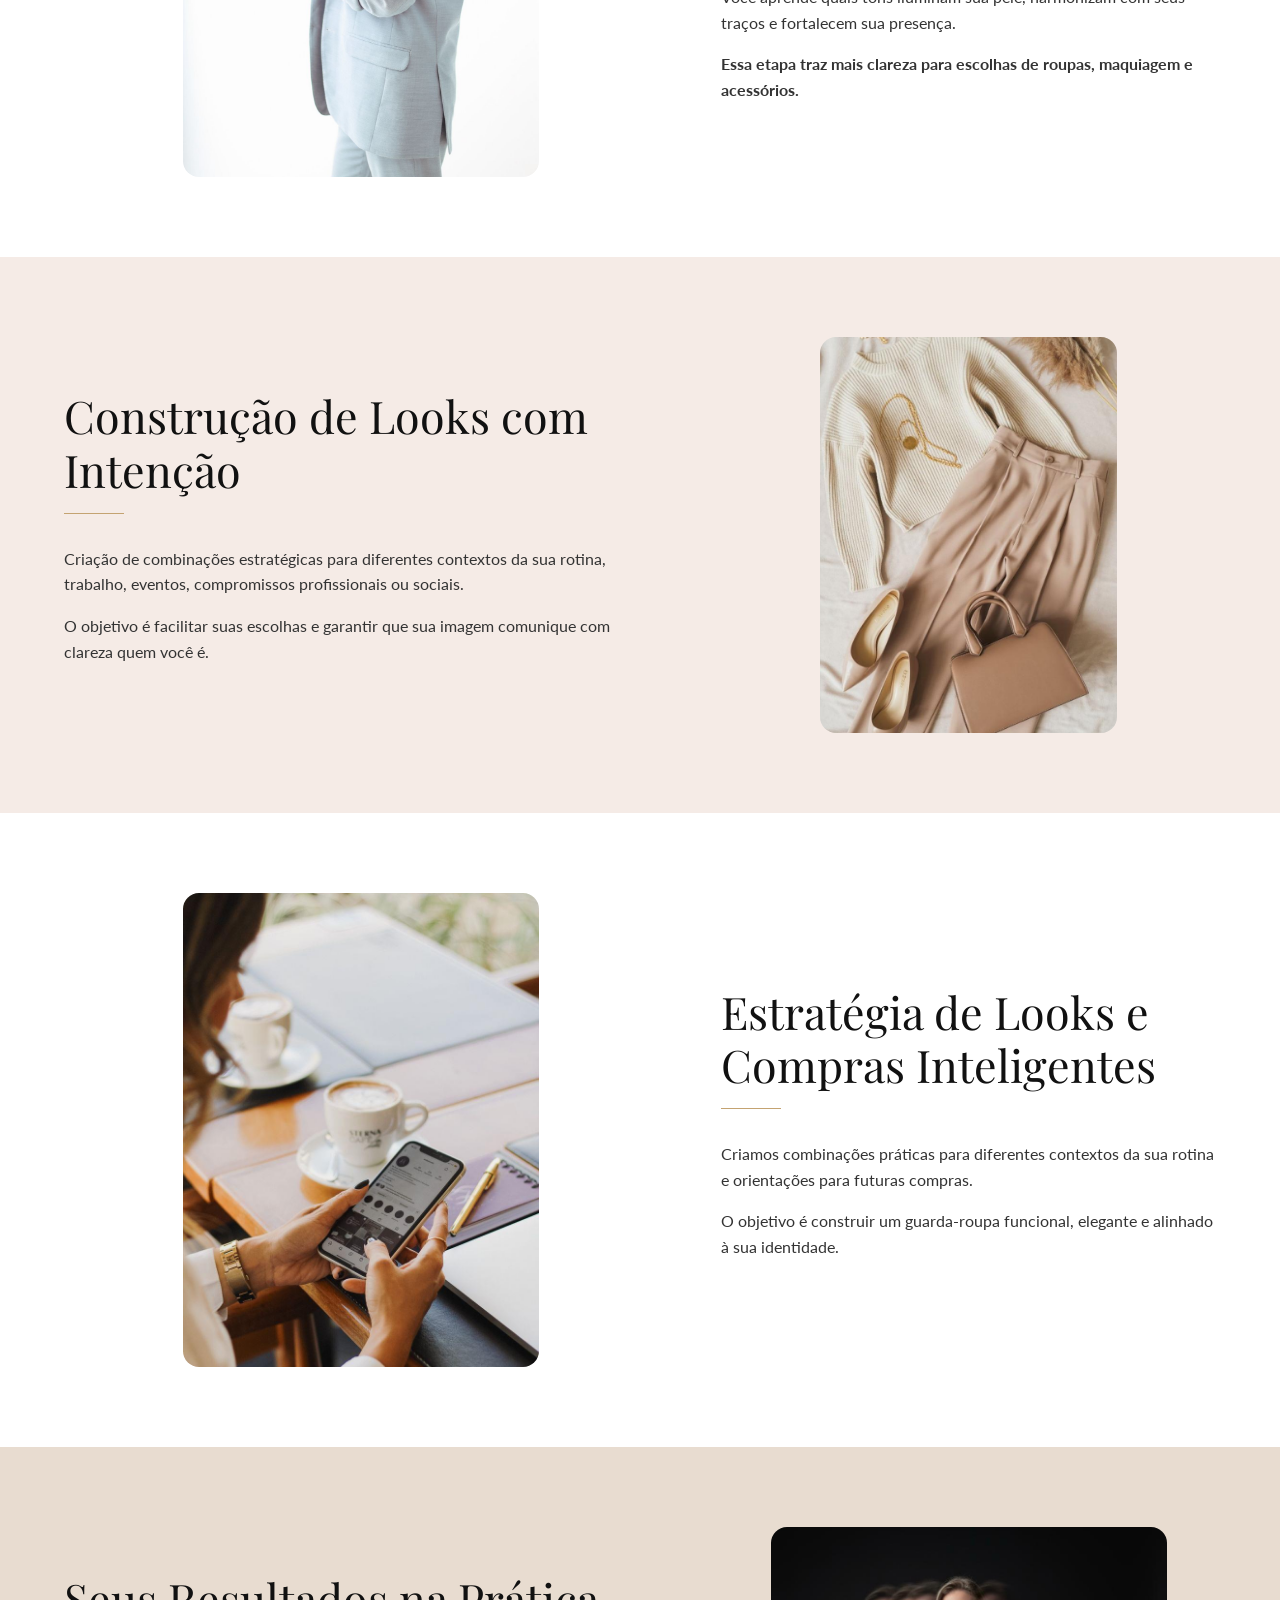
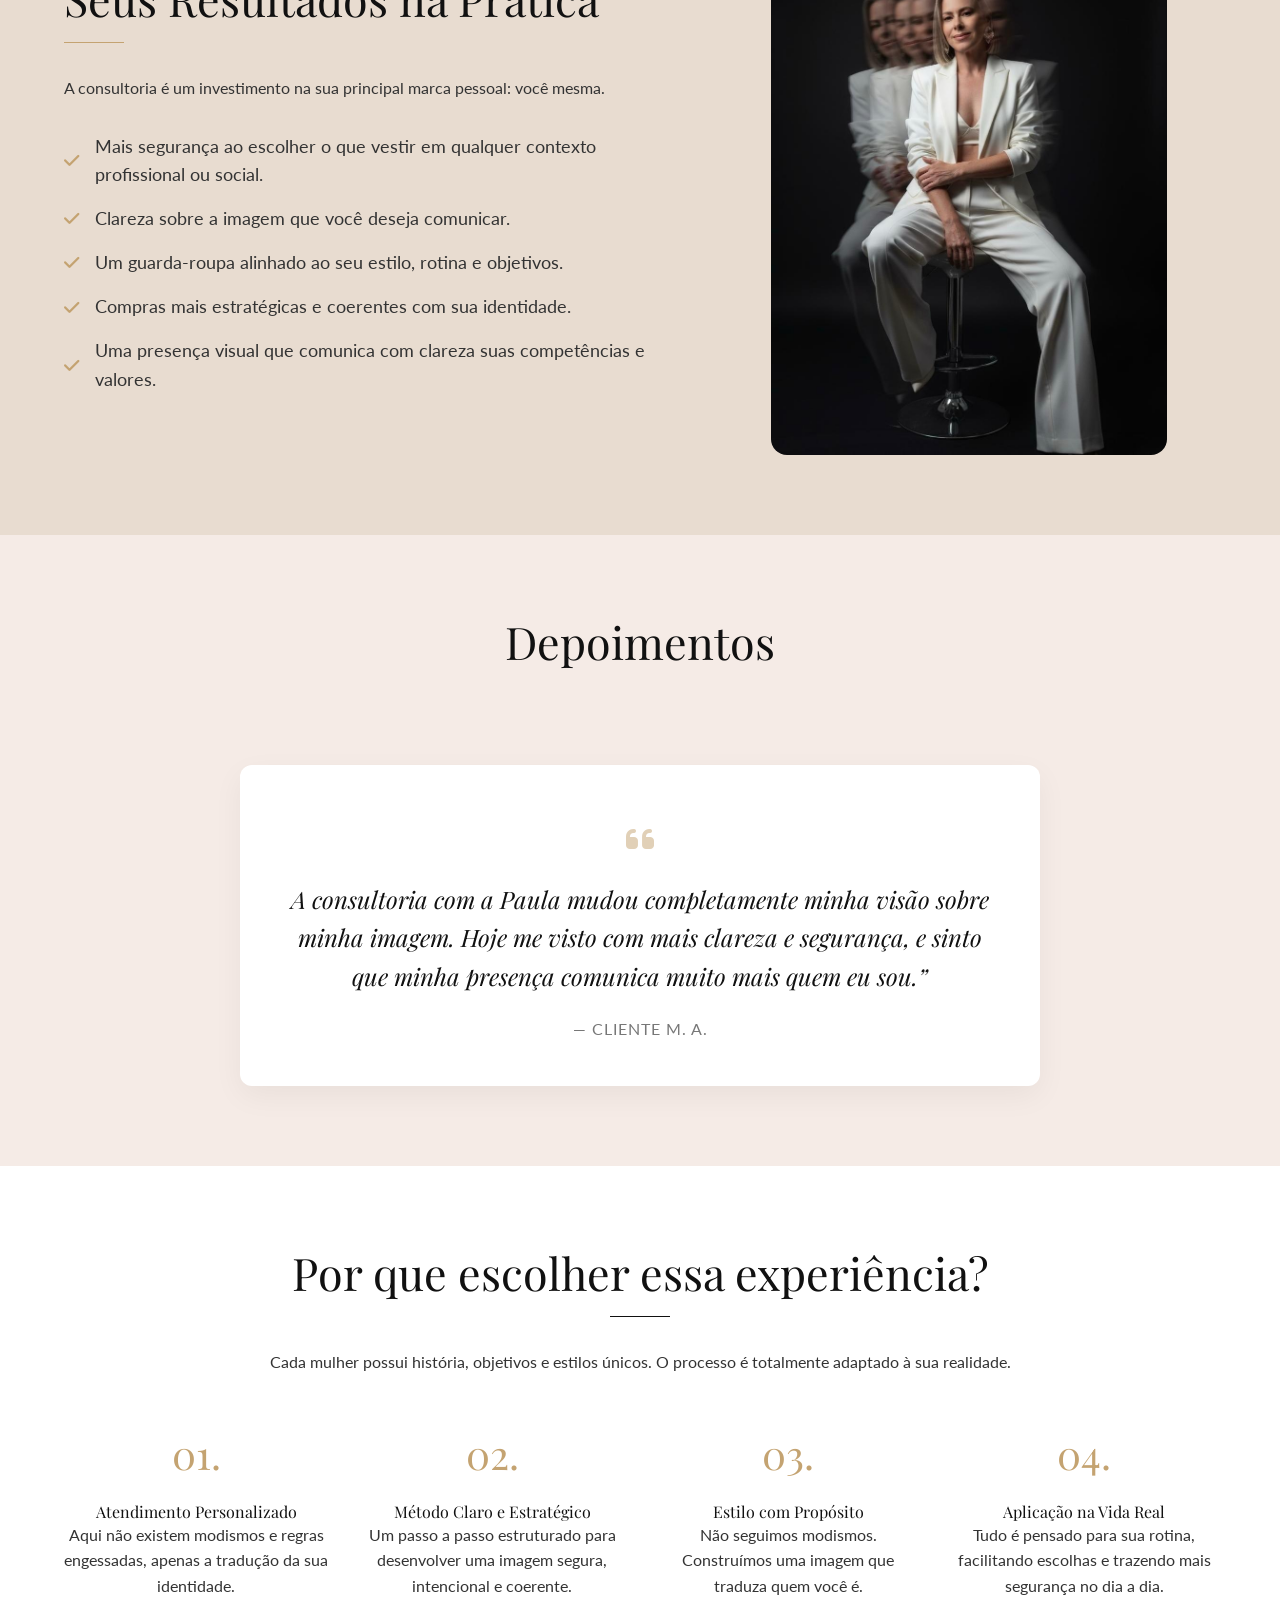
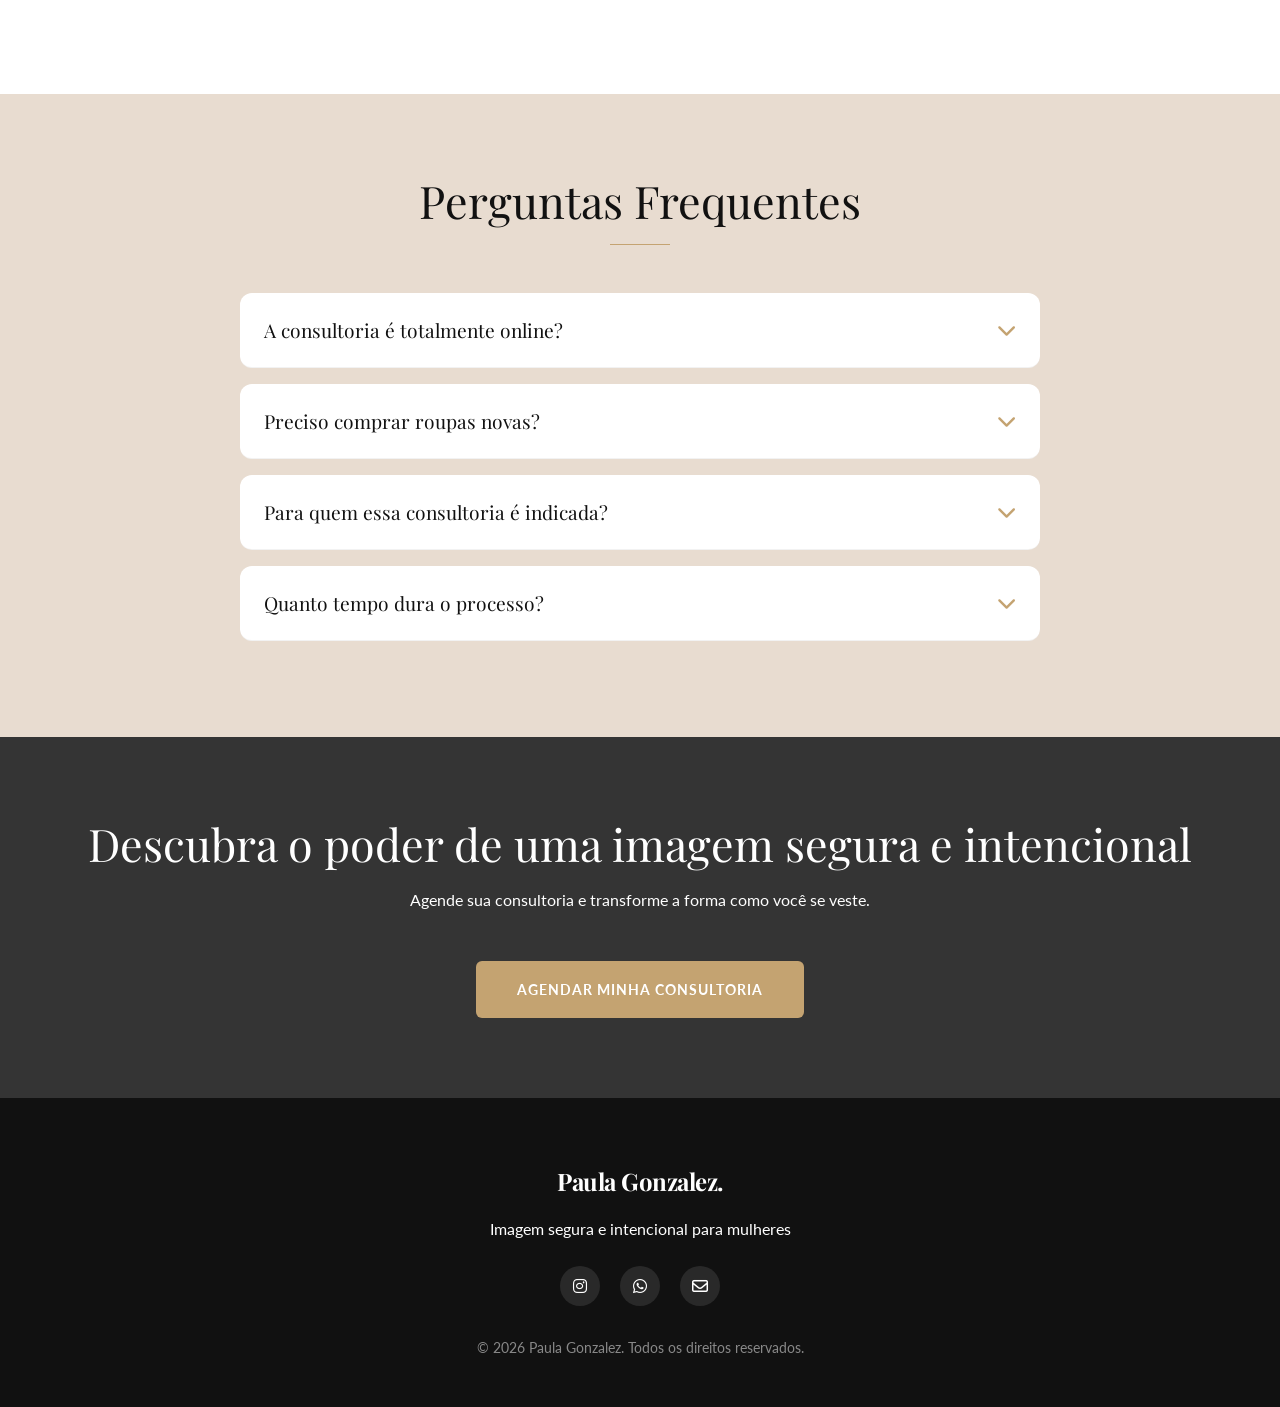
==== commit 983cda00: "primeira versao" ====
--- a/index.html
+++ b/index.html
@@ -8,7 +8,8 @@
         content="Consultoria de imagem e estilo pessoal para mulheres. Descubra seu estilo e se vista com confiança, elegância e autenticidade.">
 
     <title>Paula Gonzalez | Consultoria de Imagem e Estilo Pessoal</title>
-
+    <!-- favicon -->
+    <link rel="icon" href="img/fav.png">
     <!-- Google Fonts -->
     <link rel="preconnect" href="https://fonts.googleapis.com">
     <link rel="preconnect" href="https://fonts.gstatic.com" crossorigin>
